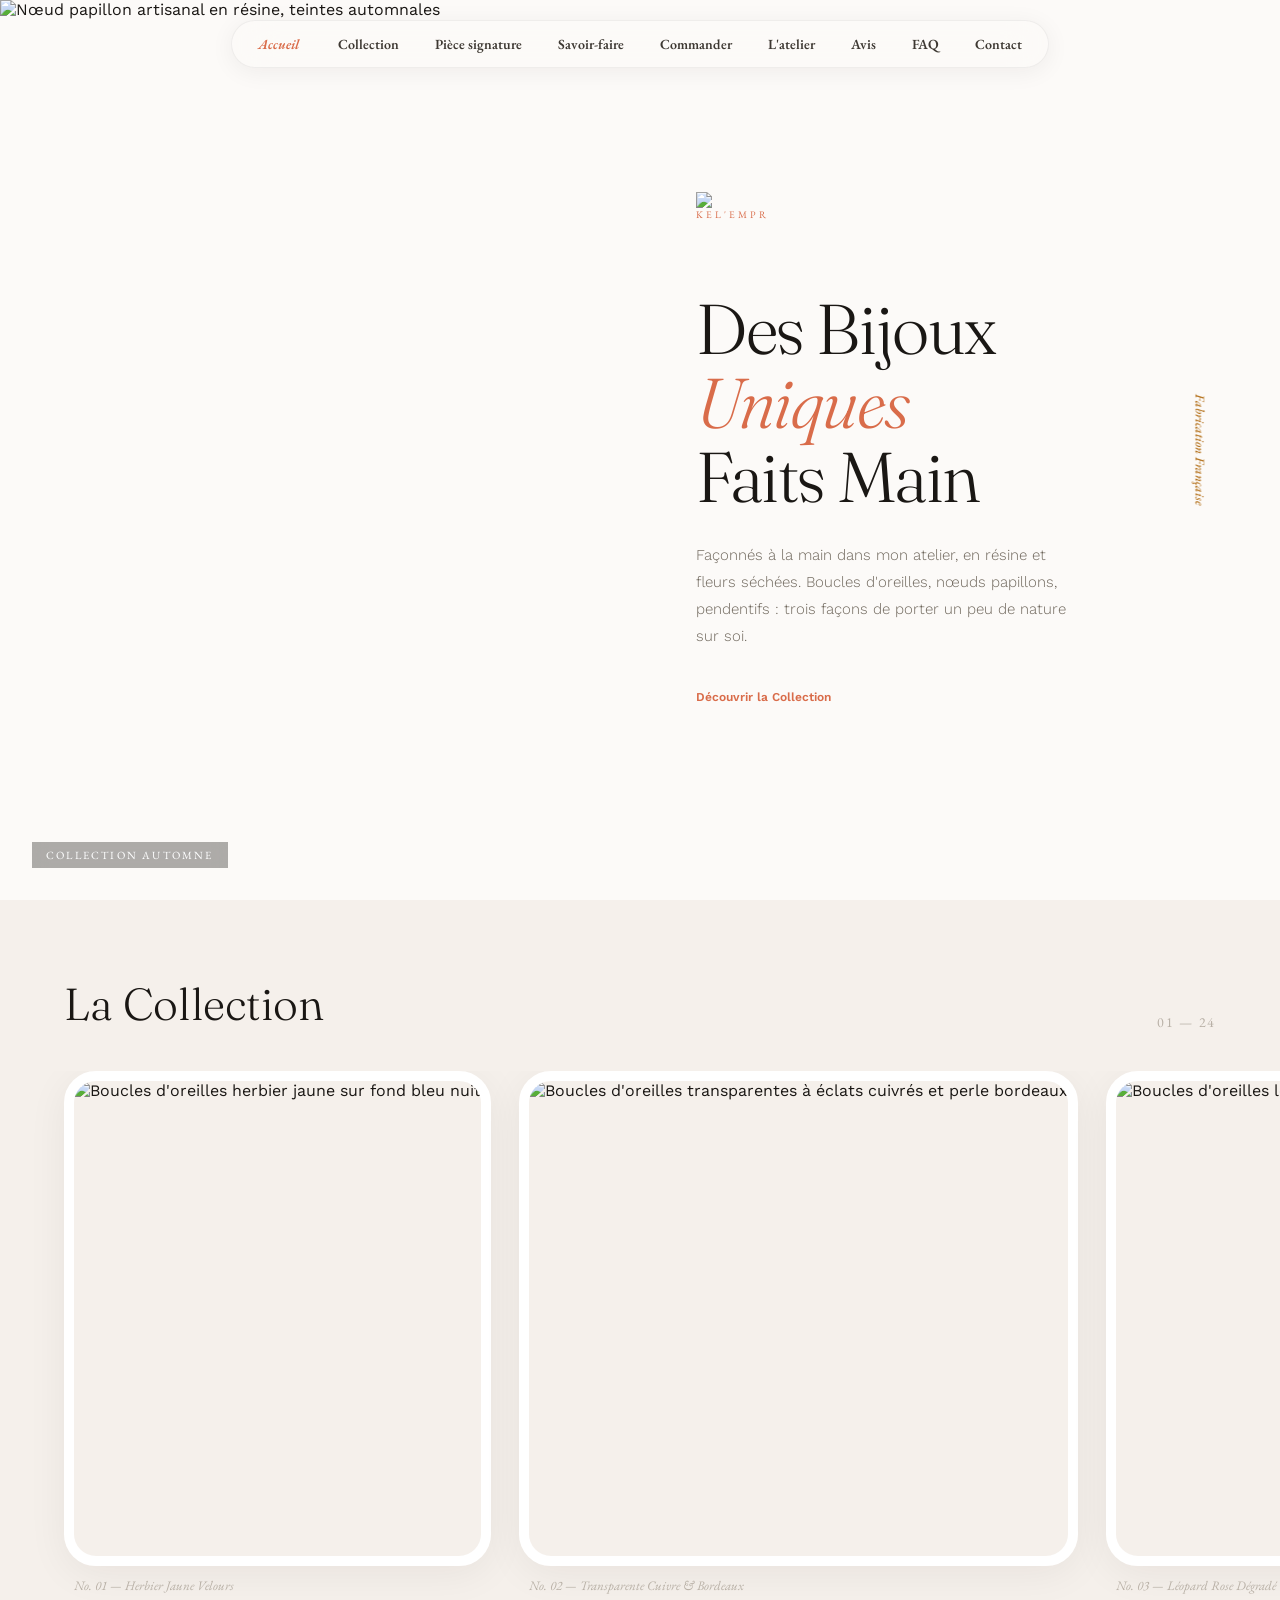
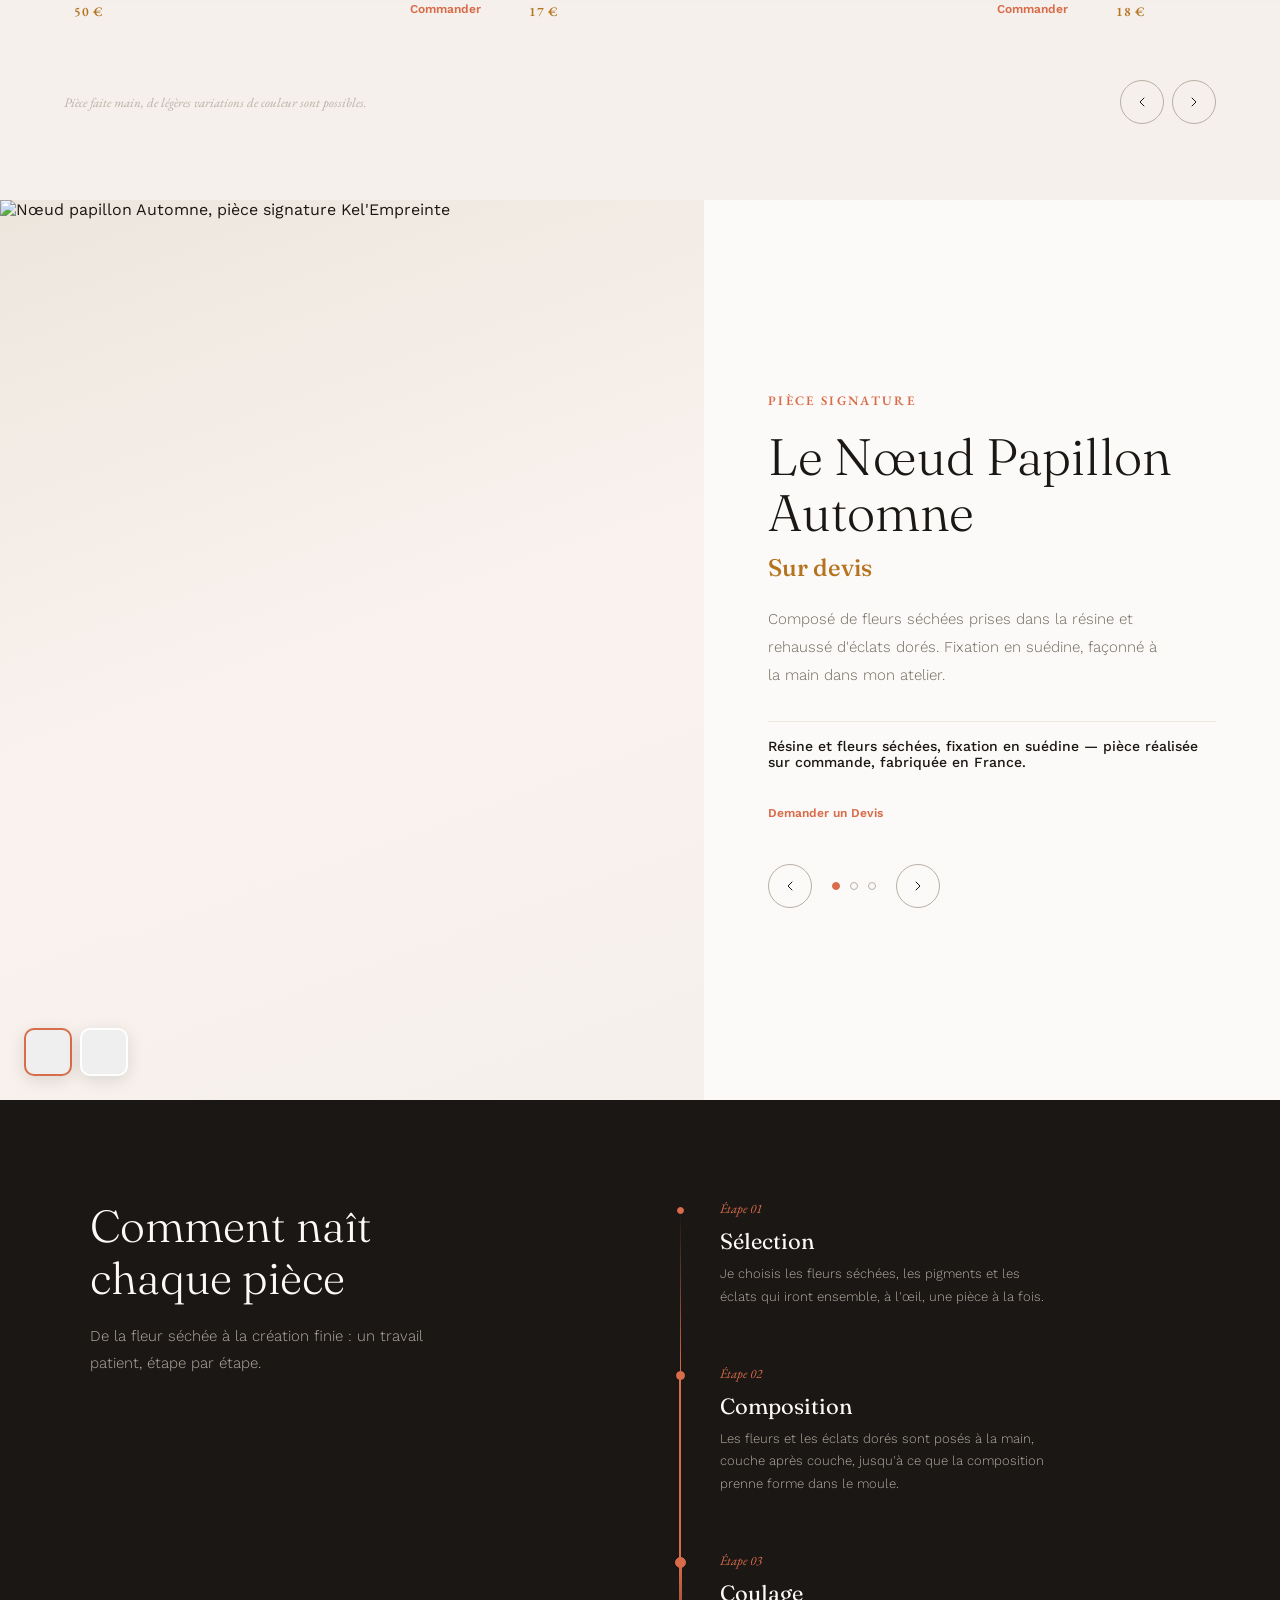
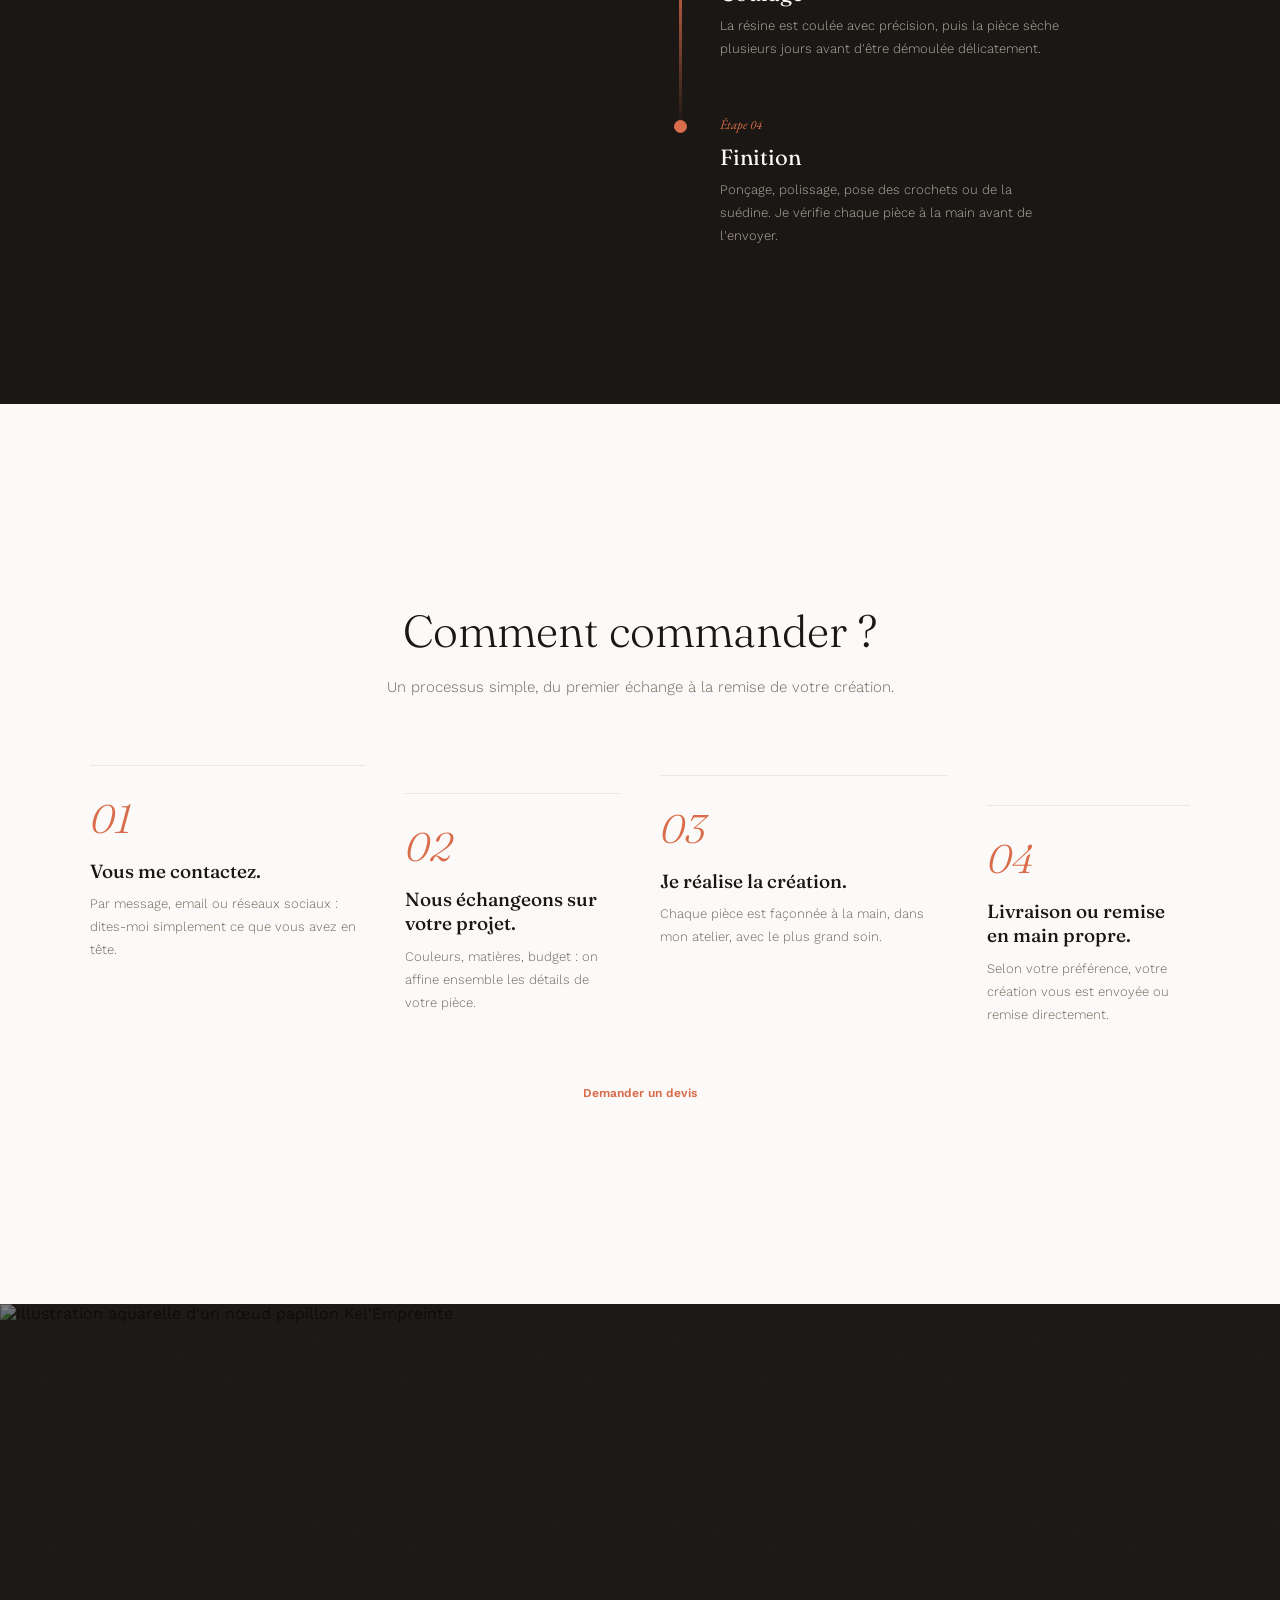
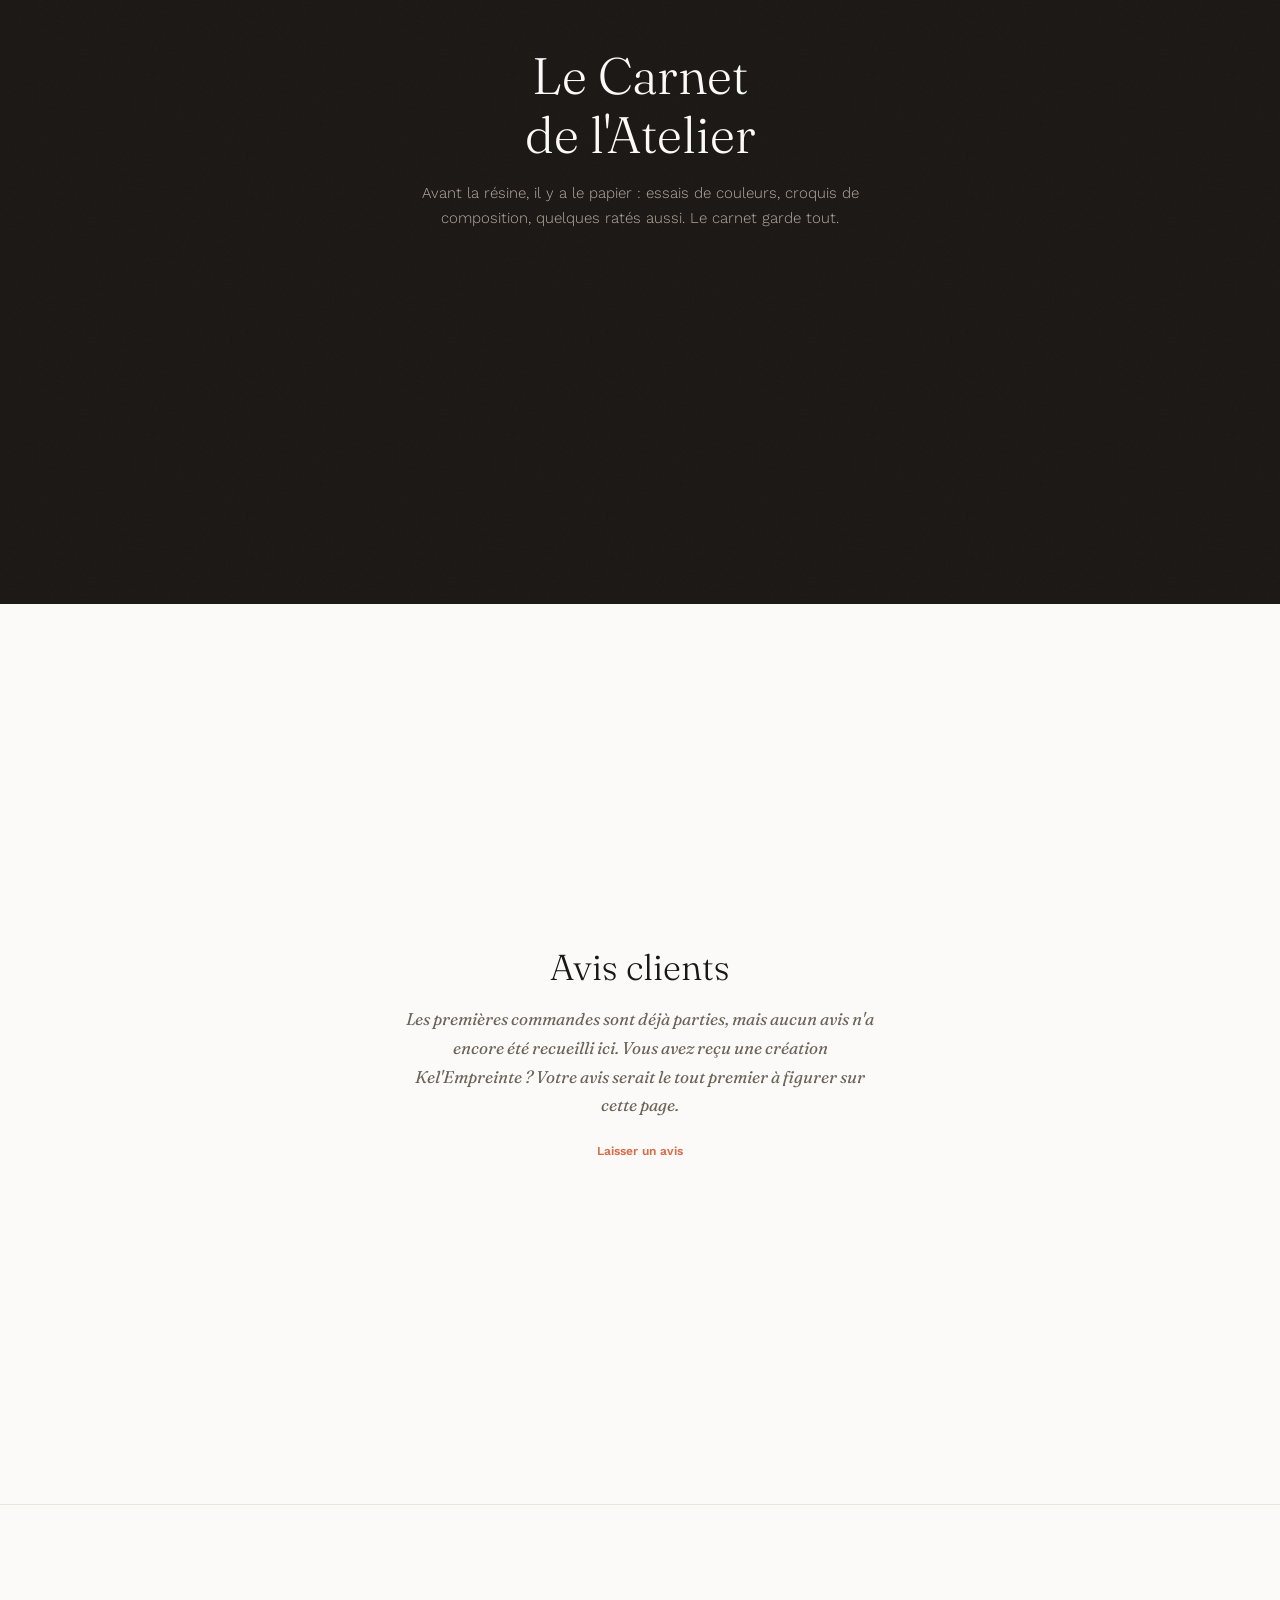
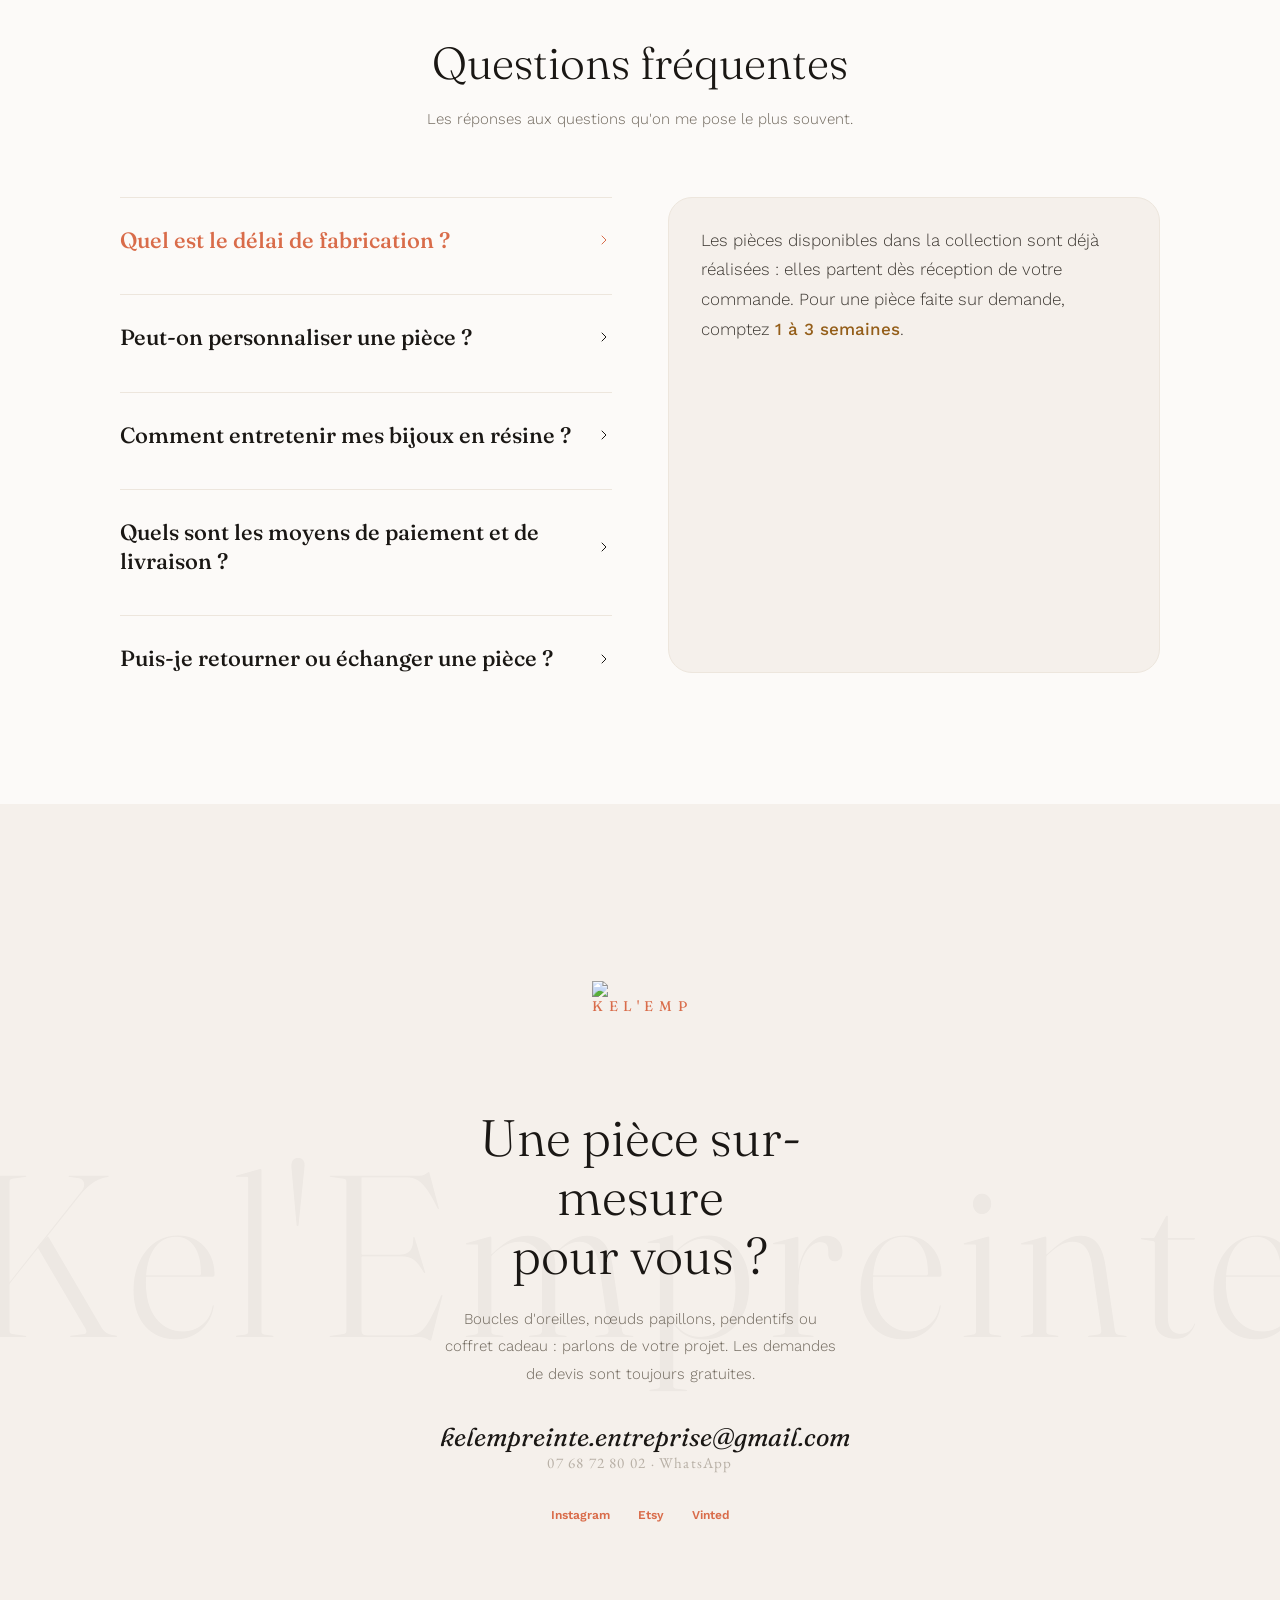
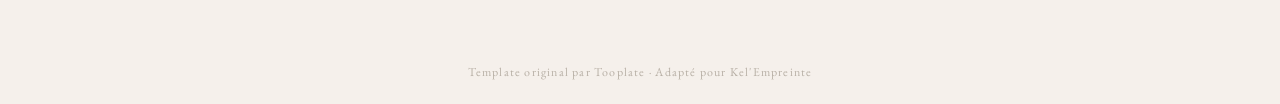
==== index.html @ 02535b7e "feat(catalog): show sold pieces without a price behind a similar-piece link A sold piece used to hav" ====
<!DOCTYPE html>
<html lang="fr">
<head>
<meta charset="UTF-8">
<meta name="viewport" content="width=device-width, initial-scale=1.0">
<meta name="color-scheme" content="light">
<title>Kel'Empreinte · Bijoux Artisanaux Faits Main</title>
<meta name="description" content="Kel'Empreinte · créations artisanales en résine et fleurs séchées : boucles d'oreilles, nœuds papillons, pendentifs. Fabrication française.">
<meta property="og:type" content="website">
<meta property="og:site_name" content="Kel'Empreinte">
<meta property="og:title" content="Kel'Empreinte · Bijoux Artisanaux Faits Main">
<meta property="og:description" content="Kel'Empreinte · créations artisanales en résine et fleurs séchées : boucles d'oreilles, nœuds papillons, pendentifs. Fabrication française.">
<meta property="og:url" content="https://kel-empreinte.pages.dev/">
<meta property="og:image" content="https://kel-empreinte.pages.dev/images/logo/og-image-kel-empreinte.png">
<meta property="og:image:width" content="1200">
<meta property="og:image:height" content="630">
<meta name="twitter:card" content="summary_large_image">
<meta name="twitter:title" content="Kel'Empreinte · Bijoux Artisanaux Faits Main">
<meta name="twitter:description" content="Kel'Empreinte · créations artisanales en résine et fleurs séchées : boucles d'oreilles, nœuds papillons, pendentifs. Fabrication française.">
<meta name="twitter:image" content="https://kel-empreinte.pages.dev/images/logo/og-image-kel-empreinte.png">
<link rel="icon" type="image/png" href="images/logo/logo-kel-empreinte.png">
<link rel="preconnect" href="https://fonts.googleapis.com">
<link href="https://fonts.googleapis.com/css2?family=Fraunces:ital,opsz,wght@0,9..144,300..500;1,9..144,300..500&family=Work+Sans:wght@300;400;500;600&family=EB+Garamond:ital,wght@0,400;0,500;0,600;1,400;1,500;1,600&display=swap" rel="stylesheet">
<link rel="stylesheet" href="tokens.css">
<link rel="stylesheet" href="tooplate-ivory-style.css">
</head>
<body>

<!-- ═══════ FABRICATION FRANÇAISE DECORATOR ═══════ -->
<div class="est-label" aria-hidden="true">Fabrication Française</div>

<!-- ═══════ FLOATING PILL NAV ═══════ -->
<nav class="pill-nav" aria-label="Navigation principale">
  <a href="#hero" class="active" data-text="Accueil"><span>Accueil</span></a>
  <a href="#lookbook" data-text="Collection"><span>Collection</span></a>
  <a href="#product" data-text="Pièce signature"><span>Pièce signature</span></a>
  <a href="#process" data-text="Savoir-faire"><span>Savoir-faire</span></a>
  <a href="#commander" data-text="Commander"><span>Commander</span></a>
  <a href="#video" data-text="L'atelier"><span>L'atelier</span></a>
  <a href="#avis" data-text="Avis"><span>Avis</span></a>
  <a href="#faq" data-text="FAQ"><span>FAQ</span></a>
  <a href="#signature" data-text="Contact"><span>Contact</span></a>
</nav>

<!-- ═══════ MOBILE ═══════ -->
<button class="hamburger" aria-label="Ouvrir la navigation"><span></span><span></span><span></span></button>
<nav class="mobile-nav" aria-label="Navigation mobile">
  <a href="#hero">Accueil</a>
  <a href="#lookbook">Collection</a>
  <a href="#product">Pièce signature</a>
  <a href="#process">Savoir-faire</a>
  <a href="#commander">Commander</a>
  <a href="#video">L'atelier</a>
  <a href="#avis">Avis</a>
  <a href="#faq">FAQ</a>
  <a href="#signature">Contact</a>
</nav>

<!-- ═══════ MOUSE-FOLLOWING BUY CIRCLE ═══════ -->
<div class="buy-circle" id="buyCircle"><span>Commander</span></div>

<!-- ═══════ LOOKBOOK LIGHTBOX ═══════ -->
<div class="lightbox" id="lightbox" aria-hidden="true">
  <button class="lightbox-close" aria-label="Fermer">&times;</button>
  <figure class="lightbox-figure">
    <img class="lightbox-img" alt="">
    <!-- Légende remplie par le script depuis les data-* de la carte ; masquée si la pièce n'a ni description ni dimensions -->
    <figcaption class="lightbox-caption" hidden>
      <span class="lightbox-caption-name"></span>
      <span class="lightbox-caption-dimensions"></span>
      <p class="lightbox-caption-desc"></p>
    </figcaption>
  </figure>
</div>

<!-- ═══════ THE CANVAS ═══════ -->
<main>

  <!-- SECTION 1: HERO -->
  <section class="canvas-section hero" id="hero">
    <div class="hero-image">
      <img src="images/noeud-automne-1.jpg" alt="Nœud papillon artisanal en résine, teintes automnales" loading="eager">
      <div class="hero-image-tag">Collection Automne</div>
    </div>
    <div class="hero-content">
      <div class="hero-eyebrow">
        <img class="kel-logo kel-logo--hero" src="images/logo/logo-kel-empreinte.png" alt="Kel'Empreinte" loading="eager">
      </div>
      <h1 class="hero-title">Des Bijoux<br><em>Uniques</em><br>Faits Main</h1>
      <p class="hero-desc">Façonnés à la main dans mon atelier, en résine et fleurs séchées. Boucles d'oreilles, nœuds papillons, pendentifs&nbsp;: trois façons de porter un peu de nature sur soi.</p>
      <div class="hero-cta">
        <a href="#lookbook" class="cta-link">Découvrir la Collection</a>
      </div>
    </div>
  </section>

  <!-- SECTION 2: THE LOOKBOOK -->
  <section class="canvas-section lookbook" id="lookbook">
    <div class="lookbook-header">
      <h2 class="lookbook-title">La Collection</h2>
      <!-- build:lookbook-count:start — généré par build.js depuis data/products.json, toute modification manuelle ici est écrasée au déploiement -->
      <span class="lookbook-count">01 — 24</span>
      <!-- build:lookbook-count:end -->
    </div>
    <div class="lookbook-track">
      <!-- build:lookbook-cards:start — généré par build.js depuis data/products.json, toute modification manuelle ici est écrasée au déploiement -->
      <div class="lookbook-card" data-availability="disponible" data-piece-name="Herbier Jaune Velours" data-desc="Un assemblage de fleurs séchées jaunes prises dans la résine, à la forme organique et aux éclats dorés. Façonnées à la main dans mon atelier.">
        <img src="images/boucles-herbier-jaune-velours.jpg" alt="Boucles d'oreilles herbier jaune sur fond bleu nuit" loading="lazy">
        <span class="lookbook-card-label">No. 01 — Herbier Jaune Velours</span>
        <span class="lookbook-card-price">50 €</span>
        <a href="https://wa.me/33768728002?text=Bonjour%2C%20cette%20pi%C3%A8ce%20m'int%C3%A9resse%20%3A%20Herbier%20Jaune%20Velours" class="lookbook-card-cta cta-link" target="_blank" rel="noopener noreferrer">Commander</a>
      </div>
      <div class="lookbook-card" data-availability="disponible" data-piece-name="Transparente Cuivre &amp; Bordeaux" data-desc="Une composition transparente à éclats cuivrés, prolongée d'une perle bordeaux. Résine façonnée à la main dans mon atelier.">
        <img src="images/boucles-transparente-cuivre-bordeaux.jpg" alt="Boucles d'oreilles transparentes à éclats cuivrés et perle bordeaux" loading="lazy">
        <span class="lookbook-card-label">No. 02 — Transparente Cuivre &amp; Bordeaux</span>
        <span class="lookbook-card-price">17 €</span>
        <a href="https://wa.me/33768728002?text=Bonjour%2C%20cette%20pi%C3%A8ce%20m'int%C3%A9resse%20%3A%20Transparente%20Cuivre%20%26%20Bordeaux" class="lookbook-card-cta cta-link" target="_blank" rel="noopener noreferrer">Commander</a>
      </div>
      <div class="lookbook-card" data-availability="disponible" data-piece-name="Léopard Rose Dégradé">
        <img src="images/boucles-leopard-rose-degrade.jpg" alt="Boucles d'oreilles léopard dégradé rose et corail en résine" loading="lazy">
        <span class="lookbook-card-label">No. 03 — Léopard Rose Dégradé</span>
        <span class="lookbook-card-price">18 €</span>
        <a href="https://wa.me/33768728002?text=Bonjour%2C%20cette%20pi%C3%A8ce%20m'int%C3%A9resse%20%3A%20L%C3%A9opard%20Rose%20D%C3%A9grad%C3%A9" class="lookbook-card-cta cta-link" target="_blank" rel="noopener noreferrer">Commander</a>
      </div>
      <div class="lookbook-card" data-availability="disponible" data-piece-name="Orange Alvéole Automne">
        <img src="images/boucles-orange-alveole-automne.jpg" alt="Boucles d'oreilles alvéole orange et rouge en résine" loading="lazy">
        <span class="lookbook-card-label">No. 04 — Orange Alvéole Automne</span>
        <span class="lookbook-card-price">18 €</span>
        <a href="https://wa.me/33768728002?text=Bonjour%2C%20cette%20pi%C3%A8ce%20m'int%C3%A9resse%20%3A%20Orange%20Alv%C3%A9ole%20Automne" class="lookbook-card-cta cta-link" target="_blank" rel="noopener noreferrer">Commander</a>
      </div>
      <div class="lookbook-card" data-availability="disponible" data-piece-name="Dorées Perle Émeraude">
        <img src="images/boucles-dorees-perle-emeraude.jpg" alt="Boucles d'oreilles dorées à perle émeraude" loading="lazy">
        <span class="lookbook-card-label">No. 05 — Dorées Perle Émeraude</span>
        <span class="lookbook-card-price">17 €</span>
        <a href="https://wa.me/33768728002?text=Bonjour%2C%20cette%20pi%C3%A8ce%20m'int%C3%A9resse%20%3A%20Dor%C3%A9es%20Perle%20%C3%89meraude" class="lookbook-card-cta cta-link" target="_blank" rel="noopener noreferrer">Commander</a>
      </div>
      <div class="lookbook-card" data-availability="disponible" data-piece-name="Triple Cercle Turquoise">
        <img src="images/boucles-triple-cercle-turquoise.jpg" alt="Boucles d'oreilles triple cercle turquoise et transparent" loading="lazy">
        <span class="lookbook-card-label">No. 06 — Triple Cercle Turquoise</span>
        <span class="lookbook-card-price">20 €</span>
        <a href="https://wa.me/33768728002?text=Bonjour%2C%20cette%20pi%C3%A8ce%20m'int%C3%A9resse%20%3A%20Triple%20Cercle%20Turquoise" class="lookbook-card-cta cta-link" target="_blank" rel="noopener noreferrer">Commander</a>
      </div>
      <div class="lookbook-card" data-availability="disponible" data-piece-name="Goutte Dorée Malachite">
        <img src="images/boucles-goutte-doree-malachite.jpg" alt="Boucles d'oreilles goutte transparente à éclats dorés" loading="lazy">
        <span class="lookbook-card-label">No. 07 — Goutte Dorée Malachite</span>
        <span class="lookbook-card-price">14 €</span>
        <a href="https://wa.me/33768728002?text=Bonjour%2C%20cette%20pi%C3%A8ce%20m'int%C3%A9resse%20%3A%20Goutte%20Dor%C3%A9e%20Malachite" class="lookbook-card-cta cta-link" target="_blank" rel="noopener noreferrer">Commander</a>
      </div>
      <div class="lookbook-card" data-availability="disponible" data-piece-name="Triple Disque Corail">
        <img src="images/boucles-triple-disque-corail.jpg" alt="Boucles d'oreilles triple disque corail et orange" loading="lazy">
        <span class="lookbook-card-label">No. 08 — Triple Disque Corail</span>
        <span class="lookbook-card-price">20 €</span>
        <a href="https://wa.me/33768728002?text=Bonjour%2C%20cette%20pi%C3%A8ce%20m'int%C3%A9resse%20%3A%20Triple%20Disque%20Corail" class="lookbook-card-cta cta-link" target="_blank" rel="noopener noreferrer">Commander</a>
      </div>
      <div class="lookbook-card" data-availability="disponible" data-piece-name="Herbier Perle Rouge">
        <img src="images/boucles-herbier-perle-rouge.jpg" alt="Boucles d'oreilles herbier doré à perle rouge" loading="lazy">
        <span class="lookbook-card-label">No. 09 — Herbier Perle Rouge</span>
        <span class="lookbook-card-price">17 €</span>
        <a href="https://wa.me/33768728002?text=Bonjour%2C%20cette%20pi%C3%A8ce%20m'int%C3%A9resse%20%3A%20Herbier%20Perle%20Rouge" class="lookbook-card-cta cta-link" target="_blank" rel="noopener noreferrer">Commander</a>
      </div>
      <div class="lookbook-card" data-availability="disponible" data-piece-name="Violette Feuille Dorée">
        <img src="images/boucles-violette-feuille-doree.jpg" alt="Boucles d'oreilles feuille violette à éclats dorés" loading="lazy">
        <span class="lookbook-card-label">No. 10 — Violette Feuille Dorée</span>
        <span class="lookbook-card-price">18 €</span>
        <a href="https://wa.me/33768728002?text=Bonjour%2C%20cette%20pi%C3%A8ce%20m'int%C3%A9resse%20%3A%20Violette%20Feuille%20Dor%C3%A9e" class="lookbook-card-cta cta-link" target="_blank" rel="noopener noreferrer">Commander</a>
      </div>
      <div class="lookbook-card" data-availability="disponible" data-piece-name="Orange Fuchsia Organique">
        <img src="images/boucles-orange-fuchsia-organique.jpg" alt="Boucles d'oreilles organiques orange et fuchsia" loading="lazy">
        <span class="lookbook-card-label">No. 11 — Orange Fuchsia Organique</span>
        <span class="lookbook-card-price">16 €</span>
        <a href="https://wa.me/33768728002?text=Bonjour%2C%20cette%20pi%C3%A8ce%20m'int%C3%A9resse%20%3A%20Orange%20Fuchsia%20Organique" class="lookbook-card-cta cta-link" target="_blank" rel="noopener noreferrer">Commander</a>
      </div>
      <div class="lookbook-card" data-availability="disponible" data-piece-name="Géométrique Paillettes">
        <img src="images/boucles-geometrique-paillettes.jpg" alt="Boucles d'oreilles géométriques pailletées noires et argentées" loading="lazy">
        <span class="lookbook-card-label">No. 12 — Géométrique Paillettes</span>
        <span class="lookbook-card-price">17 €</span>
        <a href="https://wa.me/33768728002?text=Bonjour%2C%20cette%20pi%C3%A8ce%20m'int%C3%A9resse%20%3A%20G%C3%A9om%C3%A9trique%20Paillettes" class="lookbook-card-cta cta-link" target="_blank" rel="noopener noreferrer">Commander</a>
      </div>
      <div class="lookbook-card" data-availability="disponible" data-piece-name="Violette Fleurie">
        <img src="images/boucles-violette-fleurs.jpg" alt="Boucles d'oreilles violettes avec breloque fleurie" loading="lazy">
        <span class="lookbook-card-label">No. 13 — Violette Fleurie</span>
        <span class="lookbook-card-price">24 €</span>
        <a href="https://wa.me/33768728002?text=Bonjour%2C%20cette%20pi%C3%A8ce%20m'int%C3%A9resse%20%3A%20Violette%20Fleurie" class="lookbook-card-cta cta-link" target="_blank" rel="noopener noreferrer">Commander</a>
      </div>
      <div class="lookbook-card" data-availability="disponible" data-piece-name="Feuille Rose">
        <img src="images/boucles-feuille-rose.jpg" alt="Boucles d'oreilles feuille rose en résine" loading="lazy">
        <span class="lookbook-card-label">No. 14 — Feuille Rose</span>
        <span class="lookbook-card-price">22 €</span>
        <a href="https://wa.me/33768728002?text=Bonjour%2C%20cette%20pi%C3%A8ce%20m'int%C3%A9resse%20%3A%20Feuille%20Rose" class="lookbook-card-cta cta-link" target="_blank" rel="noopener noreferrer">Commander</a>
      </div>
      <div class="lookbook-card" data-availability="disponible" data-piece-name="Nœud Automne" data-desc="Composé de fleurs séchées prises dans la résine et rehaussé d'éclats dorés. Fixation en suédine, façonné à la main dans mon atelier.">
        <img src="images/noeud-automne-1.jpg" alt="Nœud papillon Automne, pièce signature Kel'Empreinte" loading="lazy">
        <span class="lookbook-card-label">No. 15 — Nœud Automne</span>
        <span class="lookbook-card-price">Sur devis</span>
        <a href="https://wa.me/33768728002?text=Bonjour%2C%20cette%20pi%C3%A8ce%20m'int%C3%A9resse%20%3A%20N%C5%93ud%20Automne" class="lookbook-card-cta cta-link" target="_blank" rel="noopener noreferrer">Commander</a>
      </div>
      <div class="lookbook-card" data-availability="disponible" data-piece-name="Or Corail">
        <img src="images/boucles-or-corail.jpg" alt="Boucles d'oreilles or et corail" loading="lazy">
        <span class="lookbook-card-label">No. 16 — Or Corail</span>
        <span class="lookbook-card-price">24 €</span>
        <a href="https://wa.me/33768728002?text=Bonjour%2C%20cette%20pi%C3%A8ce%20m'int%C3%A9resse%20%3A%20Or%20Corail" class="lookbook-card-cta cta-link" target="_blank" rel="noopener noreferrer">Commander</a>
      </div>
      <div class="lookbook-card" data-availability="disponible" data-piece-name="Vert &amp; Rose">
        <img src="images/boucles-vert-rose.jpg" alt="Boucles d'oreilles vert et rose" loading="lazy">
        <span class="lookbook-card-label">No. 17 — Vert &amp; Rose</span>
        <span class="lookbook-card-price">22 €</span>
        <a href="https://wa.me/33768728002?text=Bonjour%2C%20cette%20pi%C3%A8ce%20m'int%C3%A9resse%20%3A%20Vert%20%26%20Rose" class="lookbook-card-cta cta-link" target="_blank" rel="noopener noreferrer">Commander</a>
      </div>
      <div class="lookbook-card" data-availability="disponible" data-piece-name="Blanc &amp; Vert">
        <img src="images/boucles-blanc-vert.jpg" alt="Boucles d'oreilles blanc et vert, éclats dorés" loading="lazy">
        <span class="lookbook-card-label">No. 18 — Blanc &amp; Vert</span>
        <span class="lookbook-card-price">22 €</span>
        <a href="https://wa.me/33768728002?text=Bonjour%2C%20cette%20pi%C3%A8ce%20m'int%C3%A9resse%20%3A%20Blanc%20%26%20Vert" class="lookbook-card-cta cta-link" target="_blank" rel="noopener noreferrer">Commander</a>
      </div>
      <div class="lookbook-card" data-availability="bientot">
        <div class="lookbook-card-visual lookbook-card-visual--soon lookbook-card-visual--pendant">
          <span class="lookbook-card-soon">Bientôt</span>
        </div>
        <span class="lookbook-card-label">No. 19 — Pendentif Résine</span>
      </div>
      <div class="lookbook-card" data-availability="bientot">
        <div class="lookbook-card-visual lookbook-card-visual--soon lookbook-card-visual--pendant">
          <span class="lookbook-card-soon">Bientôt</span>
        </div>
        <span class="lookbook-card-label">No. 20 — Pendentif Fleur Séchée</span>
      </div>
      <div class="lookbook-card" data-availability="bientot">
        <div class="lookbook-card-visual lookbook-card-visual--soon lookbook-card-visual--bracelet">
          <span class="lookbook-card-soon">Bientôt</span>
        </div>
        <span class="lookbook-card-label">No. 21 — Bracelet Fin</span>
      </div>
      <div class="lookbook-card" data-availability="bientot">
        <div class="lookbook-card-visual lookbook-card-visual--soon lookbook-card-visual--bracelet">
          <span class="lookbook-card-soon">Bientôt</span>
        </div>
        <span class="lookbook-card-label">No. 22 — Bracelet Résine</span>
      </div>
      <div class="lookbook-card" data-availability="bientot">
        <div class="lookbook-card-visual lookbook-card-visual--soon lookbook-card-visual--ring">
          <span class="lookbook-card-soon">Bientôt</span>
        </div>
        <span class="lookbook-card-label">No. 23 — Bague Fleur</span>
      </div>
      <div class="lookbook-card" data-availability="bientot">
        <div class="lookbook-card-visual lookbook-card-visual--soon lookbook-card-visual--ring">
          <span class="lookbook-card-soon">Bientôt</span>
        </div>
        <span class="lookbook-card-label">No. 24 — Bague Résine</span>
      </div>
      <!-- build:lookbook-cards:end -->
    </div>
    <div class="lookbook-footer">
      <p class="lookbook-note">Pièce faite main, de légères variations de couleur sont possibles.</p>
      <div class="lookbook-arrows">
        <button class="lookbook-arrow" id="lbPrev" aria-label="Précédent">
          <svg viewBox="0 0 24 24"><polyline points="15 18 9 12 15 6"/></svg>
        </button>
        <button class="lookbook-arrow" id="lbNext" aria-label="Suivant">
          <svg viewBox="0 0 24 24"><polyline points="9 6 15 12 9 18"/></svg>
        </button>
      </div>
    </div>
  </section>

  <!-- SECTION 3: PRODUCT DETAIL -->
  <section class="canvas-section product" id="product">
    <div class="product-image-zone" id="productImageZone">
      <img class="product-main-img" src="images/noeud-automne-1.jpg" alt="Nœud papillon Automne, pièce signature Kel'Empreinte" loading="lazy">
      <div class="product-thumbs" id="productThumbs"></div>
    </div>
    <div class="product-info">
      <div class="product-info-content">
        <div class="product-badge">Pièce Signature</div>
        <h2 class="product-name">Le Nœud Papillon<br>Automne</h2>
        <div class="product-price">Sur devis</div>
        <p class="product-desc">Composé de fleurs séchées prises dans la résine et rehaussé d'éclats dorés. Fixation en suédine, façonné à la main dans mon atelier.</p>
        <p class="product-dimensions" hidden></p>
        <p class="product-specs">Résine et fleurs séchées, fixation en suédine — pièce réalisée sur commande, fabriquée en France.</p>
        <div class="product-actions">
          <a href="https://wa.me/33768728002" id="productCta" class="cta-link" target="_blank" rel="noopener noreferrer">Demander un Devis</a>
        </div>
      </div>
      <div class="product-nav">
        <button class="product-nav-arrow" id="productPrev" aria-label="Pièce précédente">
          <svg viewBox="0 0 24 24"><polyline points="15 18 9 12 15 6"/></svg>
        </button>
        <div class="product-dots" role="tablist" aria-label="Choisir une pièce"></div>
        <button class="product-nav-arrow" id="productNext" aria-label="Pièce suivante">
          <svg viewBox="0 0 24 24"><polyline points="9 6 15 12 9 18"/></svg>
        </button>
      </div>
    </div>
  </section>

  <!-- SECTION 4: LE SAVOIR-FAIRE -->
  <section class="canvas-section process" id="process">
    <div class="process-inner">
      <div class="process-left">
        <h2 class="process-title">Comment naît<br>chaque pièce</h2>
        <p class="process-subtitle">De la fleur séchée à la création finie&nbsp;: un travail patient, étape par étape.</p>
      </div>
      <div class="timeline">
        <div class="timeline-item" data-timeline>
          <div class="timeline-step">Étape 01</div>
          <h3 class="timeline-heading">Sélection</h3>
          <p class="timeline-text">Je choisis les fleurs séchées, les pigments et les éclats qui iront ensemble, à l'œil, une pièce à la fois.</p>
        </div>
        <div class="timeline-item" data-timeline>
          <div class="timeline-step">Étape 02</div>
          <h3 class="timeline-heading">Composition</h3>
          <p class="timeline-text">Les fleurs et les éclats dorés sont posés à la main, couche après couche, jusqu'à ce que la composition prenne forme dans le moule.</p>
        </div>
        <div class="timeline-item" data-timeline>
          <div class="timeline-step">Étape 03</div>
          <h3 class="timeline-heading">Coulage</h3>
          <p class="timeline-text">La résine est coulée avec précision, puis la pièce sèche plusieurs jours avant d'être démoulée délicatement.</p>
        </div>
        <div class="timeline-item" data-timeline>
          <div class="timeline-step">Étape 04</div>
          <h3 class="timeline-heading">Finition</h3>
          <p class="timeline-text">Ponçage, polissage, pose des crochets ou de la suédine. Je vérifie chaque pièce à la main avant de l'envoyer.</p>
        </div>
      </div>
    </div>
  </section>

  <!-- SECTION 5: COMMENT COMMANDER -->
  <section class="canvas-section order" id="commander">
    <div class="order-inner">
      <div class="order-header">
        <h2 class="order-title">Comment commander&nbsp;?</h2>
        <p class="order-subtitle">Un processus simple, du premier échange à la remise de votre création.</p>
      </div>
      <div class="order-grid">
        <div class="order-step">
          <span class="order-step-num">01</span>
          <h3 class="order-step-heading">Vous me contactez.</h3>
          <p class="order-step-text">Par message, email ou réseaux sociaux&nbsp;: dites-moi simplement ce que vous avez en tête.</p>
        </div>
        <div class="order-step">
          <span class="order-step-num">02</span>
          <h3 class="order-step-heading">Nous échangeons sur votre projet.</h3>
          <p class="order-step-text">Couleurs, matières, budget&nbsp;: on affine ensemble les détails de votre pièce.</p>
        </div>
        <div class="order-step">
          <span class="order-step-num">03</span>
          <h3 class="order-step-heading">Je réalise la création.</h3>
          <p class="order-step-text">Chaque pièce est façonnée à la main, dans mon atelier, avec le plus grand soin.</p>
        </div>
        <div class="order-step">
          <span class="order-step-num">04</span>
          <h3 class="order-step-heading">Livraison ou remise en main propre.</h3>
          <p class="order-step-text">Selon votre préférence, votre création vous est envoyée ou remise directement.</p>
        </div>
      </div>
      <div class="order-cta">
        <a href="#signature" class="cta-link">Demander un devis</a>
      </div>
    </div>
  </section>

  <!-- SECTION 6: L'ATELIER -->
  <section class="canvas-section video-fragment" id="video">
    <div class="video-bg">
      <img src="images/atelier-illustration.jpg" alt="Illustration aquarelle d'un nœud papillon Kel'Empreinte" loading="lazy">
    </div>
    <div class="grain-overlay"></div>
    <div class="video-content">
      <h2 class="video-title">Le Carnet<br>de l'Atelier</h2>
      <p class="video-caption">Avant la résine, il y a le papier&nbsp;: essais de couleurs, croquis de composition, quelques ratés aussi. Le carnet garde tout.</p>
    </div>
  </section>

  <!-- SECTION 7: AVIS CLIENTS -->
  <section class="canvas-section reviews" id="avis">
    <div class="reviews-inner">
      <h2 class="reviews-title">Avis clients</h2>
      <p class="reviews-text">Les premières commandes sont déjà parties, mais aucun avis n'a encore été recueilli ici. Vous avez reçu une création Kel'Empreinte&nbsp;? Votre avis serait le tout premier à figurer sur cette page.</p>
      <a href="#signature" class="cta-link reviews-cta">Laisser un avis</a>
    </div>
  </section>

  <!-- SECTION 8: FAQ -->
  <section class="canvas-section faq" id="faq">
    <div class="faq-inner">
      <div class="faq-header">
        <h2 class="faq-title">Questions fréquentes</h2>
        <p class="faq-subtitle">Les réponses aux questions qu'on me pose le plus souvent.</p>
      </div>
      <div class="faq-grid">
        <!-- Chaque réponse est écrite dans sa question : c'est l'accordéon du mobile, et le rendu
             si le script ne tourne pas. Au-dessus de 768px, le script déplace les réponses dans
             .faq-stage et n'en affiche qu'une : la liste de questions ne bouge alors plus jamais. -->
        <div class="faq-list">
          <div class="faq-item">
            <h3 class="faq-question">
              <button class="faq-trigger" type="button" aria-expanded="false" aria-controls="faq-panel-1" id="faq-trigger-1">
                Quel est le délai de fabrication&nbsp;?
                <svg class="faq-chevron" viewBox="0 0 24 24"><polyline points="9 6 15 12 9 18"/></svg>
              </button>
            </h3>
            <div class="faq-panel" id="faq-panel-1" role="region" aria-labelledby="faq-trigger-1" aria-hidden="true">
              <div class="faq-panel-inner">
                <p class="faq-answer">Les pièces disponibles dans la collection sont déjà réalisées&nbsp;: elles partent dès réception de votre commande. Pour une pièce faite sur demande, comptez <strong class="faq-key">1&nbsp;à&nbsp;3 semaines</strong>.</p>
              </div>
            </div>
          </div>
          <div class="faq-item">
            <h3 class="faq-question">
              <button class="faq-trigger" type="button" aria-expanded="false" aria-controls="faq-panel-2" id="faq-trigger-2">
                Peut-on personnaliser une pièce&nbsp;?
                <svg class="faq-chevron" viewBox="0 0 24 24"><polyline points="9 6 15 12 9 18"/></svg>
              </button>
            </h3>
            <div class="faq-panel" id="faq-panel-2" role="region" aria-labelledby="faq-trigger-2" aria-hidden="true">
              <div class="faq-panel-inner">
                <p class="faq-answer">Oui&nbsp;: la couleur, la taille et la forme peuvent être adaptées. Une personnalisation <strong class="faq-key">modifie le prix</strong> de la pièce.</p>
              </div>
            </div>
          </div>
          <div class="faq-item">
            <h3 class="faq-question">
              <button class="faq-trigger" type="button" aria-expanded="false" aria-controls="faq-panel-3" id="faq-trigger-3">
                Comment entretenir mes bijoux en résine&nbsp;?
                <svg class="faq-chevron" viewBox="0 0 24 24"><polyline points="9 6 15 12 9 18"/></svg>
              </button>
            </h3>
            <div class="faq-panel" id="faq-panel-3" role="region" aria-labelledby="faq-trigger-3" aria-hidden="true">
              <div class="faq-panel-inner">
                <p class="faq-answer"><strong class="faq-key">Retirez votre bijou</strong> avant la douche, la baignade et la nuit. Évitez le parfum, l'humidité et le soleil direct, et rangez-le dans son pochon entre deux ports.</p>
              </div>
            </div>
          </div>
          <div class="faq-item">
            <h3 class="faq-question">
              <button class="faq-trigger" type="button" aria-expanded="false" aria-controls="faq-panel-4" id="faq-trigger-4">
                Quels sont les moyens de paiement et de livraison&nbsp;?
                <svg class="faq-chevron" viewBox="0 0 24 24"><polyline points="9 6 15 12 9 18"/></svg>
              </button>
            </h3>
            <div class="faq-panel" id="faq-panel-4" role="region" aria-labelledby="faq-trigger-4" aria-hidden="true">
              <div class="faq-panel-inner">
                <p class="faq-answer">Vous pouvez régler par carte bancaire (lien SumUp), par virement, par PayPal, ou en espèces si vous récupérez votre pièce en main propre, ce qui est possible à Vieux-Condé. Les envois partent par La Poste en Colissimo, frais <strong class="faq-key">offerts à partir de 30&nbsp;€</strong> d'achat.</p>
              </div>
            </div>
          </div>
          <div class="faq-item">
            <h3 class="faq-question">
              <button class="faq-trigger" type="button" aria-expanded="false" aria-controls="faq-panel-5" id="faq-trigger-5">
                Puis-je retourner ou échanger une pièce&nbsp;?
                <svg class="faq-chevron" viewBox="0 0 24 24"><polyline points="9 6 15 12 9 18"/></svg>
              </button>
            </h3>
            <div class="faq-panel" id="faq-panel-5" role="region" aria-labelledby="faq-trigger-5" aria-hidden="true">
              <div class="faq-panel-inner">
                <p class="faq-answer">Oui&nbsp;: vous avez <strong class="faq-key">14 jours</strong> pour me retourner une pièce, et vous choisissez entre le remboursement et l'échange. Les pièces personnalisées sont reprises également.</p>
              </div>
            </div>
          </div>
        </div>
        <div class="faq-stage"></div>
      </div>
    </div>
  </section>

  <!-- SECTION 9: CONTACT -->
  <section class="canvas-section signature" id="signature">
    <div class="signature-bg-logo" aria-hidden="true">Kel'Empreinte</div>
    <div class="signature-content">
      <div class="signature-mark">
        <img class="kel-logo kel-logo--signature" src="images/logo/logo-kel-empreinte.png" alt="Kel'Empreinte" loading="lazy">
      </div>
      <h2 class="signature-heading">Une pièce sur-mesure<br>pour vous&nbsp;?</h2>
      <p class="signature-text">Boucles d'oreilles, nœuds papillons, pendentifs ou coffret cadeau&nbsp;: parlons de votre projet. Les demandes de devis sont toujours gratuites.</p>
      <a href="mailto:kelempreinte.entreprise@gmail.com" class="signature-email">kelempreinte.entreprise@gmail.com</a>
      <div class="signature-phone"><a href="tel:+33768728002">07 68 72 80 02</a> <span aria-hidden="true">·</span> <a href="https://wa.me/33768728002" target="_blank" rel="noopener noreferrer">WhatsApp</a></div>
      <!-- Liens boutiques : c'est ici qu'on modifie les URL si un pseudo change (migration vers data/site.json prévue) -->
      <div class="signature-links">
        <a href="https://www.instagram.com/kelempreinte/" class="cta-link" target="_blank" rel="noopener noreferrer">Instagram</a>
        <a href="https://www.etsy.com/fr/shop/KelEmpreinte" class="cta-link" target="_blank" rel="noopener noreferrer">Etsy</a>
        <a href="https://www.vinted.fr/member/3126469430-kelempreinte" class="cta-link" target="_blank" rel="noopener noreferrer">Vinted</a>
      </div>
    </div>
    <div class="signature-footer">
      Template original par <a href="https://www.tooplate.com" target="_blank" rel="nofollow">Tooplate</a> &middot; Adapté pour Kel'Empreinte
    </div>
  </section>
</main>
<script src="catalog.js"></script>
<script src="tooplate-ivory-script.js"></script>
</body>
</html>
---- tokens.css ----
@charset "utf-8";
/* Tokens visuels du site Kel'Empreinte — la seule définition des couleurs, courbes et textures.

   Chargé par index.html (avant tooplate-ivory-style.css) et par l'espace de gestion (/gestion/),
   pour que l'écran de Prescilia reprenne exactement la palette du site sans en copier les valeurs :
   une couleur ajustée ici est ajustée partout. Les valeurs viennent du template Tooplate 2166
   Ivory Flow, adaptées à la marque (voir les commentaires en place). Les règles qui les utilisent
   restent dans la feuille de chaque page. */
:root {
  --oat: #FCFAF8;
  --oat-mid: #F5F0EB;
  --oat-deep: #EDE6DD;
  --terra: #D96C4A;
  --terra-light: rgba(217, 108, 74, 0.12);
  --terra-ghost: rgba(217, 108, 74, 0.06);
  --amber: #B5731F;
  /* Même teinte et même saturation que --amber (34°, 71%), luminosité 42% -> 34% : emphase
     factuelle lisible sur les fonds clairs du site (4,79:1 sur --oat-mid, 5,21:1 sur --oat),
     là où --amber plafonne à 3,41:1. Reste hors de tout élément interactif, comme --amber. */
  --amber-deep: #945E19;
  --amber-ghost: rgba(181, 115, 31, 0.06);
  --ink: #1A1714;
  --ink-soft: #3D3832;
  --ink-muted: #6C6459;
  --ink-faint: #B8B0A6;
  --white: #FFFFFF;
  --gold: #AD8A3C;
  --gold-light: #C9A431;
  --gold-ghost: rgba(173, 138, 60, 0.06);
  --ease-soft: cubic-bezier(0.23, 1, 0.32, 1);
  --ease-expo: cubic-bezier(0.22, 1, 0.36, 1);
  --noise-texture: url("data:image/svg+xml,%3Csvg viewBox='0 0 256 256' xmlns='http://www.w3.org/2000/svg'%3E%3Cfilter id='noise'%3E%3CfeTurbulence type='fractalNoise' baseFrequency='0.9' numOctaves='4' stitchTiles='stitch'/%3E%3C/filter%3E%3Crect width='100%25' height='100%25' filter='url(%23noise)' opacity='1'/%3E%3C/svg%3E");
}
---- tooplate-ivory-style.css ----
@charset "utf-8";
/* CSS Document 

Tooplate 2166 Ivory Flow
    
https://www.tooplate.com/view/2166-ivory-flow

*/

/* ═══════════════════════════════════════════════
   RESET & VARIABLES
   ═══════════════════════════════════════════════ */
*, *::before, *::after { margin: 0; padding: 0; box-sizing: border-box; }

/* Les variables (--oat, --terra, --ink…) sont définies dans tokens.css, chargé avant cette
   feuille par index.html et partagé avec l'espace de gestion (/gestion/). */

html {
  scroll-behavior: smooth;
  overflow-x: hidden;
}

body {
  font-family: 'Work Sans', sans-serif;
  background: var(--oat);
  color: var(--ink);
  -webkit-font-smoothing: antialiased;
  overflow: visible;
}

a { color: inherit; text-decoration: none; }
img { display: block; max-width: 100%; height: auto; }

/* ═══════════════════════════════════════════════
   FLOATING PILL NAV
   ═══════════════════════════════════════════════ */
.pill-nav {
  position: fixed;
  top: 20px;
  left: 50%;
  transform: translateX(-50%);
  z-index: 1000;
  display: flex;
  align-items: center;
  gap: 0;
  background: rgba(252, 250, 248, 0.65);
  backdrop-filter: blur(20px);
  -webkit-backdrop-filter: blur(20px);
  border: 1px solid rgba(26, 23, 20, 0.06);
  border-radius: 999px;
  padding: 6px 8px;
  box-shadow: 0 4px 24px rgba(26, 23, 20, 0.06);
}

.pill-nav a {
  font-family: 'EB Garamond', serif;
  font-size: 14px;
  font-weight: 600;
  color: var(--ink-soft);
  padding: 8px 18px;
  border-radius: 999px;
  transition: color 0.5s var(--ease-soft), background 0.5s var(--ease-soft);
  white-space: nowrap;
  display: grid;
}

.pill-nav a span,
.pill-nav a::before,
.pill-nav a::after {
  grid-area: 1 / 1;
}

.pill-nav a::before,
.pill-nav a::after {
  content: attr(data-text);
  visibility: hidden;
  pointer-events: none;
}

.pill-nav a::before {
  font-style: normal;
}

.pill-nav a::after {
  font-style: italic;
}

.pill-nav a span {
  transition: color 0.5s var(--ease-soft);
}

.pill-nav a:hover span,
.pill-nav a.active span {
  color: var(--terra);
  font-style: italic;
}

/* ═══════════════════════════════════════════════
   EST. 2026 VERTICAL DECORATOR (Right Edge)
   ═══════════════════════════════════════════════ */
.est-label {
  position: fixed;
  right: 24px;
  top: 50%;
  transform: translateY(-50%) rotate(90deg);
  transform-origin: center center;
  font-family: 'EB Garamond', serif;
  font-size: 13px;
  font-weight: 500;
  font-style: italic;
  color: var(--amber);
  transition: color 0.4s;
  z-index: 900;
  pointer-events: none;
  white-space: nowrap;
}

.est-label--on-dark {
  color: var(--ink-faint);
}

/* ═══════════════════════════════════════════════
   EXPANDING UNDERLINE CTA (No Standard Buttons)
   ═══════════════════════════════════════════════ */
.cta-link {
  display: inline-block;
  font-family: 'Work Sans', sans-serif;
  font-size: 12px;
  font-weight: 600;
  color: var(--terra);
  position: relative;
  padding-bottom: 4px;
  cursor: pointer;
  background: none;
  border: none;
}

.cta-link::after {
  content: '';
  position: absolute;
  bottom: 0;
  left: 0;
  width: 0;
  height: 1.5px;
  background: var(--terra);
  transition: width 0.7s var(--ease-soft);
}

.cta-link:hover::after {
  width: 100%;
}

.cta-link--dark { color: var(--ink); }
.cta-link--dark::after { background: var(--ink); }

.cta-link--light { color: var(--oat); }
.cta-link--light::after { background: var(--oat); }

/* ═══════════════════════════════════════════════
   SECTION LAYOUT (scroll classique)
   ═══════════════════════════════════════════════ */
.canvas-section {
  min-height: 100vh;
  overflow: hidden;
}

/* ═══════════════════════════════════════════════
   SECTION 1: HERO (Split Screen)
   ═══════════════════════════════════════════════ */
.hero {
  background: var(--oat);
  display: grid;
  grid-template-columns: 1fr 1fr;
  min-height: 100vh;
}

.hero-image {
  position: relative;
  overflow: hidden;
}

.hero-image img {
  width: 100%;
  height: 100%;
  object-fit: cover;
}

.hero-image-tag {
  position: absolute;
  bottom: 32px;
  left: 32px;
  font-family: 'EB Garamond', serif;
  font-size: 11px;
  letter-spacing: 0.2em;
  text-transform: uppercase;
  color: var(--white);
  background: rgba(26, 23, 20, 0.35);
  backdrop-filter: blur(8px);
  padding: 6px 14px;
}

.hero-content {
  display: flex;
  flex-direction: column;
  justify-content: center;
  padding: 80px 64px 80px 56px;
}

.hero-eyebrow {
  font-family: 'EB Garamond', serif;
  font-size: 10px;
  font-weight: 400;
  letter-spacing: 0.3em;
  text-transform: uppercase;
  color: var(--terra);
  margin-bottom: 28px;
  opacity: 0;
  animation: fadeUp 0.9s var(--ease-soft) 0.3s forwards;
}

.hero-title {
  font-family: 'Fraunces', serif;
  font-optical-sizing: auto;
  font-size: clamp(42px, 5.5vw, 88px);
  font-weight: 300;
  line-height: 1.05;
  letter-spacing: -0.02em;
  color: var(--ink);
  margin-bottom: 28px;
  opacity: 0;
  animation: fadeUp 1s var(--ease-soft) 0.5s forwards;
}

.hero-title em {
  font-style: italic;
  color: var(--terra);
}

.hero-desc {
  font-size: 15px;
  font-weight: 300;
  line-height: 1.8;
  color: var(--ink-muted);
  max-width: 380px;
  margin-bottom: 36px;
  opacity: 0;
  animation: fadeUp 0.9s var(--ease-soft) 0.7s forwards;
}

.hero-cta {
  opacity: 0;
  animation: fadeUp 0.9s var(--ease-soft) 0.9s forwards;
}

@keyframes fadeUp {
  from { opacity: 0; transform: translateY(20px); }
  to { opacity: 1; transform: translateY(0); }
}

/* ═══════════════════════════════════════════════
   KEL'EMPREINTE LOGO (image mark — sizing only)
   ═══════════════════════════════════════════════ */
.kel-logo {
  display: block;
}

.kel-logo--hero { width: 72px; height: 72px; }
.kel-logo--signature { width: 96px; height: 96px; margin: 0 auto; }

/* ═══════════════════════════════════════════════
   SECTION 2: THE LOOKBOOK (Horizontal Scroll-Snap)
   ═══════════════════════════════════════════════ */
.lookbook {
  background: var(--oat-mid);
  display: flex;
  flex-direction: column;
  justify-content: center;
  min-height: 100vh;
  padding: 60px 0;
}

.lookbook-header {
  display: flex;
  justify-content: space-between;
  align-items: flex-end;
  padding: 0 64px;
  margin-bottom: 40px;
}

.lookbook-title {
  font-family: 'Fraunces', serif;
  font-optical-sizing: auto;
  font-size: clamp(28px, 3.5vw, 48px);
  font-weight: 300;
  color: var(--ink);
}

.lookbook-count {
  font-family: 'EB Garamond', serif;
  font-size: 14px;
  color: var(--ink-faint);
  letter-spacing: 0.12em;
}

.lookbook-track {
  display: flex;
  gap: 28px;
  padding: 0 64px 66px;
  overflow-x: auto;
  scrollbar-width: none;
  -ms-overflow-style: none;
  cursor: grab;
  -webkit-user-select: none;
  user-select: none;
}

.lookbook-track::-webkit-scrollbar { display: none; }

.lookbook-track.is-dragging { cursor: grabbing; }
.lookbook-track.is-dragging img { pointer-events: none; }

.lookbook-card {
  flex: 0 0 auto;
  position: relative;
}

.lookbook-card img {
  display: block;
  border-radius: 32px;
  border: 10px solid var(--white);
  box-shadow: 0 8px 40px rgba(26, 23, 20, 0.06);
  height: 55vh;
  min-height: 350px;
  width: auto;
  object-fit: cover;
  cursor: zoom-in;
  transition: transform 1s var(--ease-soft), box-shadow 0.8s var(--ease-soft);
}

.lookbook-card:hover img {
  transform: translateY(-4px);
  box-shadow: 0 16px 56px rgba(26, 23, 20, 0.1);
}

/* Pièce vendue : photo légèrement désaturée pour dire « partie » sans l'éteindre — elle doit
   rester désirable, c'est elle qui déclenche la demande d'une pièce semblable. Le survol lui
   rend ses couleurs. */
.lookbook-card[data-availability="vendue"] img {
  filter: saturate(0.7);
  transition: transform 1s var(--ease-soft), box-shadow 0.8s var(--ease-soft), filter 0.8s var(--ease-soft);
}

.lookbook-card[data-availability="vendue"]:hover img {
  filter: none;
}

/* Badge « Personnalisable » (pièces cochées dans le CMS) : pastille posée sur la
   photo, même famille que le tag du hero ; c'est un lien WhatsApp, pas un décor */
.lookbook-card-badge {
  position: absolute;
  top: 22px;
  left: 22px;
  z-index: 1;
  font-family: 'EB Garamond', serif;
  font-size: 11px;
  letter-spacing: 0.2em;
  text-transform: uppercase;
  color: var(--white);
  background: rgba(26, 23, 20, 0.35);
  backdrop-filter: blur(8px);
  padding: 6px 14px;
  user-select: none;
  transition: background 0.3s var(--ease-soft), transform 1s var(--ease-soft);
}

/* Suit la photo, qui monte de 4px au survol de la carte */
.lookbook-card:hover .lookbook-card-badge {
  transform: translateY(-4px);
}

.lookbook-card-badge:hover {
  background: rgba(26, 23, 20, 0.55);
}

.lookbook-card-label {
  position: absolute;
  bottom: -28px;
  left: 10px;
  font-family: 'EB Garamond', serif;
  font-size: 13px;
  font-style: italic;
  color: var(--ink-faint);
}

.lookbook-card-price {
  position: absolute;
  bottom: -54px;
  left: 10px;
  font-family: 'EB Garamond', serif;
  font-size: 13px;
  font-weight: 600;
  letter-spacing: 0.06em;
  color: var(--amber);
}

/* Pièce vendue : la mention prend la place du prix, en retrait (même registre que « Bientôt ») */
.lookbook-card-price--sold {
  font-weight: 500;
  font-style: italic;
  color: var(--ink-muted);
}

/* « Commander » (pièce en vente) et « Une pièce semblable ? » (pièce vendue) occupent la même
   place ; la seconde classe existe pour que le script ne réécrive pas le lien de la première */
.lookbook-card-cta,
.lookbook-card-similar {
  position: absolute;
  bottom: -54px;
  right: 10px;
}

.lookbook-card-visual {
  height: 55vh;
  min-height: 350px;
  aspect-ratio: 3 / 4;
  border-radius: 32px;
  border: 10px solid var(--white);
  box-shadow: 0 8px 40px rgba(26, 23, 20, 0.06);
  transition: transform 1s var(--ease-soft), box-shadow 0.8s var(--ease-soft);
  display: flex;
  align-items: center;
  justify-content: center;
}

.lookbook-card:hover .lookbook-card-visual {
  transform: translateY(-4px);
  box-shadow: 0 16px 56px rgba(26, 23, 20, 0.1);
}

.lookbook-card-visual--soon {
  position: relative;
  overflow: hidden;
  background: linear-gradient(160deg, var(--oat-deep) 0%, var(--terra-ghost) 50%, var(--oat-mid) 100%);
}

.lookbook-card-visual--soon::before {
  content: '';
  position: absolute;
  inset: 0;
  z-index: 0;
  opacity: 0.3;
  mix-blend-mode: overlay;
  pointer-events: none;
  background-image: var(--noise-texture);
  background-repeat: repeat;
  background-size: 180px;
}

.lookbook-card-visual--soon.lookbook-card-visual--bracelet {
  background: linear-gradient(200deg, var(--oat-mid) 0%, var(--amber-ghost) 55%, var(--oat-deep) 100%);
}

.lookbook-card-visual--soon.lookbook-card-visual--ring {
  background: linear-gradient(235deg, var(--oat-deep) 0%, var(--gold-ghost) 45%, var(--oat-mid) 100%);
}

.lookbook-card-soon {
  position: relative;
  font-family: 'EB Garamond', serif;
  font-size: 13px;
  font-weight: 600;
  font-style: italic;
  color: var(--ink-muted);
  border: 2px dashed var(--ink-faint);
  padding: 8px 18px;
}

.lookbook-footer {
  display: flex;
  justify-content: space-between;
  align-items: center;
  margin-top: 48px;
  padding: 0 64px;
}

.lookbook-note {
  font-family: 'EB Garamond', serif;
  font-size: 13px;
  font-style: italic;
  color: var(--ink-faint);
}

.lookbook-arrows {
  display: flex;
  gap: 8px;
}

.lookbook-arrow {
  width: 44px;
  height: 44px;
  border-radius: 50%;
  border: 1px solid var(--ink-faint);
  background: transparent;
  cursor: pointer;
  display: flex;
  align-items: center;
  justify-content: center;
  transition: border-color 0.5s var(--ease-soft), background 0.5s var(--ease-soft);
}

.lookbook-arrow:hover {
  border-color: var(--ink);
  background: var(--ink);
}

.lookbook-arrow svg {
  width: 16px;
  height: 16px;
  stroke: var(--ink);
  fill: none;
  stroke-width: 1.5;
  stroke-linecap: round;
  stroke-linejoin: round;
  transition: stroke 0.5s var(--ease-soft);
}

.lookbook-arrow:hover svg { stroke: var(--oat); }

/* ═══════════════════════════════════════════════
   SECTION 3: PRODUCT DETAIL
   ═══════════════════════════════════════════════ */
.product {
  background: var(--oat);
  display: grid;
  grid-template-columns: 1.1fr 0.9fr;
  min-height: 100vh;
  align-items: center;
}

.product-image-zone {
  position: relative;
  height: 100vh;
  overflow: hidden;
  cursor: none;
  background: linear-gradient(160deg, var(--oat-deep) 0%, var(--terra-ghost) 50%, var(--oat-mid) 100%);
}

.product-image-zone img {
  width: 100%;
  height: 100%;
  object-fit: contain;
}

.product-thumbs {
  display: none;
  position: absolute;
  bottom: 24px;
  left: 24px;
  gap: 8px;
  z-index: 10;
}

.product-thumbs.is-visible {
  display: flex;
}

.product-thumb {
  width: 48px;
  height: 48px;
  border-radius: 10px;
  border: 2px solid var(--white);
  background-size: cover;
  background-position: center;
  cursor: pointer;
  box-shadow: 0 4px 16px rgba(26, 23, 20, 0.12);
  transition: border-color 0.3s var(--ease-soft);
}

.product-thumb.is-active {
  border-color: var(--terra);
}

/* Mouse-following Terracotta Buy Circle */
.buy-circle {
  position: fixed;
  width: 120px;
  height: 120px;
  border-radius: 50%;
  background: var(--terra);
  display: flex;
  align-items: center;
  justify-content: center;
  pointer-events: none;
  z-index: 100;
  opacity: 0;
  transform: scale(0.4);
  transition: opacity 0.5s var(--ease-soft), transform 0.5s var(--ease-soft);
  mix-blend-mode: normal;
}

.buy-circle.visible {
  opacity: 1;
  transform: scale(1);
}

.buy-circle span {
  font-family: 'Work Sans', sans-serif;
  font-size: 10px;
  font-weight: 600;
  letter-spacing: 0.15em;
  text-transform: uppercase;
  color: var(--white);
}

@media (hover: none), (pointer: coarse) {
  .buy-circle { display: none; }
}

.product-info {
  padding: 80px 64px;
  display: flex;
  flex-direction: column;
  justify-content: center;
}

.product-badge {
  font-family: 'EB Garamond', serif;
  font-size: 13px;
  font-weight: 600;
  letter-spacing: 0.18em;
  text-transform: uppercase;
  color: var(--terra);
  margin-bottom: 20px;
}

.product-name {
  font-family: 'Fraunces', serif;
  font-optical-sizing: auto;
  font-size: clamp(32px, 4vw, 56px);
  font-weight: 300;
  line-height: 1.1;
  color: var(--ink);
  margin-bottom: 12px;
}

.product-price {
  font-family: 'Fraunces', serif;
  font-optical-sizing: auto;
  font-size: 24px;
  font-weight: 500;
  color: var(--amber);
  margin-bottom: 24px;
}

.product-desc {
  font-size: 15px;
  font-weight: 300;
  line-height: 1.85;
  color: var(--ink-muted);
  max-width: 400px;
  margin-bottom: 32px;
}

/* Dimensions saisies dans le CMS ; l'élément reste `hidden` tant que la pièce n'en a pas */
.product-dimensions {
  font-size: 14px;
  font-weight: 400;
  letter-spacing: 0.04em;
  color: var(--ink-muted);
  margin-top: -16px;
  margin-bottom: 32px;
}

.product-specs {
  font-size: 14px;
  font-weight: 500;
  color: var(--ink);
  padding-top: 16px;
  margin-bottom: 36px;
  border-top: 1px solid var(--oat-deep);
}

.product-actions {
  display: flex;
  gap: 28px;
  align-items: center;
}

.product-info-content {
  transition: opacity 0.35s var(--ease-soft);
}

.product.is-fading .product-info-content,
.product.is-fading .product-image-zone img {
  opacity: 0;
  transition: opacity 0.35s var(--ease-soft);
}

.product-nav {
  display: flex;
  align-items: center;
  gap: 20px;
  margin-top: 40px;
}

.product-nav-arrow {
  width: 44px;
  height: 44px;
  border-radius: 50%;
  border: 1px solid var(--ink-faint);
  background: transparent;
  cursor: pointer;
  display: flex;
  align-items: center;
  justify-content: center;
  flex-shrink: 0;
  transition: border-color 0.5s var(--ease-soft), background 0.5s var(--ease-soft);
}

.product-nav-arrow:hover {
  border-color: var(--ink);
  background: var(--ink);
}

.product-nav-arrow svg {
  width: 16px;
  height: 16px;
  stroke: var(--ink);
  fill: none;
  stroke-width: 1.5;
  stroke-linecap: round;
  stroke-linejoin: round;
  transition: stroke 0.5s var(--ease-soft);
}

.product-nav-arrow:hover svg { stroke: var(--oat); }

.product-dots {
  display: flex;
  gap: 10px;
}

.product-dot {
  width: 8px;
  height: 8px;
  border-radius: 50%;
  border: 1px solid var(--ink-faint);
  background: transparent;
  cursor: pointer;
  padding: 0;
  transition: background 0.4s var(--ease-soft), border-color 0.4s var(--ease-soft);
}

.product-dot.is-active {
  background: var(--terra);
  border-color: var(--terra);
}

/* ═══════════════════════════════════════════════
   SECTION 4: THE PROCESS (Vertical Timeline)
   ═══════════════════════════════════════════════ */
.process {
  background: var(--ink);
  color: var(--oat);
  min-height: 100vh;
  display: flex;
  align-items: center;
  padding: 100px 64px;
}

.process-inner {
  display: grid;
  grid-template-columns: 1fr 1fr;
  gap: 80px;
  width: 100%;
  max-width: 1100px;
  margin: 0 auto;
}

.process-left {
  position: relative;
}

.process-title {
  font-family: 'Fraunces', serif;
  font-optical-sizing: auto;
  font-size: clamp(28px, 3.5vw, 48px);
  font-weight: 300;
  line-height: 1.15;
  margin-bottom: 20px;
}

.process-subtitle {
  font-size: 15px;
  font-weight: 300;
  color: var(--ink-faint);
  line-height: 1.8;
  max-width: 340px;
}

.timeline {
  position: relative;
  padding-left: 40px;
}

.timeline-item {
  position: relative;
  padding: 0 0 56px 0;
  opacity: 0.2;
  transform: translateY(12px);
  transition: opacity 0.9s var(--ease-soft), transform 0.9s var(--ease-soft);
}

.timeline-item.in-view {
  opacity: 1;
  transform: translateY(0);
}

.timeline-item::before {
  content: '';
  position: absolute;
  left: -43.5px;
  top: 7px;
  width: 7px;
  height: 7px;
  border-radius: 50%;
  border: 1.5px solid var(--terra);
  background: var(--ink);
  transition: background 0.5s var(--ease-soft);
}

.timeline-item:nth-child(2)::before { left: -44.5px; top: 6px; width: 9px; height: 9px; }
.timeline-item:nth-child(3)::before { left: -45.5px; top: 5px; width: 11px; height: 11px; }
.timeline-item:nth-child(4)::before { left: -46.5px; top: 4px; width: 13px; height: 13px; }

.timeline-item.in-view::before {
  background: var(--terra);
}

.timeline-item:not(:last-child)::after {
  content: '';
  position: absolute;
  top: 10.5px;
  height: 100%;
  left: -41px;
  width: 2px;
  background: var(--terra);
}

.timeline-item:nth-child(1)::after {
  left: -40.5px;
  width: 1px;
  background: linear-gradient(180deg, transparent, var(--terra));
}

.timeline-item:nth-child(3)::after {
  left: -41.5px;
  width: 3px;
  background: linear-gradient(180deg, var(--terra), transparent);
}

.timeline-step {
  font-family: 'EB Garamond', serif;
  font-size: 13px;
  font-style: italic;
  color: var(--terra);
  margin-bottom: 10px;
}

.timeline-heading {
  font-family: 'Fraunces', serif;
  font-optical-sizing: auto;
  font-size: 22px;
  font-weight: 400;
  margin-bottom: 8px;
  color: var(--oat);
}

.timeline-text {
  font-size: 13px;
  font-weight: 300;
  line-height: 1.75;
  color: var(--ink-faint);
  max-width: 340px;
}

/* ═══════════════════════════════════════════════
   SECTION 5: COMMENT COMMANDER (Numbered Grid)
   ═══════════════════════════════════════════════ */
.order {
  background: var(--oat);
  min-height: 100vh;
  display: flex;
  align-items: center;
  padding: 100px 64px;
}

.order-inner {
  width: 100%;
  max-width: 1100px;
  margin: 0 auto;
}

.order-header {
  text-align: center;
  max-width: 560px;
  margin: 0 auto 64px;
}

.order-title {
  font-family: 'Fraunces', serif;
  font-optical-sizing: auto;
  font-size: clamp(28px, 3.5vw, 48px);
  font-weight: 300;
  color: var(--ink);
  margin-bottom: 16px;
}

.order-subtitle {
  font-size: 15px;
  font-weight: 300;
  color: var(--ink-muted);
  line-height: 1.8;
}

.order-grid {
  display: grid;
  grid-template-columns: repeat(4, 1fr);
  gap: 40px;
}

.order-step {
  padding-top: 28px;
  border-top: 1px solid var(--oat-deep);
}

.order-step-num {
  display: block;
  font-family: 'Fraunces', serif;
  font-optical-sizing: auto;
  font-size: 40px;
  font-weight: 300;
  font-style: italic;
  color: var(--terra);
  margin-bottom: 16px;
}

.order-step-heading {
  font-family: 'Fraunces', serif;
  font-optical-sizing: auto;
  font-size: 19px;
  font-weight: 500;
  color: var(--ink);
  line-height: 1.3;
  margin-bottom: 10px;
}

.order-step-text {
  font-size: 13px;
  font-weight: 300;
  line-height: 1.75;
  color: var(--ink-muted);
}

.order-cta {
  margin-top: 56px;
  text-align: center;
}

/* Desktop only: break the 4-equal-column symmetry with uneven widths and a
   per-step vertical offset. Scoped above the 1024px reset (repeat(2,1fr))
   so it never fights the existing responsive breakpoints. */
@media (min-width: 1025px) {
  .order-grid {
    grid-template-columns: 1.15fr 0.9fr 1.2fr 0.85fr;
    align-items: start;
  }

  .order-step:nth-child(1) { margin-top: 0; }
  .order-step:nth-child(2) { margin-top: 28px; }
  .order-step:nth-child(3) { margin-top: 10px; }
  .order-step:nth-child(4) { margin-top: 40px; }
}

/* ═══════════════════════════════════════════════
   SECTION 6: VIDEO FRAGMENT (Grain Overlay)
   ═══════════════════════════════════════════════ */
.video-fragment {
  background: var(--ink);
  position: relative;
  display: flex;
  align-items: center;
  justify-content: center;
  overflow: hidden;
}

.video-bg {
  position: absolute;
  inset: 0;
}

.video-bg img {
  width: 100%;
  height: 100%;
  object-fit: cover;
  filter: brightness(0.45) saturate(0.8);
}

/* CSS Grain / Noise Overlay */
.grain-overlay {
  position: absolute;
  inset: 0;
  z-index: 2;
  pointer-events: none;
  opacity: 0.4;
  background-image: var(--noise-texture);
  background-repeat: repeat;
  background-size: 180px;
  mix-blend-mode: overlay;
}

.video-content {
  position: relative;
  z-index: 3;
  text-align: center;
  max-width: 600px;
  padding: 40px;
}

.video-play {
  width: 80px;
  height: 80px;
  border: 1px solid rgba(252, 250, 248, 0.3);
  border-radius: 50%;
  display: flex;
  align-items: center;
  justify-content: center;
  margin: 0 auto 32px;
  cursor: pointer;
  transition: border-color 0.6s var(--ease-soft), transform 0.6s var(--ease-soft);
}

.video-play:hover {
  border-color: var(--oat);
  transform: scale(1.1);
}

.video-play svg {
  width: 20px;
  height: 20px;
  fill: var(--oat);
  margin-left: 3px;
}

.video-title {
  font-family: 'Fraunces', serif;
  font-optical-sizing: auto;
  font-size: clamp(28px, 4vw, 52px);
  font-weight: 300;
  color: var(--oat);
  line-height: 1.15;
  margin-bottom: 16px;
}

.video-caption {
  font-size: 15px;
  font-weight: 300;
  color: var(--ink-faint);
  line-height: 1.7;
  margin-bottom: 28px;
}

/* ═══════════════════════════════════════════════
   SECTION 7: AVIS CLIENTS (Quiet Transition)
   ═══════════════════════════════════════════════ */
.reviews {
  background: var(--oat);
  display: flex;
  align-items: center;
  justify-content: center;
  text-align: center;
  padding: 60px 64px;
}

.reviews-inner {
  max-width: 480px;
}

.reviews-title {
  font-family: 'Fraunces', serif;
  font-optical-sizing: auto;
  font-size: clamp(24px, 3vw, 36px);
  font-weight: 300;
  color: var(--ink);
  margin-bottom: 16px;
}

.reviews-text {
  font-family: 'Fraunces', serif;
  font-optical-sizing: auto;
  font-style: italic;
  font-size: 17px;
  font-weight: 400;
  color: var(--ink-muted);
  line-height: 1.7;
}

.reviews-cta {
  margin-top: 24px;
}

/* ═══════════════════════════════════════════════
   SECTION 8: FAQ
   ═══════════════════════════════════════════════ */
.faq {
  background: var(--oat);
  display: flex;
  /* Pas de centrage flex : la section fait un écran (min-height: 100vh) et un bloc centré
     remonterait de moitié à chaque ouverture de réponse. Le centrage au repos est reporté
     sur --faq-offset (calculé bloc fermé par le script) ; un panneau ouvert ne pousse
     donc que ce qui est en dessous. Sans script : bloc aligné en haut. */
  align-items: flex-start;
  padding: 100px 64px;
  border-top: 1px solid var(--oat-deep);
}

.faq-inner {
  width: 100%;
  max-width: 900px;
  margin: var(--faq-offset, 0px) auto 0;
}

.faq-header {
  text-align: center;
  max-width: 560px;
  margin: 0 auto 64px;
}

.faq-title {
  font-family: 'Fraunces', serif;
  font-optical-sizing: auto;
  font-size: clamp(28px, 3.5vw, 48px);
  font-weight: 300;
  color: var(--ink);
  margin-bottom: 16px;
}

.faq-subtitle {
  font-size: 15px;
  font-weight: 300;
  color: var(--ink-muted);
  line-height: 1.8;
}

/* Mise en page de base : accordéon en une colonne. C'est le rendu du mobile, et celui de
   n'importe quelle largeur si le script ne tourne pas. Le format à panneau (liste à gauche,
   réponse à droite) est réservé au bloc min-width: 769px plus bas, et conditionné à la classe
   .is-split que le script pose une fois les réponses déplacées dans .faq-stage. */
.faq-list {
  display: flex;
  flex-direction: column;
  gap: 40px;
}

.faq-item {
  padding-top: 28px;
  border-top: 1px solid var(--oat-deep);
}

.faq-trigger {
  display: flex;
  align-items: center;
  justify-content: space-between;
  gap: 16px;
  width: 100%;
  background: none;
  border: none;
  padding: 0;
  cursor: pointer;
  text-align: left;
  font-family: 'Fraunces', serif;
  font-optical-sizing: auto;
  font-size: 19px;
  font-weight: 500;
  color: var(--ink);
  line-height: 1.3;
}

.faq-trigger:focus-visible {
  outline: 2px solid var(--terra);
  outline-offset: 4px;
  border-radius: 2px;
}

.faq-chevron {
  flex: none;
  width: 16px;
  height: 16px;
  stroke: var(--ink);
  fill: none;
  stroke-width: 1.5;
  stroke-linecap: round;
  stroke-linejoin: round;
  transform: rotate(90deg);
  transition: transform 0.5s var(--ease-soft);
}

.faq-item.is-open .faq-chevron {
  transform: rotate(-90deg);
}

.faq-panel {
  display: grid;
  grid-template-rows: 0fr;
  transition: grid-template-rows 0.5s var(--ease-soft);
}

.faq-item.is-open .faq-panel {
  grid-template-rows: 1fr;
}

.faq-panel-inner {
  overflow: hidden;
}

/* Information clé de chaque réponse — une seule par réponse, sinon plus rien ne ressort.
   Le terracotta est exclu : il est réservé à l'interactif, une clé en terracotta se lirait
   comme un lien. On reste donc sur la couleur d'emphase factuelle du site, l'ambre, dans sa
   déclinaison assombrie : --amber ne donne que 3,41:1 sur la surface du panneau, --amber-deep
   4,79:1. Graisse 500 et pas d'italique : l'œil s'arrête au lieu de glisser. */
.faq-key {
  font-weight: 500;
  color: var(--amber-deep);
}

.faq-answer {
  font-size: 14px;
  font-weight: 300;
  line-height: 1.75;
  color: var(--ink-soft);
  padding-top: 10px;
}

/* Format à panneau, au-delà du point de bascule mobile : les questions restent à gauche, la
   réponse s'affiche à droite. Aucune réponse ne s'ouvre dans le flux, donc aucune question ne
   bouge. Conditionné à .is-split : sans script, les réponses sont restées dans leur question
   et c'est l'accordéon ci-dessus qui s'applique, à toutes les largeurs. */
@media (min-width: 769px) {
  /* Lisibilité sur grand écran. Attaché à la largeur et non à .is-split : sans script, le
     texte doit rester lisible sur un grand écran. */
  .faq-trigger { font-size: 22px; }
  .faq-answer { font-size: 17px; }

  .is-split .faq-inner { max-width: 1040px; }

  /* align-items: stretch — la zone de réponse fait la hauteur de la liste. Une réponse courte
     occupe alors une surface stable au lieu de flotter : c'est la surface qui tient la colonne,
     pas le texte. */
  .is-split .faq-grid {
    display: grid;
    grid-template-columns: 1fr 1fr;
    align-items: stretch;
    gap: 56px;
  }

  /* La scène prend la hauteur de la liste (align-items: stretch sur la grille). L'empilement
     de toutes les réponses dans la même cellule garantit qu'elle ne varie pas d'une question
     à l'autre, et reprendrait la main si une réponse devenait plus haute que la liste. Les
     réponses masquées le sont en visibility (elles comptent dans le calcul de hauteur,
     contrairement à display: none) et sortent de l'arbre d'accessibilité : une seule réponse
     lisible à la fois. */
  .is-split .faq-stage {
    display: grid;
    align-content: start;
    background: var(--oat-mid);
    border: 1px solid var(--oat-deep);
    border-radius: 24px;
    padding: 28px 32px;
  }

  /* Le retrait de 10px de la réponse disparaît : c'est le rembourrage de la surface qui le porte. */
  .is-split .faq-stage .faq-answer { padding-top: 0; }

  .is-split .faq-stage .faq-panel {
    grid-area: 1 / 1;
    display: block;
    visibility: hidden;
  }

  .is-split .faq-stage .faq-panel.is-shown { visibility: visible; }

  /* Le chevron ne déplie plus rien : il pointe vers la réponse, à droite. */
  .is-split .faq-chevron { transform: none; }

  .is-split .faq-trigger:hover { color: var(--terra); }

  .is-split .faq-item.is-open .faq-trigger { color: var(--terra); }

  .is-split .faq-item.is-open .faq-chevron {
    transform: none;
    stroke: var(--terra);
  }
}

/* ═══════════════════════════════════════════════
   SECTION 9: THE SIGNATURE
   ═══════════════════════════════════════════════ */
.signature {
  background: var(--oat-mid);
  min-height: 100vh;
  display: flex;
  align-items: center;
  justify-content: center;
  position: relative;
  overflow: hidden;
}

/* Massive semi-transparent logo background */
.signature-bg-logo {
  position: absolute;
  top: 50%;
  left: 50%;
  transform: translate(-50%, -50%);
  font-family: 'Fraunces', serif;
  font-optical-sizing: auto;
  font-size: clamp(120px, 18vw, 280px);
  font-weight: 300;
  color: rgba(26, 23, 20, 0.035);
  white-space: nowrap;
  pointer-events: none;
  user-select: none;
  letter-spacing: 0.05em;
}

.signature-content {
  position: relative;
  z-index: 2;
  text-align: center;
  max-width: 480px;
  padding: 40px;
}

.signature-mark {
  font-family: 'Fraunces', serif;
  font-optical-sizing: auto;
  font-size: 14px;
  font-weight: 400;
  letter-spacing: 0.4em;
  text-transform: uppercase;
  color: var(--terra);
  margin-bottom: 32px;
}

.signature-heading {
  font-family: 'Fraunces', serif;
  font-optical-sizing: auto;
  font-size: clamp(32px, 4vw, 56px);
  font-weight: 300;
  line-height: 1.15;
  color: var(--ink);
  margin-bottom: 20px;
}

.signature-text {
  font-size: 15px;
  font-weight: 300;
  line-height: 1.85;
  color: var(--ink-muted);
  margin-bottom: 32px;
}

.signature-email {
  font-family: 'Fraunces', serif;
  font-optical-sizing: auto;
  font-size: clamp(18px, 2vw, 26px);
  font-weight: 400;
  font-style: italic;
  color: var(--ink);
  margin-bottom: 12px;
  transition: color 0.5s var(--ease-soft);
}

.signature-email:hover { color: var(--terra); }

.signature-phone {
  font-family: 'EB Garamond', serif;
  font-size: 15px;
  letter-spacing: 0.08em;
  color: var(--ink-faint);
  margin-bottom: 36px;
}

.signature-phone a { transition: color 0.5s var(--ease-soft); }
.signature-phone a:hover { color: var(--terra); }

.signature-links {
  display: flex;
  gap: 28px;
  justify-content: center;
}

.signature-footer {
  position: absolute;
  bottom: 24px;
  left: 0;
  right: 0;
  text-align: center;
  font-family: 'EB Garamond', serif;
  font-size: 12px;
  color: var(--ink-faint);
  letter-spacing: 0.1em;
}

.signature-footer a {
  transition: color 0.4s;
}

.signature-footer a:hover { color: var(--terra); }

/* ═══════════════════════════════════════════════
   HAMBURGER (MOBILE)
   ═══════════════════════════════════════════════ */
.hamburger {
  display: none;
  position: fixed;
  top: 20px;
  right: 20px;
  z-index: 2000;
  width: 44px;
  height: 44px;
  background: rgba(252, 250, 248, 0.92);
  backdrop-filter: blur(12px);
  -webkit-backdrop-filter: blur(12px);
  border: 1px solid rgba(26, 23, 20, 0.06);
  border-radius: 50%;
  box-shadow: 0 2px 12px rgba(26, 23, 20, 0.08);
  cursor: pointer;
  flex-direction: column;
  align-items: center;
  justify-content: center;
  gap: 5px;
}

.hamburger span {
  display: block;
  width: 16px;
  height: 1.5px;
  background: var(--ink);
  transition: transform 0.5s var(--ease-soft), opacity 0.3s;
}

.hamburger.open span:nth-child(1) { transform: rotate(45deg) translate(3px, 4px); }
.hamburger.open span:nth-child(2) { opacity: 0; }
.hamburger.open span:nth-child(3) { transform: rotate(-45deg) translate(3px, -4px); }

.mobile-nav {
  display: none;
  position: fixed;
  inset: 0;
  background: rgba(252, 250, 248, 0.97);
  backdrop-filter: blur(20px);
  z-index: 1500;
  flex-direction: column;
  align-items: center;
  justify-content: center;
  gap: 28px;
  padding: 80px 40px;
  overflow-y: auto;
}

.mobile-nav.open { display: flex; }

/* Sortir <body> du flux réduit le document à la fenêtre : plus rien à faire
   défiler, y compris sur iOS Safari qui ignore overflow: hidden au toucher.
   Le décalage `top` est posé en JS pour conserver la position visuelle. */
body.is-scroll-locked {
  position: fixed;
  left: 0;
  right: 0;
  width: 100%;
}

.mobile-nav a {
  font-family: 'Fraunces', serif;
  font-optical-sizing: auto;
  font-size: 28px;
  font-weight: 300;
  color: var(--ink);
  transition: color 0.4s;
}

.mobile-nav a:hover { color: var(--terra); }

/* ═══════════════════════════════════════════════
   LOOKBOOK LIGHTBOX
   ═══════════════════════════════════════════════ */
.lightbox {
  position: fixed;
  inset: 0;
  z-index: 3000;
  display: flex;
  align-items: center;
  justify-content: center;
  padding: 40px;
  background: rgba(26, 23, 20, 0.92);
  opacity: 0;
  pointer-events: none;
  transition: opacity 0.4s var(--ease-soft);
}

.lightbox.is-open {
  opacity: 1;
  pointer-events: auto;
}

.lightbox-figure {
  display: flex;
  flex-direction: column;
  align-items: center;
  gap: 18px;
  margin: 0;
  max-width: 90vw;
}

.lightbox-img {
  max-width: 90vw;
  max-height: 85vh;
  border-radius: 16px;
  box-shadow: 0 24px 80px rgba(0, 0, 0, 0.4);
}

/* Avec une légende, la photo cède un peu de hauteur ; sans légende, rien ne change */
.lightbox.has-caption .lightbox-img {
  max-height: 62vh;
}

.lightbox-caption {
  display: flex;
  flex-direction: column;
  align-items: center;
  gap: 6px;
  max-width: 520px;
  text-align: center;
  font-family: 'EB Garamond', serif;
  color: var(--oat);
}

.lightbox-caption-name {
  font-size: 15px;
  font-style: italic;
}

.lightbox-caption-dimensions {
  font-size: 13px;
  letter-spacing: 0.06em;
  color: var(--amber);
}

.lightbox-caption-dimensions:empty {
  display: none;
}

.lightbox-caption-desc {
  margin: 0;
  font-size: 14px;
  line-height: 1.6;
  font-weight: 300;
  opacity: 0.85;
}

.lightbox-caption-desc:empty {
  display: none;
}

.lightbox-close {
  position: absolute;
  top: 24px;
  right: 24px;
  width: 44px;
  height: 44px;
  border-radius: 50%;
  border: none;
  background: rgba(252, 250, 248, 0.12);
  color: var(--oat);
  font-size: 24px;
  line-height: 1;
  cursor: pointer;
  transition: background 0.3s var(--ease-soft);
}

.lightbox-close:hover {
  background: rgba(252, 250, 248, 0.24);
}

/* ═══════════════════════════════════════════════
   PREFERS REDUCED MOTION
   ═══════════════════════════════════════════════ */
@media (prefers-reduced-motion: reduce) {
  *, *::before, *::after {
    animation-duration: 0.01ms !important;
    transition-duration: 0.01ms !important;
  }
  .timeline-item { opacity: 1; transform: none; }
}

/* ═══════════════════════════════════════════════
   RESPONSIVE
   ═══════════════════════════════════════════════ */
@media (max-width: 1024px) {
  .hero { grid-template-columns: 1fr; }
  .hero-image { height: 50vh; }
  .hero-content { padding: 48px 40px; }

  .product { grid-template-columns: 1fr; }
  .product-image-zone { height: 50vh; }
  .product-info { padding: 48px 40px; }

  .process { padding: 80px 40px; }
  .process-inner {
    grid-template-columns: 1fr;
    gap: 48px;
  }

  .order { padding: 80px 40px; }
  .order-grid { grid-template-columns: repeat(2, 1fr); gap: 40px 32px; }

  .lookbook-header { padding: 0 40px; }
  .lookbook-track { padding: 0 40px 66px; }
}

@media (max-width: 768px) {
  .pill-nav { display: none; }
  .hamburger { display: flex; }
  .est-label { display: none; }

  .hero-image { height: 45vh; min-height: 280px; }
  .hero-content { padding: 36px 24px 48px; }

  .lookbook { padding: 48px 0; }
  .lookbook-header { padding: 0 24px; margin-bottom: 28px; }
  .lookbook-track { padding: 0 24px 100px; gap: 16px; }
  .lookbook-card img { height: 45vh; min-height: 260px; border-radius: 24px; border-width: 6px; }
  .lookbook-card-visual { height: 45vh; min-height: 260px; border-radius: 24px; border-width: 6px; }
  .lookbook-card-badge { top: 18px; left: 18px; }
  .lookbook-card-price { bottom: -52px; }
  .lookbook-card-cta, .lookbook-card-similar { bottom: -80px; right: auto; left: 10px; }
  .lookbook-footer { padding: 0 24px; flex-direction: column; align-items: flex-start; gap: 16px; }

  .product-image-zone { height: 50vh; cursor: auto; }
  .buy-circle { display: none; }
  .product-info { padding: 36px 24px 48px; }

  .process { padding: 60px 24px; }
  .timeline { padding-left: 28px; }
  .timeline-item::before { left: -31.5px; }
  .timeline-item:nth-child(2)::before { left: -32.5px; }
  .timeline-item:nth-child(3)::before { left: -33.5px; }
  .timeline-item:nth-child(4)::before { left: -34.5px; }
  .timeline-item:not(:last-child)::after { left: -29px; }
  .timeline-item:nth-child(1)::after { left: -28.5px; }
  .timeline-item:nth-child(3)::after { left: -29.5px; }

  .order { padding: 60px 24px; }
  .order-header { margin-bottom: 40px; }
  .order-grid { grid-template-columns: 1fr; gap: 36px; }

  .video-content { padding: 24px; }

  .reviews { padding: 48px 24px; }

  .faq { padding: 60px 24px; }
  .faq-list { gap: 36px; }

  .signature-content { padding: 24px; }
  .signature-bg-logo { font-size: 80px; }

  .kel-logo--hero { width: 58px; height: 58px; }
  .kel-logo--signature { width: 80px; height: 80px; }

  .mobile-nav {
    padding: 80px 32px;
    overflow-y: auto;
    -webkit-overflow-scrolling: touch;
  }
}
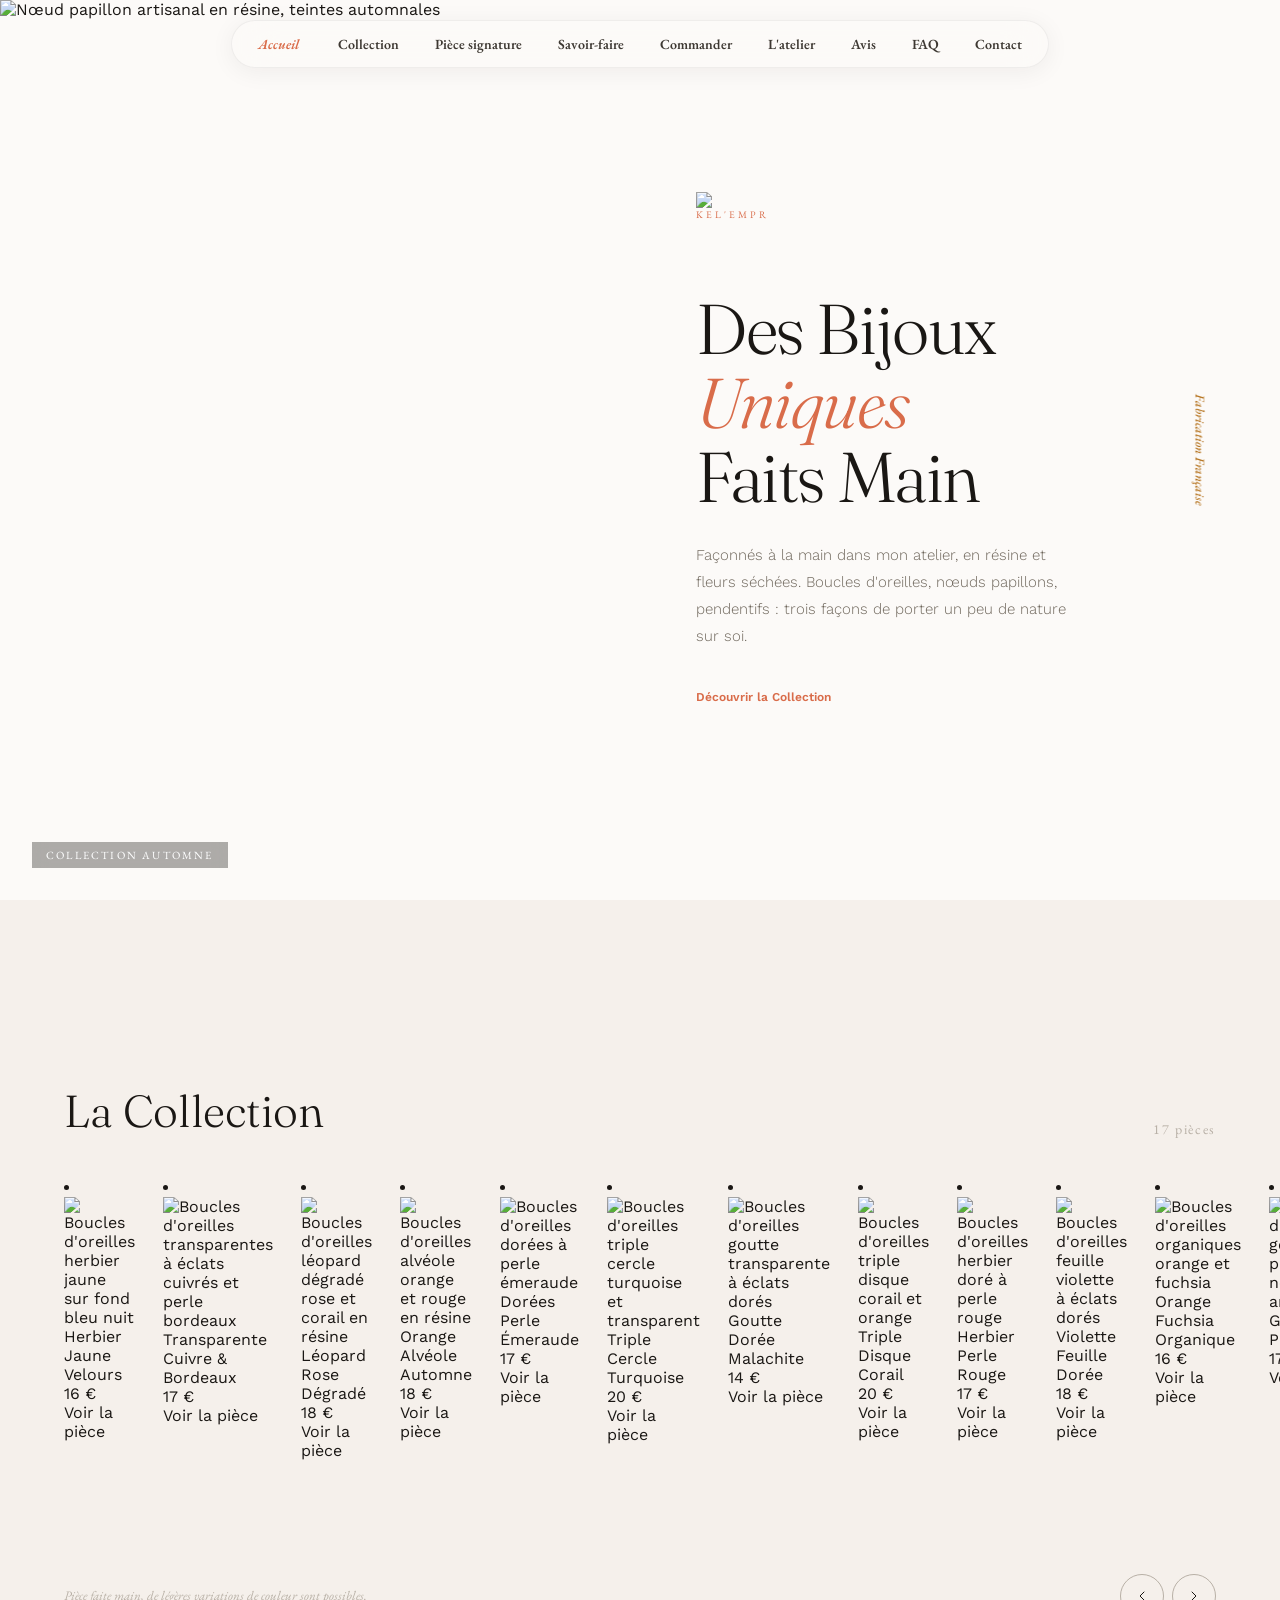
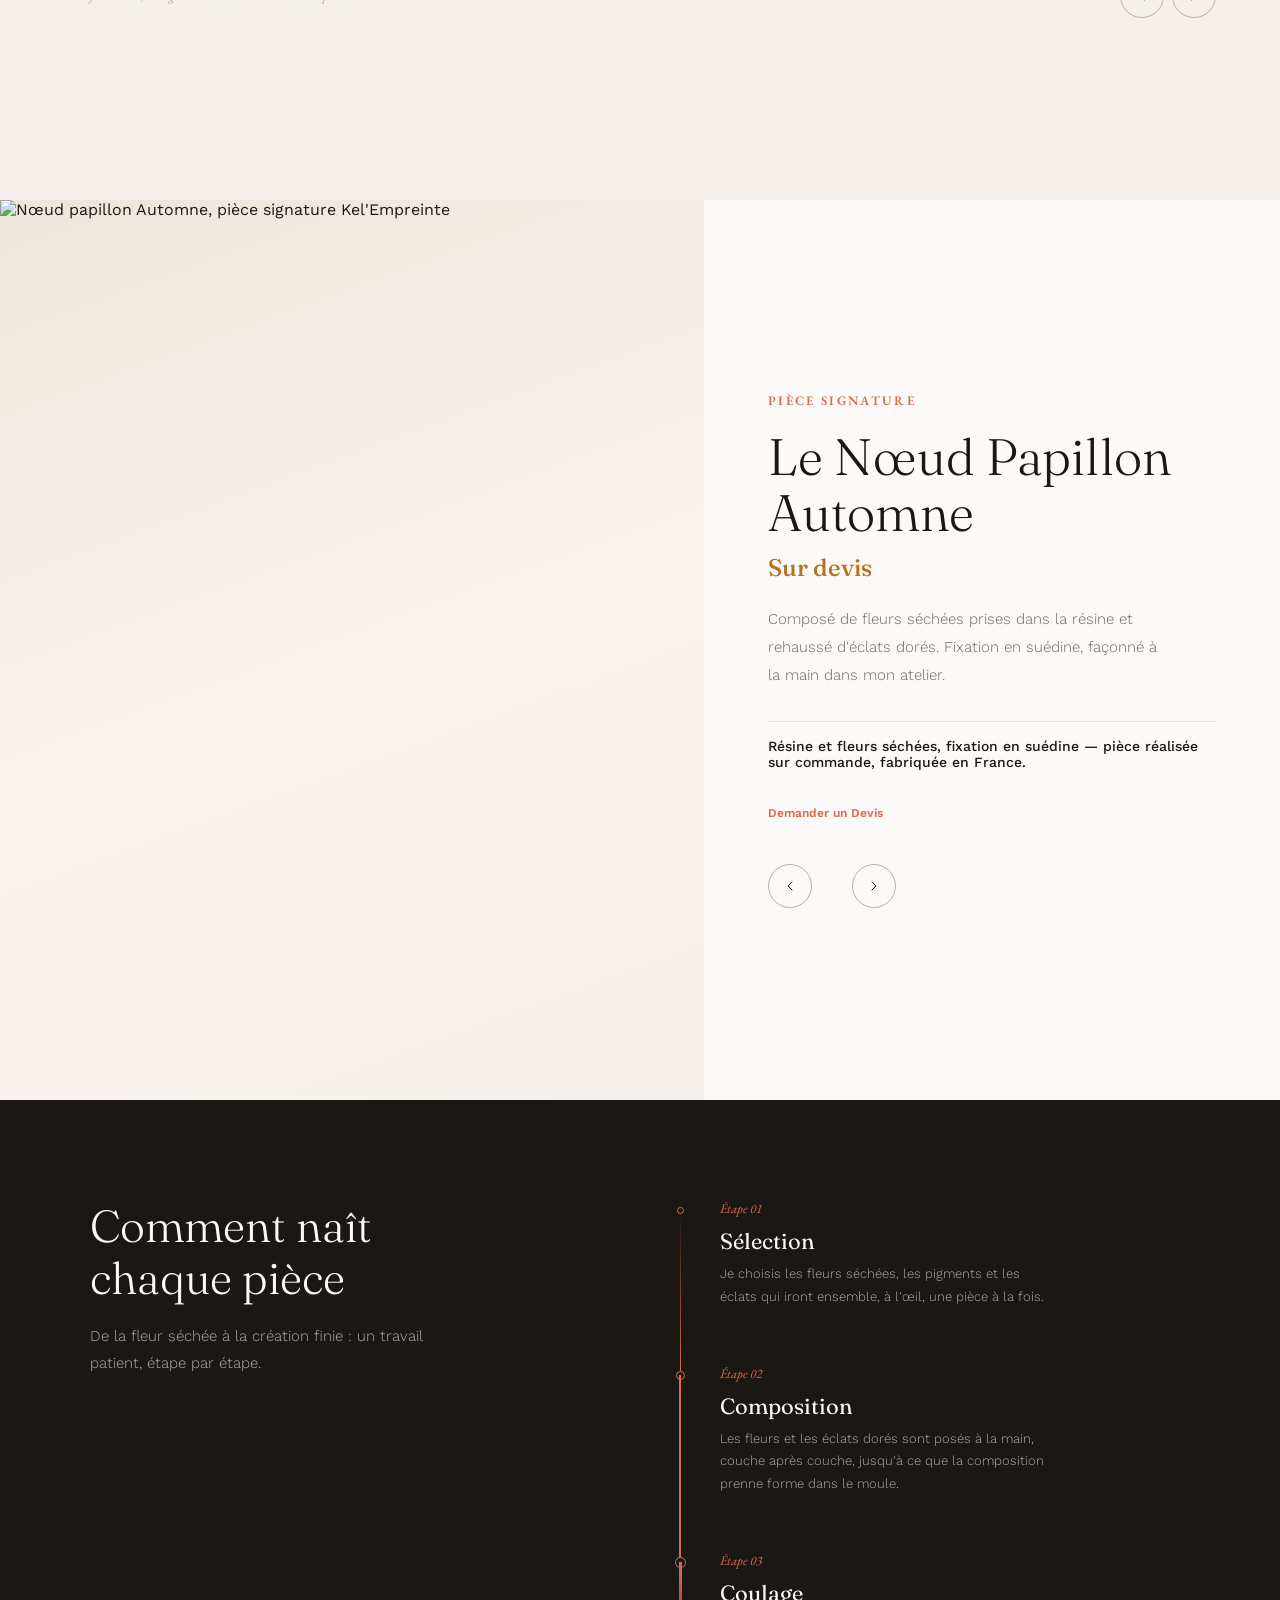
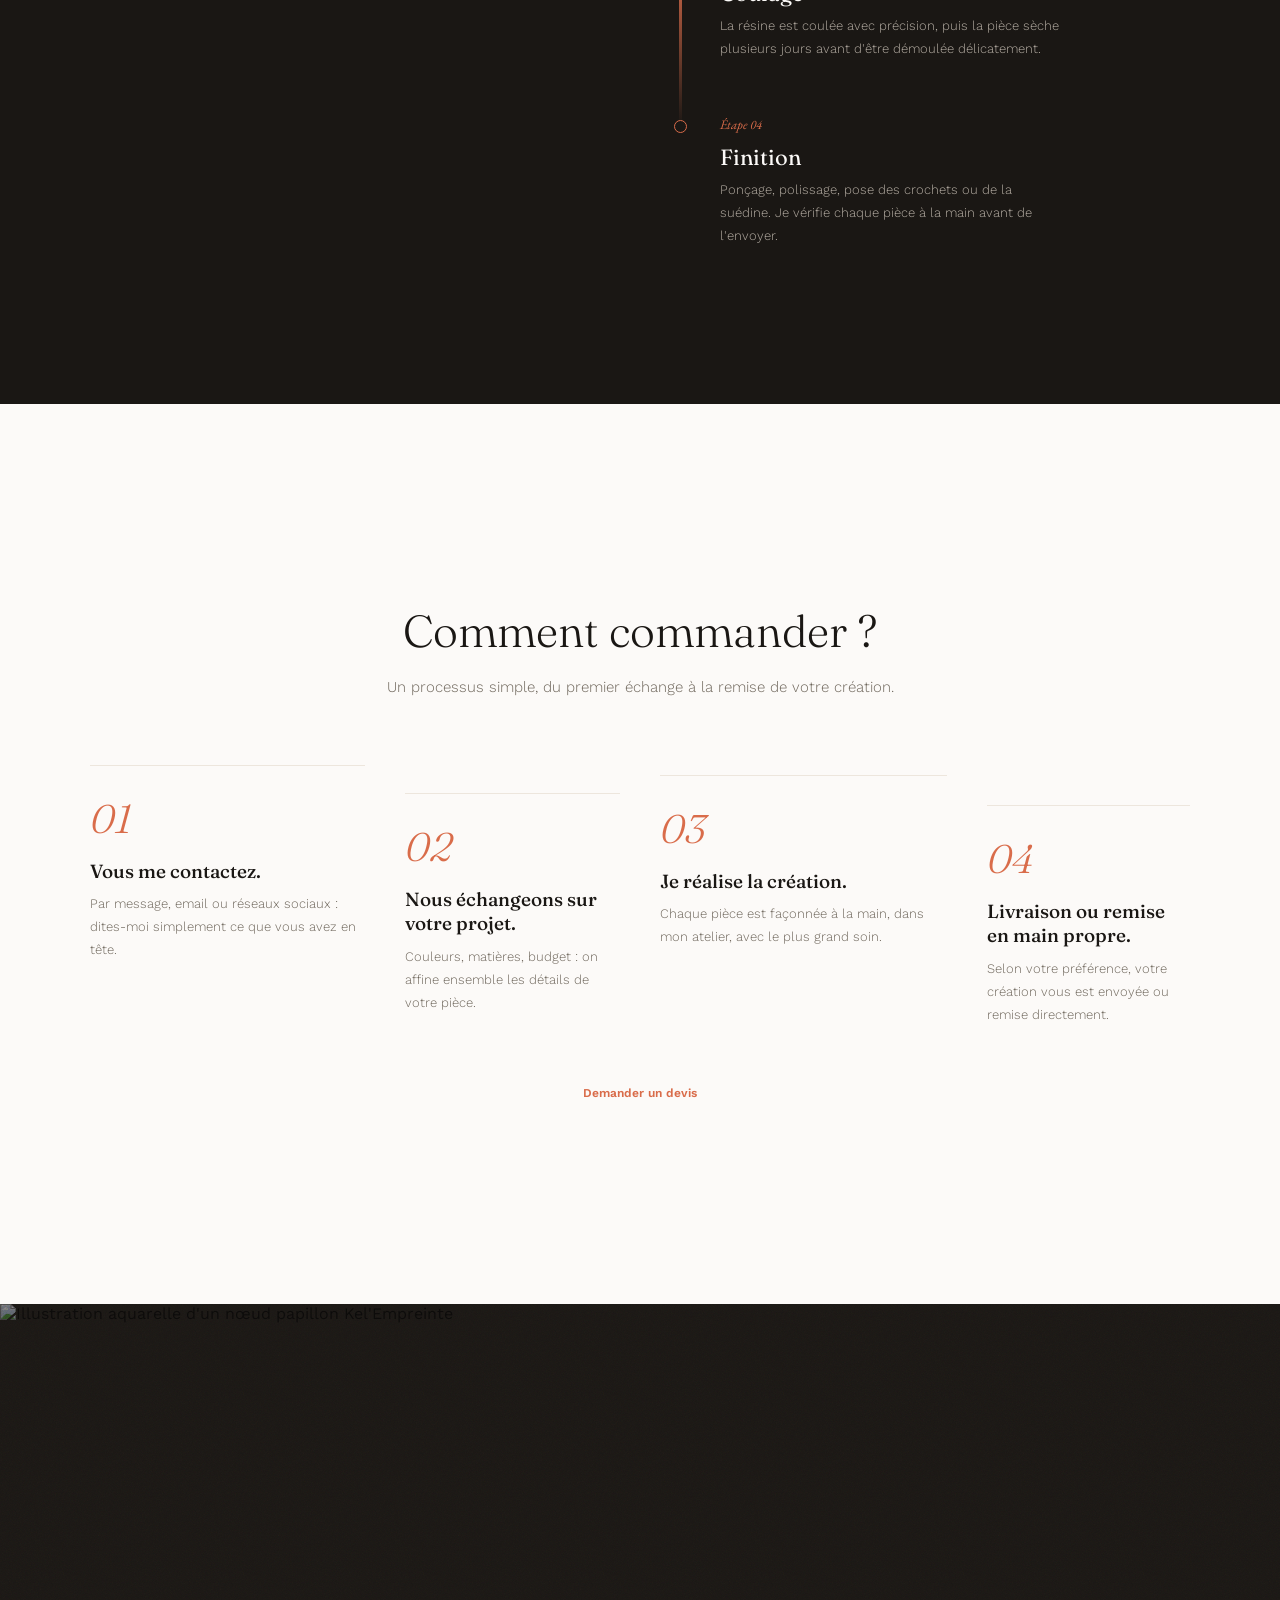
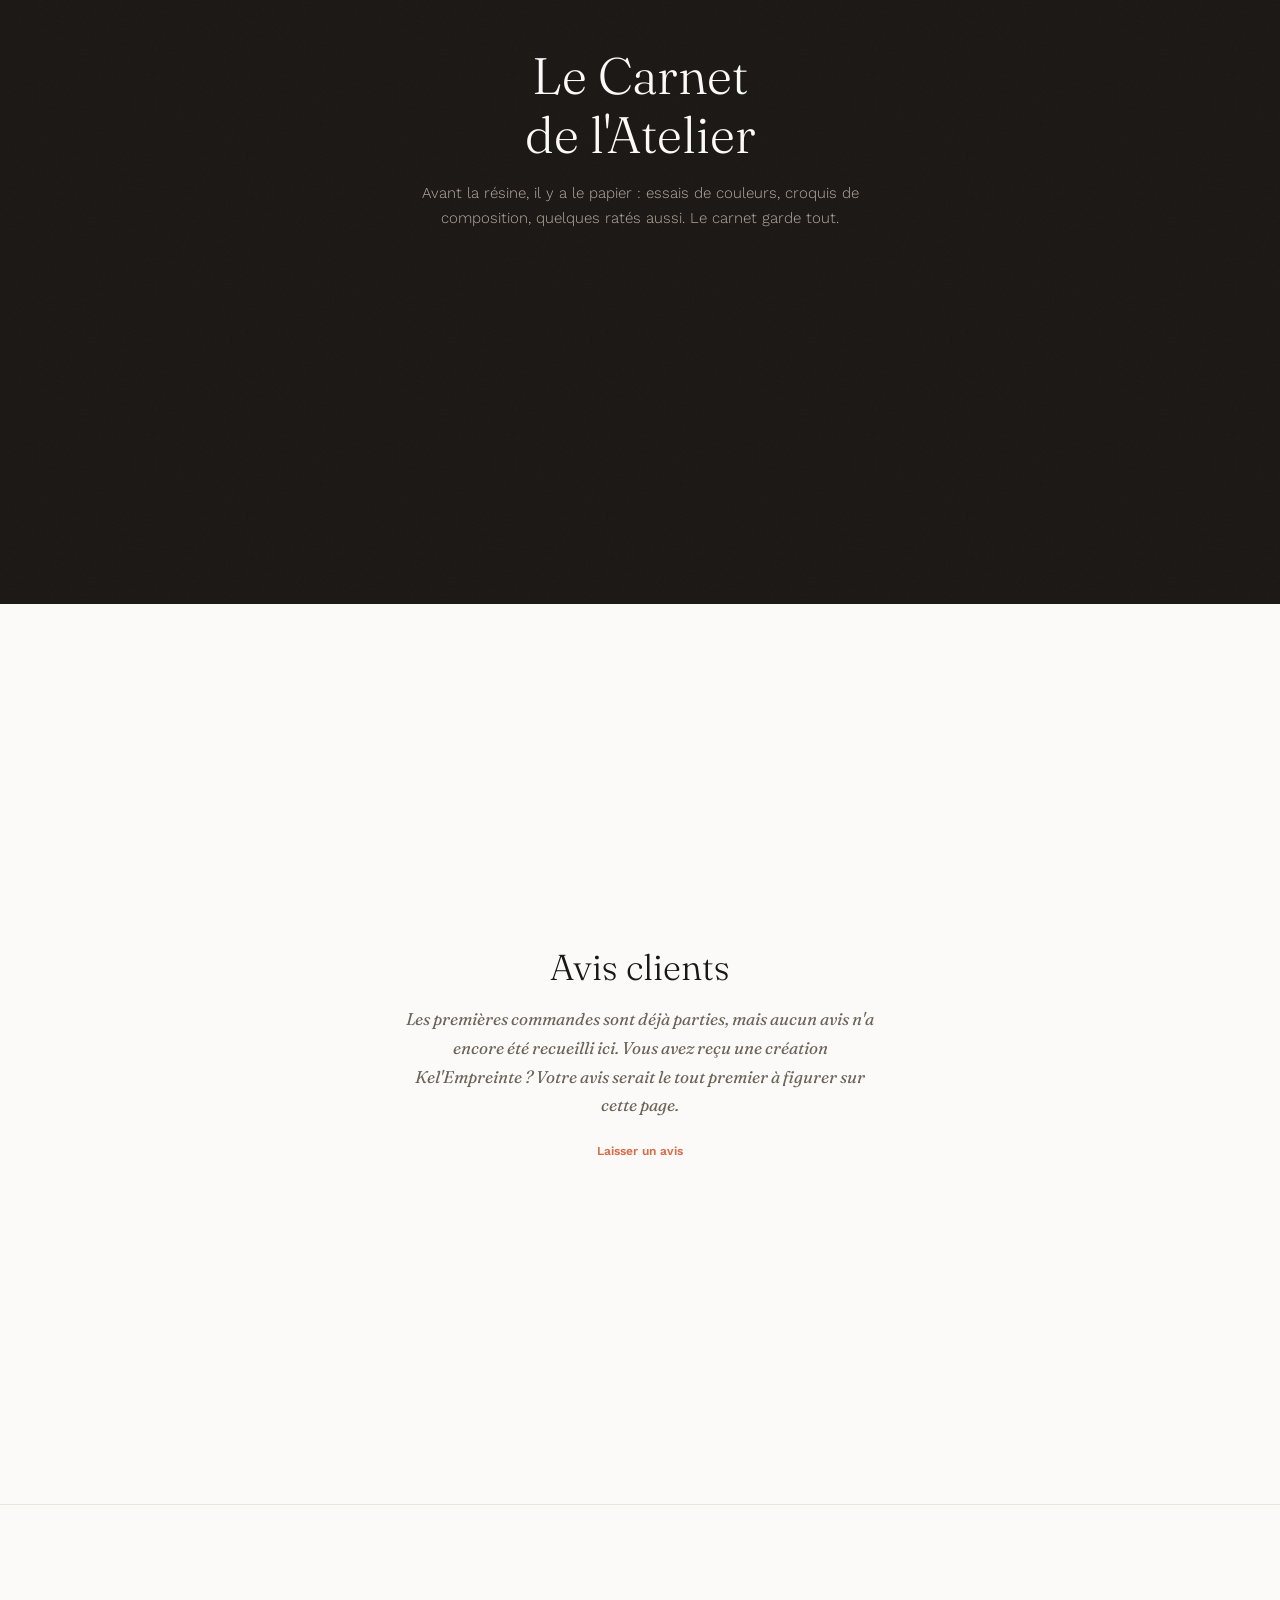
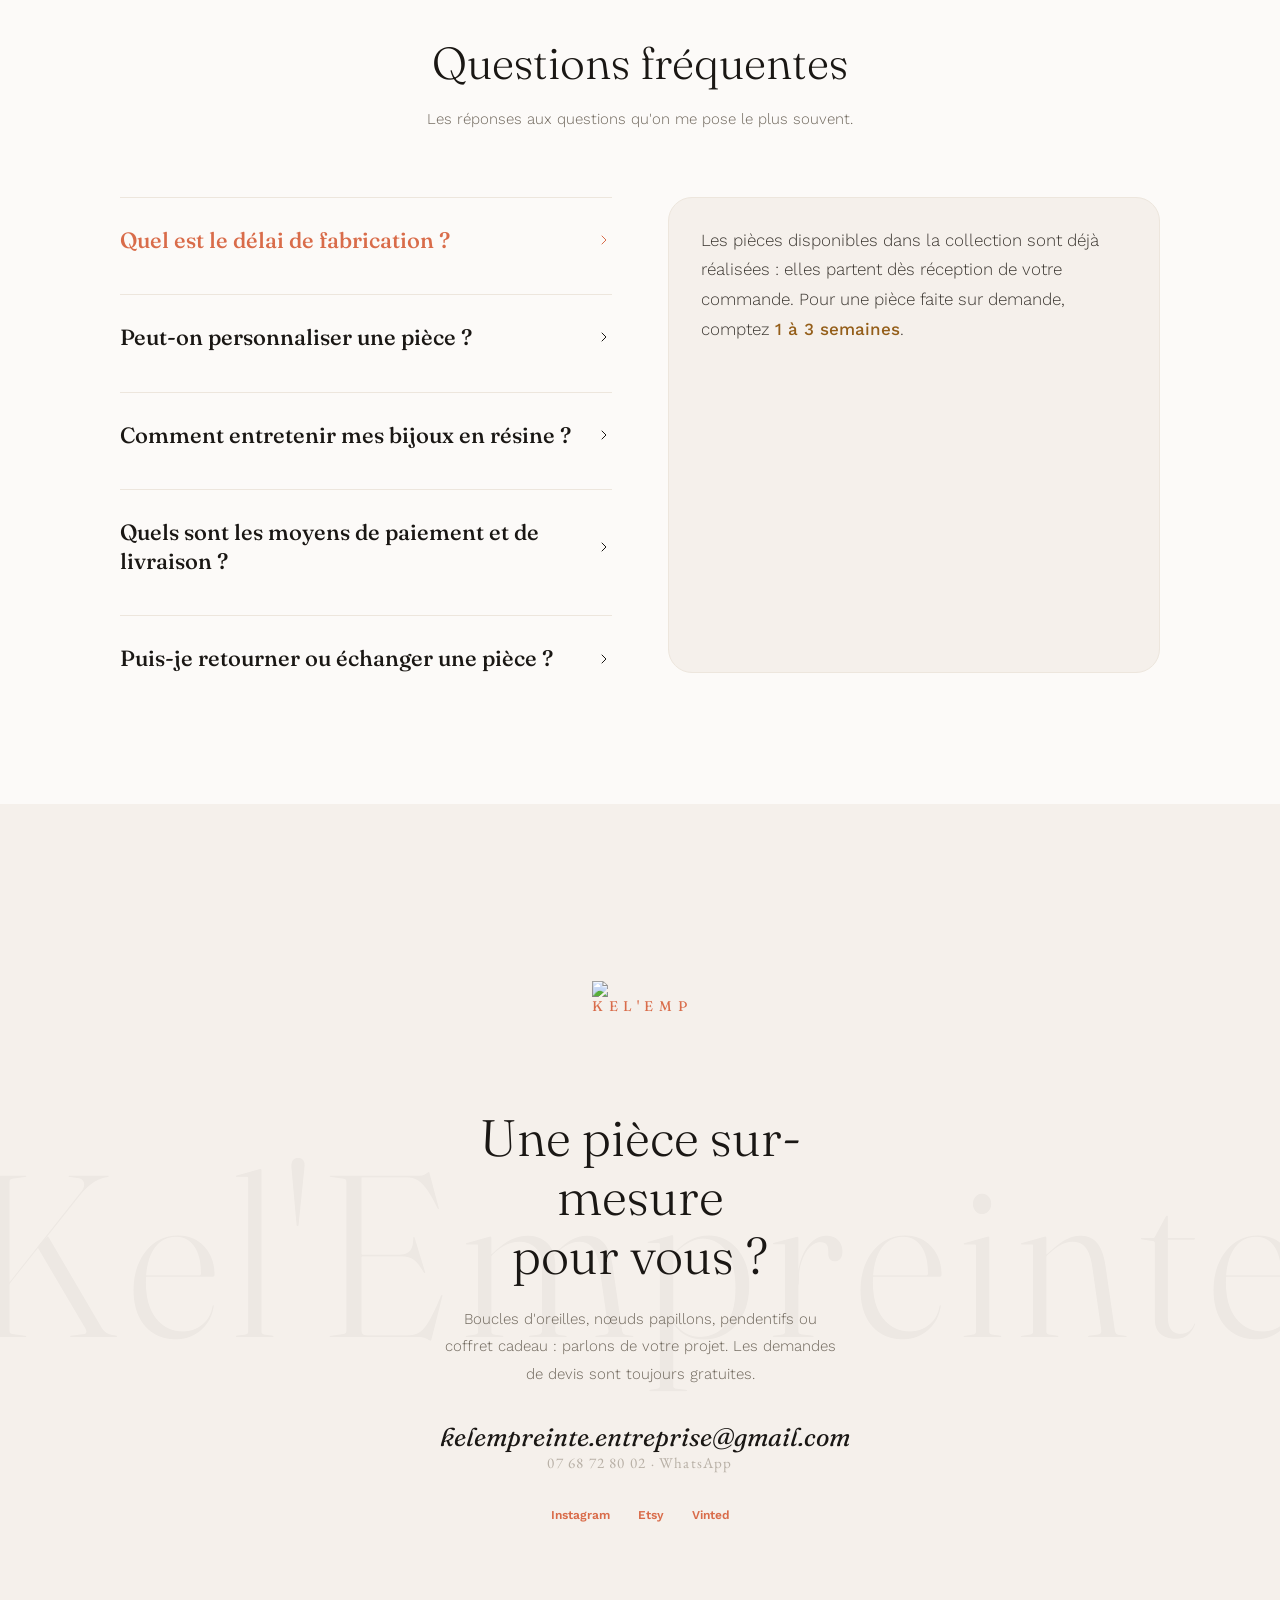
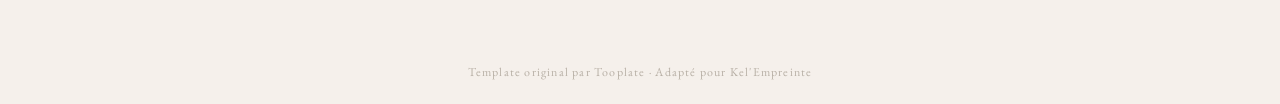
==== commit ca084887: "refactor(catalog)!: adopt the v2 product model and migrate the catalogue The site becomes an online " ====
--- a/index.html
+++ b/index.html
@@ -99,155 +99,181 @@
     <div class="lookbook-header">
       <h2 class="lookbook-title">La Collection</h2>
       <!-- build:lookbook-count:start — généré par build.js depuis data/products.json, toute modification manuelle ici est écrasée au déploiement -->
-      <span class="lookbook-count">01 — 24</span>
+      <span class="lookbook-count">17 pièces</span>
       <!-- build:lookbook-count:end -->
     </div>
     <div class="lookbook-track">
       <!-- build:lookbook-cards:start — généré par build.js depuis data/products.json, toute modification manuelle ici est écrasée au déploiement -->
-      <div class="lookbook-card" data-availability="disponible" data-piece-name="Herbier Jaune Velours" data-desc="Un assemblage de fleurs séchées jaunes prises dans la résine, à la forme organique et aux éclats dorés. Façonnées à la main dans mon atelier.">
-        <img src="images/boucles-herbier-jaune-velours.jpg" alt="Boucles d'oreilles herbier jaune sur fond bleu nuit" loading="lazy">
-        <span class="lookbook-card-label">No. 01 — Herbier Jaune Velours</span>
-        <span class="lookbook-card-price">50 €</span>
-        <a href="https://wa.me/33768728002?text=Bonjour%2C%20cette%20pi%C3%A8ce%20m'int%C3%A9resse%20%3A%20Herbier%20Jaune%20Velours" class="lookbook-card-cta cta-link" target="_blank" rel="noopener noreferrer">Commander</a>
-      </div>
-      <div class="lookbook-card" data-availability="disponible" data-piece-name="Transparente Cuivre &amp; Bordeaux" data-desc="Une composition transparente à éclats cuivrés, prolongée d'une perle bordeaux. Résine façonnée à la main dans mon atelier.">
-        <img src="images/boucles-transparente-cuivre-bordeaux.jpg" alt="Boucles d'oreilles transparentes à éclats cuivrés et perle bordeaux" loading="lazy">
-        <span class="lookbook-card-label">No. 02 — Transparente Cuivre &amp; Bordeaux</span>
-        <span class="lookbook-card-price">17 €</span>
-        <a href="https://wa.me/33768728002?text=Bonjour%2C%20cette%20pi%C3%A8ce%20m'int%C3%A9resse%20%3A%20Transparente%20Cuivre%20%26%20Bordeaux" class="lookbook-card-cta cta-link" target="_blank" rel="noopener noreferrer">Commander</a>
-      </div>
-      <div class="lookbook-card" data-availability="disponible" data-piece-name="Léopard Rose Dégradé">
-        <img src="images/boucles-leopard-rose-degrade.jpg" alt="Boucles d'oreilles léopard dégradé rose et corail en résine" loading="lazy">
-        <span class="lookbook-card-label">No. 03 — Léopard Rose Dégradé</span>
-        <span class="lookbook-card-price">18 €</span>
-        <a href="https://wa.me/33768728002?text=Bonjour%2C%20cette%20pi%C3%A8ce%20m'int%C3%A9resse%20%3A%20L%C3%A9opard%20Rose%20D%C3%A9grad%C3%A9" class="lookbook-card-cta cta-link" target="_blank" rel="noopener noreferrer">Commander</a>
-      </div>
-      <div class="lookbook-card" data-availability="disponible" data-piece-name="Orange Alvéole Automne">
-        <img src="images/boucles-orange-alveole-automne.jpg" alt="Boucles d'oreilles alvéole orange et rouge en résine" loading="lazy">
-        <span class="lookbook-card-label">No. 04 — Orange Alvéole Automne</span>
-        <span class="lookbook-card-price">18 €</span>
-        <a href="https://wa.me/33768728002?text=Bonjour%2C%20cette%20pi%C3%A8ce%20m'int%C3%A9resse%20%3A%20Orange%20Alv%C3%A9ole%20Automne" class="lookbook-card-cta cta-link" target="_blank" rel="noopener noreferrer">Commander</a>
-      </div>
-      <div class="lookbook-card" data-availability="disponible" data-piece-name="Dorées Perle Émeraude">
-        <img src="images/boucles-dorees-perle-emeraude.jpg" alt="Boucles d'oreilles dorées à perle émeraude" loading="lazy">
-        <span class="lookbook-card-label">No. 05 — Dorées Perle Émeraude</span>
-        <span class="lookbook-card-price">17 €</span>
-        <a href="https://wa.me/33768728002?text=Bonjour%2C%20cette%20pi%C3%A8ce%20m'int%C3%A9resse%20%3A%20Dor%C3%A9es%20Perle%20%C3%89meraude" class="lookbook-card-cta cta-link" target="_blank" rel="noopener noreferrer">Commander</a>
-      </div>
-      <div class="lookbook-card" data-availability="disponible" data-piece-name="Triple Cercle Turquoise">
-        <img src="images/boucles-triple-cercle-turquoise.jpg" alt="Boucles d'oreilles triple cercle turquoise et transparent" loading="lazy">
-        <span class="lookbook-card-label">No. 06 — Triple Cercle Turquoise</span>
-        <span class="lookbook-card-price">20 €</span>
-        <a href="https://wa.me/33768728002?text=Bonjour%2C%20cette%20pi%C3%A8ce%20m'int%C3%A9resse%20%3A%20Triple%20Cercle%20Turquoise" class="lookbook-card-cta cta-link" target="_blank" rel="noopener noreferrer">Commander</a>
-      </div>
-      <div class="lookbook-card" data-availability="disponible" data-piece-name="Goutte Dorée Malachite">
-        <img src="images/boucles-goutte-doree-malachite.jpg" alt="Boucles d'oreilles goutte transparente à éclats dorés" loading="lazy">
-        <span class="lookbook-card-label">No. 07 — Goutte Dorée Malachite</span>
-        <span class="lookbook-card-price">14 €</span>
-        <a href="https://wa.me/33768728002?text=Bonjour%2C%20cette%20pi%C3%A8ce%20m'int%C3%A9resse%20%3A%20Goutte%20Dor%C3%A9e%20Malachite" class="lookbook-card-cta cta-link" target="_blank" rel="noopener noreferrer">Commander</a>
-      </div>
-      <div class="lookbook-card" data-availability="disponible" data-piece-name="Triple Disque Corail">
-        <img src="images/boucles-triple-disque-corail.jpg" alt="Boucles d'oreilles triple disque corail et orange" loading="lazy">
-        <span class="lookbook-card-label">No. 08 — Triple Disque Corail</span>
-        <span class="lookbook-card-price">20 €</span>
-        <a href="https://wa.me/33768728002?text=Bonjour%2C%20cette%20pi%C3%A8ce%20m'int%C3%A9resse%20%3A%20Triple%20Disque%20Corail" class="lookbook-card-cta cta-link" target="_blank" rel="noopener noreferrer">Commander</a>
-      </div>
-      <div class="lookbook-card" data-availability="disponible" data-piece-name="Herbier Perle Rouge">
-        <img src="images/boucles-herbier-perle-rouge.jpg" alt="Boucles d'oreilles herbier doré à perle rouge" loading="lazy">
-        <span class="lookbook-card-label">No. 09 — Herbier Perle Rouge</span>
-        <span class="lookbook-card-price">17 €</span>
-        <a href="https://wa.me/33768728002?text=Bonjour%2C%20cette%20pi%C3%A8ce%20m'int%C3%A9resse%20%3A%20Herbier%20Perle%20Rouge" class="lookbook-card-cta cta-link" target="_blank" rel="noopener noreferrer">Commander</a>
-      </div>
-      <div class="lookbook-card" data-availability="disponible" data-piece-name="Violette Feuille Dorée">
-        <img src="images/boucles-violette-feuille-doree.jpg" alt="Boucles d'oreilles feuille violette à éclats dorés" loading="lazy">
-        <span class="lookbook-card-label">No. 10 — Violette Feuille Dorée</span>
-        <span class="lookbook-card-price">18 €</span>
-        <a href="https://wa.me/33768728002?text=Bonjour%2C%20cette%20pi%C3%A8ce%20m'int%C3%A9resse%20%3A%20Violette%20Feuille%20Dor%C3%A9e" class="lookbook-card-cta cta-link" target="_blank" rel="noopener noreferrer">Commander</a>
-      </div>
-      <div class="lookbook-card" data-availability="disponible" data-piece-name="Orange Fuchsia Organique">
-        <img src="images/boucles-orange-fuchsia-organique.jpg" alt="Boucles d'oreilles organiques orange et fuchsia" loading="lazy">
-        <span class="lookbook-card-label">No. 11 — Orange Fuchsia Organique</span>
-        <span class="lookbook-card-price">16 €</span>
-        <a href="https://wa.me/33768728002?text=Bonjour%2C%20cette%20pi%C3%A8ce%20m'int%C3%A9resse%20%3A%20Orange%20Fuchsia%20Organique" class="lookbook-card-cta cta-link" target="_blank" rel="noopener noreferrer">Commander</a>
-      </div>
-      <div class="lookbook-card" data-availability="disponible" data-piece-name="Géométrique Paillettes">
-        <img src="images/boucles-geometrique-paillettes.jpg" alt="Boucles d'oreilles géométriques pailletées noires et argentées" loading="lazy">
-        <span class="lookbook-card-label">No. 12 — Géométrique Paillettes</span>
-        <span class="lookbook-card-price">17 €</span>
-        <a href="https://wa.me/33768728002?text=Bonjour%2C%20cette%20pi%C3%A8ce%20m'int%C3%A9resse%20%3A%20G%C3%A9om%C3%A9trique%20Paillettes" class="lookbook-card-cta cta-link" target="_blank" rel="noopener noreferrer">Commander</a>
-      </div>
-      <div class="lookbook-card" data-availability="disponible" data-piece-name="Violette Fleurie">
-        <img src="images/boucles-violette-fleurs.jpg" alt="Boucles d'oreilles violettes avec breloque fleurie" loading="lazy">
-        <span class="lookbook-card-label">No. 13 — Violette Fleurie</span>
-        <span class="lookbook-card-price">24 €</span>
-        <a href="https://wa.me/33768728002?text=Bonjour%2C%20cette%20pi%C3%A8ce%20m'int%C3%A9resse%20%3A%20Violette%20Fleurie" class="lookbook-card-cta cta-link" target="_blank" rel="noopener noreferrer">Commander</a>
-      </div>
-      <div class="lookbook-card" data-availability="disponible" data-piece-name="Feuille Rose">
-        <img src="images/boucles-feuille-rose.jpg" alt="Boucles d'oreilles feuille rose en résine" loading="lazy">
-        <span class="lookbook-card-label">No. 14 — Feuille Rose</span>
-        <span class="lookbook-card-price">22 €</span>
-        <a href="https://wa.me/33768728002?text=Bonjour%2C%20cette%20pi%C3%A8ce%20m'int%C3%A9resse%20%3A%20Feuille%20Rose" class="lookbook-card-cta cta-link" target="_blank" rel="noopener noreferrer">Commander</a>
-      </div>
-      <div class="lookbook-card" data-availability="disponible" data-piece-name="Nœud Automne" data-desc="Composé de fleurs séchées prises dans la résine et rehaussé d'éclats dorés. Fixation en suédine, façonné à la main dans mon atelier.">
-        <img src="images/noeud-automne-1.jpg" alt="Nœud papillon Automne, pièce signature Kel'Empreinte" loading="lazy">
-        <span class="lookbook-card-label">No. 15 — Nœud Automne</span>
-        <span class="lookbook-card-price">Sur devis</span>
-        <a href="https://wa.me/33768728002?text=Bonjour%2C%20cette%20pi%C3%A8ce%20m'int%C3%A9resse%20%3A%20N%C5%93ud%20Automne" class="lookbook-card-cta cta-link" target="_blank" rel="noopener noreferrer">Commander</a>
-      </div>
-      <div class="lookbook-card" data-availability="disponible" data-piece-name="Or Corail">
-        <img src="images/boucles-or-corail.jpg" alt="Boucles d'oreilles or et corail" loading="lazy">
-        <span class="lookbook-card-label">No. 16 — Or Corail</span>
-        <span class="lookbook-card-price">24 €</span>
-        <a href="https://wa.me/33768728002?text=Bonjour%2C%20cette%20pi%C3%A8ce%20m'int%C3%A9resse%20%3A%20Or%20Corail" class="lookbook-card-cta cta-link" target="_blank" rel="noopener noreferrer">Commander</a>
-      </div>
-      <div class="lookbook-card" data-availability="disponible" data-piece-name="Vert &amp; Rose">
-        <img src="images/boucles-vert-rose.jpg" alt="Boucles d'oreilles vert et rose" loading="lazy">
-        <span class="lookbook-card-label">No. 17 — Vert &amp; Rose</span>
-        <span class="lookbook-card-price">22 €</span>
-        <a href="https://wa.me/33768728002?text=Bonjour%2C%20cette%20pi%C3%A8ce%20m'int%C3%A9resse%20%3A%20Vert%20%26%20Rose" class="lookbook-card-cta cta-link" target="_blank" rel="noopener noreferrer">Commander</a>
-      </div>
-      <div class="lookbook-card" data-availability="disponible" data-piece-name="Blanc &amp; Vert">
-        <img src="images/boucles-blanc-vert.jpg" alt="Boucles d'oreilles blanc et vert, éclats dorés" loading="lazy">
-        <span class="lookbook-card-label">No. 18 — Blanc &amp; Vert</span>
-        <span class="lookbook-card-price">22 €</span>
-        <a href="https://wa.me/33768728002?text=Bonjour%2C%20cette%20pi%C3%A8ce%20m'int%C3%A9resse%20%3A%20Blanc%20%26%20Vert" class="lookbook-card-cta cta-link" target="_blank" rel="noopener noreferrer">Commander</a>
-      </div>
-      <div class="lookbook-card" data-availability="bientot">
-        <div class="lookbook-card-visual lookbook-card-visual--soon lookbook-card-visual--pendant">
-          <span class="lookbook-card-soon">Bientôt</span>
-        </div>
-        <span class="lookbook-card-label">No. 19 — Pendentif Résine</span>
-      </div>
-      <div class="lookbook-card" data-availability="bientot">
-        <div class="lookbook-card-visual lookbook-card-visual--soon lookbook-card-visual--pendant">
-          <span class="lookbook-card-soon">Bientôt</span>
-        </div>
-        <span class="lookbook-card-label">No. 20 — Pendentif Fleur Séchée</span>
-      </div>
-      <div class="lookbook-card" data-availability="bientot">
-        <div class="lookbook-card-visual lookbook-card-visual--soon lookbook-card-visual--bracelet">
-          <span class="lookbook-card-soon">Bientôt</span>
-        </div>
-        <span class="lookbook-card-label">No. 21 — Bracelet Fin</span>
-      </div>
-      <div class="lookbook-card" data-availability="bientot">
-        <div class="lookbook-card-visual lookbook-card-visual--soon lookbook-card-visual--bracelet">
-          <span class="lookbook-card-soon">Bientôt</span>
-        </div>
-        <span class="lookbook-card-label">No. 22 — Bracelet Résine</span>
-      </div>
-      <div class="lookbook-card" data-availability="bientot">
-        <div class="lookbook-card-visual lookbook-card-visual--soon lookbook-card-visual--ring">
-          <span class="lookbook-card-soon">Bientôt</span>
-        </div>
-        <span class="lookbook-card-label">No. 23 — Bague Fleur</span>
-      </div>
-      <div class="lookbook-card" data-availability="bientot">
-        <div class="lookbook-card-visual lookbook-card-visual--soon lookbook-card-visual--ring">
-          <span class="lookbook-card-soon">Bientôt</span>
-        </div>
-        <span class="lookbook-card-label">No. 24 — Bague Résine</span>
-      </div>
+      <li class="shop-card" data-id="herbier-jaune-velours" data-availability="disponible" data-category="boucles-oreilles" data-audience="mixte" data-collections="">
+        <a class="shop-card-photo" href="/boutique/herbier-jaune-velours/" aria-label="Herbier Jaune Velours">
+          <img src="/images/boucles-herbier-jaune-velours.jpg" alt="Boucles d'oreilles herbier jaune sur fond bleu nuit" loading="lazy">
+        </a>
+        <div class="shop-card-body">
+          <a class="shop-card-name" href="/boutique/herbier-jaune-velours/">Herbier Jaune Velours</a>
+          <p class="shop-card-price"><span class="shop-card-price-now">16 €</span></p>
+          <a class="shop-card-action" href="/boutique/herbier-jaune-velours/">Voir la pièce</a>
+        </div>
+      </li>
+      <li class="shop-card" data-id="transparente-cuivre-bordeaux" data-availability="disponible" data-category="boucles-oreilles" data-audience="mixte" data-collections="">
+        <a class="shop-card-photo" href="/boutique/transparente-cuivre-bordeaux/" aria-label="Transparente Cuivre &amp; Bordeaux">
+          <img src="/images/boucles-transparente-cuivre-bordeaux.jpg" alt="Boucles d'oreilles transparentes à éclats cuivrés et perle bordeaux" loading="lazy">
+        </a>
+        <div class="shop-card-body">
+          <a class="shop-card-name" href="/boutique/transparente-cuivre-bordeaux/">Transparente Cuivre &amp; Bordeaux</a>
+          <p class="shop-card-price"><span class="shop-card-price-now">17 €</span></p>
+          <a class="shop-card-action" href="/boutique/transparente-cuivre-bordeaux/">Voir la pièce</a>
+        </div>
+      </li>
+      <li class="shop-card" data-id="leopard-rose-degrade" data-availability="disponible" data-category="boucles-oreilles" data-audience="mixte" data-collections="">
+        <a class="shop-card-photo" href="/boutique/leopard-rose-degrade/" aria-label="Léopard Rose Dégradé">
+          <img src="/images/boucles-leopard-rose-degrade.jpg" alt="Boucles d'oreilles léopard dégradé rose et corail en résine" loading="lazy">
+        </a>
+        <div class="shop-card-body">
+          <a class="shop-card-name" href="/boutique/leopard-rose-degrade/">Léopard Rose Dégradé</a>
+          <p class="shop-card-price"><span class="shop-card-price-now">18 €</span></p>
+          <a class="shop-card-action" href="/boutique/leopard-rose-degrade/">Voir la pièce</a>
+        </div>
+      </li>
+      <li class="shop-card" data-id="orange-alveole-automne" data-availability="disponible" data-category="boucles-oreilles" data-audience="mixte" data-collections="">
+        <a class="shop-card-photo" href="/boutique/orange-alveole-automne/" aria-label="Orange Alvéole Automne">
+          <img src="/images/boucles-orange-alveole-automne.jpg" alt="Boucles d'oreilles alvéole orange et rouge en résine" loading="lazy">
+        </a>
+        <div class="shop-card-body">
+          <a class="shop-card-name" href="/boutique/orange-alveole-automne/">Orange Alvéole Automne</a>
+          <p class="shop-card-price"><span class="shop-card-price-now">18 €</span></p>
+          <a class="shop-card-action" href="/boutique/orange-alveole-automne/">Voir la pièce</a>
+        </div>
+      </li>
+      <li class="shop-card" data-id="dorees-perle-emeraude" data-availability="disponible" data-category="boucles-oreilles" data-audience="mixte" data-collections="">
+        <a class="shop-card-photo" href="/boutique/dorees-perle-emeraude/" aria-label="Dorées Perle Émeraude">
+          <img src="/images/boucles-dorees-perle-emeraude.jpg" alt="Boucles d'oreilles dorées à perle émeraude" loading="lazy">
+        </a>
+        <div class="shop-card-body">
+          <a class="shop-card-name" href="/boutique/dorees-perle-emeraude/">Dorées Perle Émeraude</a>
+          <p class="shop-card-price"><span class="shop-card-price-now">17 €</span></p>
+          <a class="shop-card-action" href="/boutique/dorees-perle-emeraude/">Voir la pièce</a>
+        </div>
+      </li>
+      <li class="shop-card" data-id="triple-cercle-turquoise" data-availability="disponible" data-category="boucles-oreilles" data-audience="mixte" data-collections="">
+        <a class="shop-card-photo" href="/boutique/triple-cercle-turquoise/" aria-label="Triple Cercle Turquoise">
+          <img src="/images/boucles-triple-cercle-turquoise.jpg" alt="Boucles d'oreilles triple cercle turquoise et transparent" loading="lazy">
+        </a>
+        <div class="shop-card-body">
+          <a class="shop-card-name" href="/boutique/triple-cercle-turquoise/">Triple Cercle Turquoise</a>
+          <p class="shop-card-price"><span class="shop-card-price-now">20 €</span></p>
+          <a class="shop-card-action" href="/boutique/triple-cercle-turquoise/">Voir la pièce</a>
+        </div>
+      </li>
+      <li class="shop-card" data-id="goutte-doree-malachite" data-availability="disponible" data-category="boucles-oreilles" data-audience="mixte" data-collections="">
+        <a class="shop-card-photo" href="/boutique/goutte-doree-malachite/" aria-label="Goutte Dorée Malachite">
+          <img src="/images/boucles-goutte-doree-malachite.jpg" alt="Boucles d'oreilles goutte transparente à éclats dorés" loading="lazy">
+        </a>
+        <div class="shop-card-body">
+          <a class="shop-card-name" href="/boutique/goutte-doree-malachite/">Goutte Dorée Malachite</a>
+          <p class="shop-card-price"><span class="shop-card-price-now">14 €</span></p>
+          <a class="shop-card-action" href="/boutique/goutte-doree-malachite/">Voir la pièce</a>
+        </div>
+      </li>
+      <li class="shop-card" data-id="triple-disque-corail" data-availability="disponible" data-category="boucles-oreilles" data-audience="mixte" data-collections="">
+        <a class="shop-card-photo" href="/boutique/triple-disque-corail/" aria-label="Triple Disque Corail">
+          <img src="/images/boucles-triple-disque-corail.jpg" alt="Boucles d'oreilles triple disque corail et orange" loading="lazy">
+        </a>
+        <div class="shop-card-body">
+          <a class="shop-card-name" href="/boutique/triple-disque-corail/">Triple Disque Corail</a>
+          <p class="shop-card-price"><span class="shop-card-price-now">20 €</span></p>
+          <a class="shop-card-action" href="/boutique/triple-disque-corail/">Voir la pièce</a>
+        </div>
+      </li>
+      <li class="shop-card" data-id="herbier-perle-rouge" data-availability="disponible" data-category="boucles-oreilles" data-audience="mixte" data-collections="">
+        <a class="shop-card-photo" href="/boutique/herbier-perle-rouge/" aria-label="Herbier Perle Rouge">
+          <img src="/images/boucles-herbier-perle-rouge.jpg" alt="Boucles d'oreilles herbier doré à perle rouge" loading="lazy">
+        </a>
+        <div class="shop-card-body">
+          <a class="shop-card-name" href="/boutique/herbier-perle-rouge/">Herbier Perle Rouge</a>
+          <p class="shop-card-price"><span class="shop-card-price-now">17 €</span></p>
+          <a class="shop-card-action" href="/boutique/herbier-perle-rouge/">Voir la pièce</a>
+        </div>
+      </li>
+      <li class="shop-card" data-id="violette-feuille-doree" data-availability="disponible" data-category="boucles-oreilles" data-audience="mixte" data-collections="">
+        <a class="shop-card-photo" href="/boutique/violette-feuille-doree/" aria-label="Violette Feuille Dorée">
+          <img src="/images/boucles-violette-feuille-doree.jpg" alt="Boucles d'oreilles feuille violette à éclats dorés" loading="lazy">
+        </a>
+        <div class="shop-card-body">
+          <a class="shop-card-name" href="/boutique/violette-feuille-doree/">Violette Feuille Dorée</a>
+          <p class="shop-card-price"><span class="shop-card-price-now">18 €</span></p>
+          <a class="shop-card-action" href="/boutique/violette-feuille-doree/">Voir la pièce</a>
+        </div>
+      </li>
+      <li class="shop-card" data-id="orange-fuchsia-organique" data-availability="disponible" data-category="boucles-oreilles" data-audience="mixte" data-collections="">
+        <a class="shop-card-photo" href="/boutique/orange-fuchsia-organique/" aria-label="Orange Fuchsia Organique">
+          <img src="/images/boucles-orange-fuchsia-organique.jpg" alt="Boucles d'oreilles organiques orange et fuchsia" loading="lazy">
+        </a>
+        <div class="shop-card-body">
+          <a class="shop-card-name" href="/boutique/orange-fuchsia-organique/">Orange Fuchsia Organique</a>
+          <p class="shop-card-price"><span class="shop-card-price-now">16 €</span></p>
+          <a class="shop-card-action" href="/boutique/orange-fuchsia-organique/">Voir la pièce</a>
+        </div>
+      </li>
+      <li class="shop-card" data-id="geometrique-paillettes" data-availability="disponible" data-category="boucles-oreilles" data-audience="mixte" data-collections="">
+        <a class="shop-card-photo" href="/boutique/geometrique-paillettes/" aria-label="Géométrique Paillettes">
+          <img src="/images/boucles-geometrique-paillettes.jpg" alt="Boucles d'oreilles géométriques pailletées noires et argentées" loading="lazy">
+        </a>
+        <div class="shop-card-body">
+          <a class="shop-card-name" href="/boutique/geometrique-paillettes/">Géométrique Paillettes</a>
+          <p class="shop-card-price"><span class="shop-card-price-now">17 €</span></p>
+          <a class="shop-card-action" href="/boutique/geometrique-paillettes/">Voir la pièce</a>
+        </div>
+      </li>
+      <li class="shop-card" data-id="violette-fleurie" data-availability="disponible" data-category="boucles-oreilles" data-audience="mixte" data-collections="">
+        <a class="shop-card-photo" href="/boutique/violette-fleurie/" aria-label="Violette Fleurie">
+          <img src="/images/boucles-violette-fleurs.jpg" alt="Boucles d'oreilles violettes avec breloque fleurie" loading="lazy">
+        </a>
+        <div class="shop-card-body">
+          <a class="shop-card-name" href="/boutique/violette-fleurie/">Violette Fleurie</a>
+          <p class="shop-card-price"><span class="shop-card-price-now">24 €</span></p>
+          <a class="shop-card-action" href="/boutique/violette-fleurie/">Voir la pièce</a>
+        </div>
+      </li>
+      <li class="shop-card" data-id="feuille-rose" data-availability="disponible" data-category="boucles-oreilles" data-audience="mixte" data-collections="">
+        <a class="shop-card-photo" href="/boutique/feuille-rose/" aria-label="Feuille Rose">
+          <img src="/images/boucles-feuille-rose.jpg" alt="Boucles d'oreilles feuille rose en résine" loading="lazy">
+        </a>
+        <div class="shop-card-body">
+          <a class="shop-card-name" href="/boutique/feuille-rose/">Feuille Rose</a>
+          <p class="shop-card-price"><span class="shop-card-price-now">22 €</span></p>
+          <a class="shop-card-action" href="/boutique/feuille-rose/">Voir la pièce</a>
+        </div>
+      </li>
+      <li class="shop-card" data-id="or-corail" data-availability="disponible" data-category="boucles-oreilles" data-audience="mixte" data-collections="">
+        <a class="shop-card-photo" href="/boutique/or-corail/" aria-label="Or Corail">
+          <img src="/images/boucles-or-corail.jpg" alt="Boucles d'oreilles or et corail" loading="lazy">
+        </a>
+        <div class="shop-card-body">
+          <a class="shop-card-name" href="/boutique/or-corail/">Or Corail</a>
+          <p class="shop-card-price"><span class="shop-card-price-now">24 €</span></p>
+          <a class="shop-card-action" href="/boutique/or-corail/">Voir la pièce</a>
+        </div>
+      </li>
+      <li class="shop-card" data-id="vert-rose" data-availability="disponible" data-category="boucles-oreilles" data-audience="mixte" data-collections="">
+        <a class="shop-card-photo" href="/boutique/vert-rose/" aria-label="Vert &amp; Rose">
+          <img src="/images/boucles-vert-rose.jpg" alt="Boucles d'oreilles vert et rose" loading="lazy">
+        </a>
+        <div class="shop-card-body">
+          <a class="shop-card-name" href="/boutique/vert-rose/">Vert &amp; Rose</a>
+          <p class="shop-card-price"><span class="shop-card-price-now">22 €</span></p>
+          <a class="shop-card-action" href="/boutique/vert-rose/">Voir la pièce</a>
+        </div>
+      </li>
+      <li class="shop-card" data-id="blanc-vert" data-availability="disponible" data-category="boucles-oreilles" data-audience="mixte" data-collections="">
+        <a class="shop-card-photo" href="/boutique/blanc-vert/" aria-label="Blanc &amp; Vert">
+          <img src="/images/boucles-blanc-vert.jpg" alt="Boucles d'oreilles blanc et vert, éclats dorés" loading="lazy">
+        </a>
+        <div class="shop-card-body">
+          <a class="shop-card-name" href="/boutique/blanc-vert/">Blanc &amp; Vert</a>
+          <p class="shop-card-price"><span class="shop-card-price-now">22 €</span></p>
+          <a class="shop-card-action" href="/boutique/blanc-vert/">Voir la pièce</a>
+        </div>
+      </li>
       <!-- build:lookbook-cards:end -->
     </div>
     <div class="lookbook-footer">
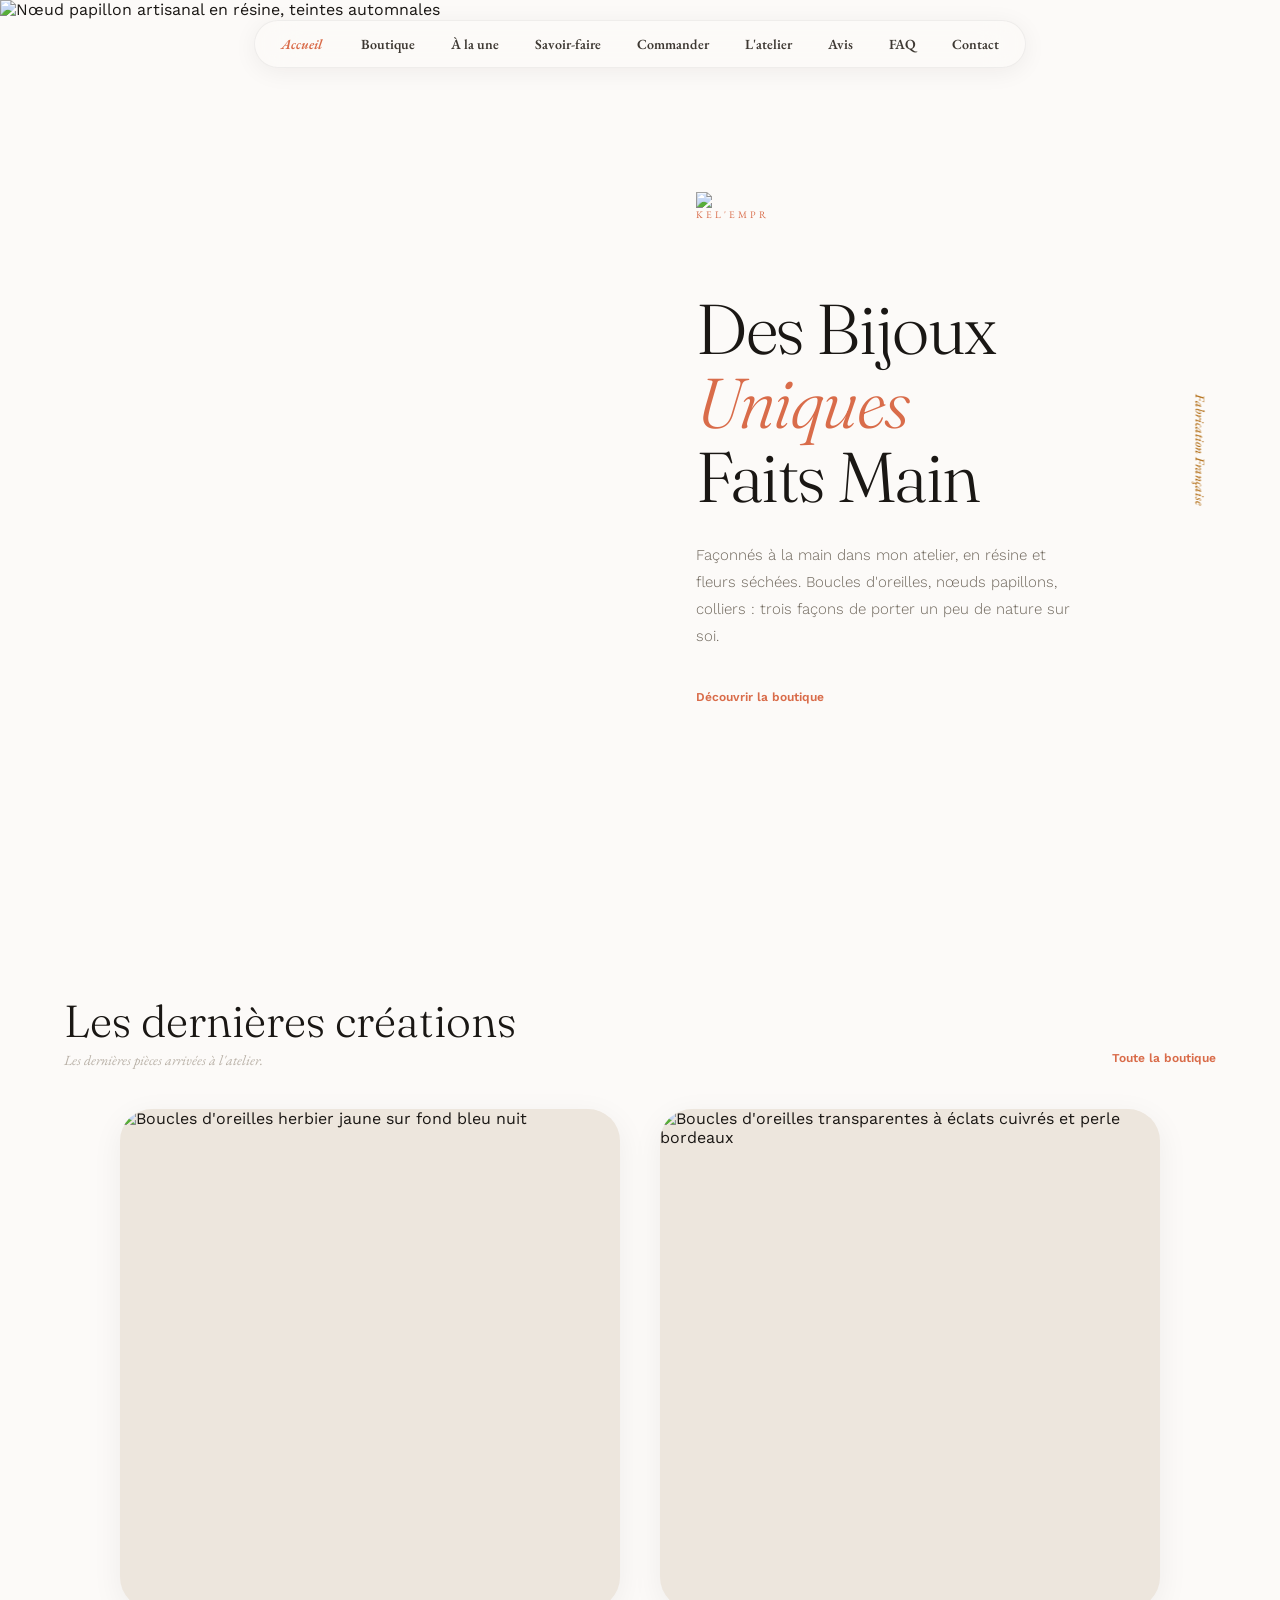
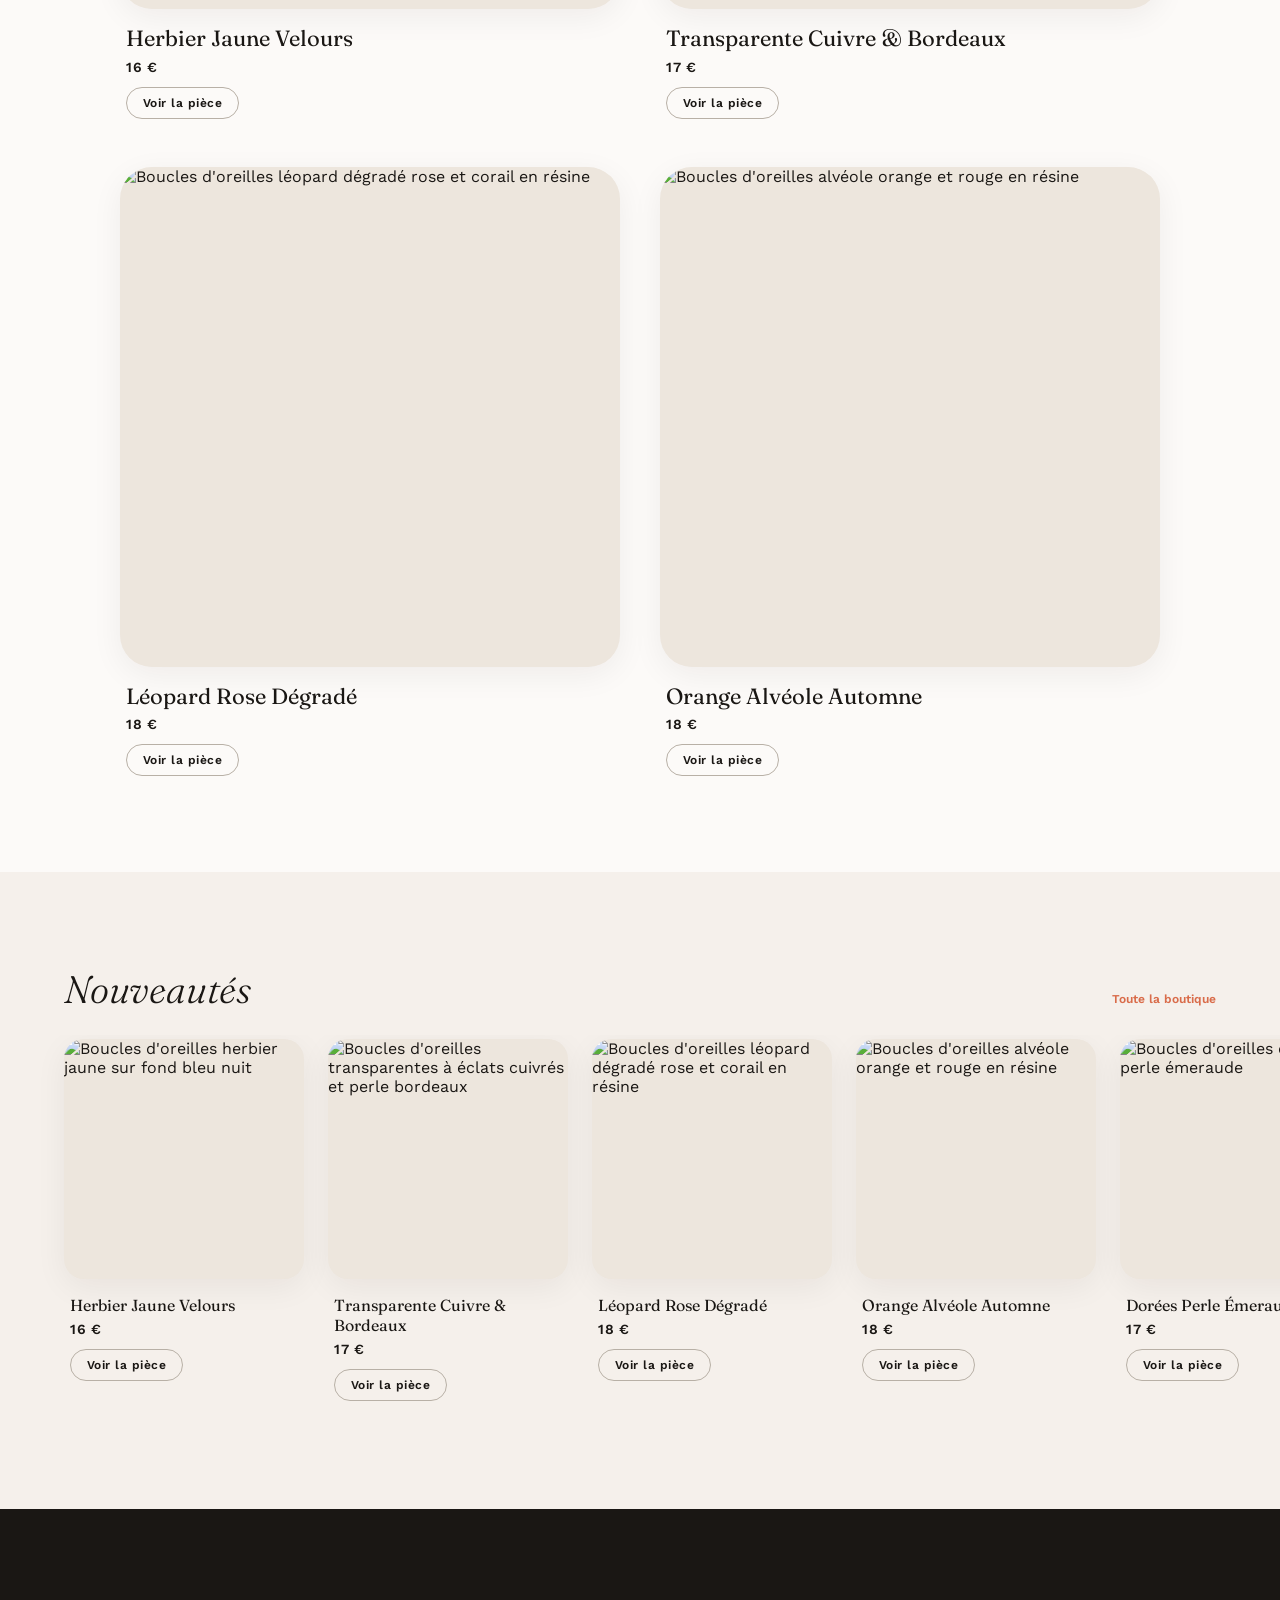
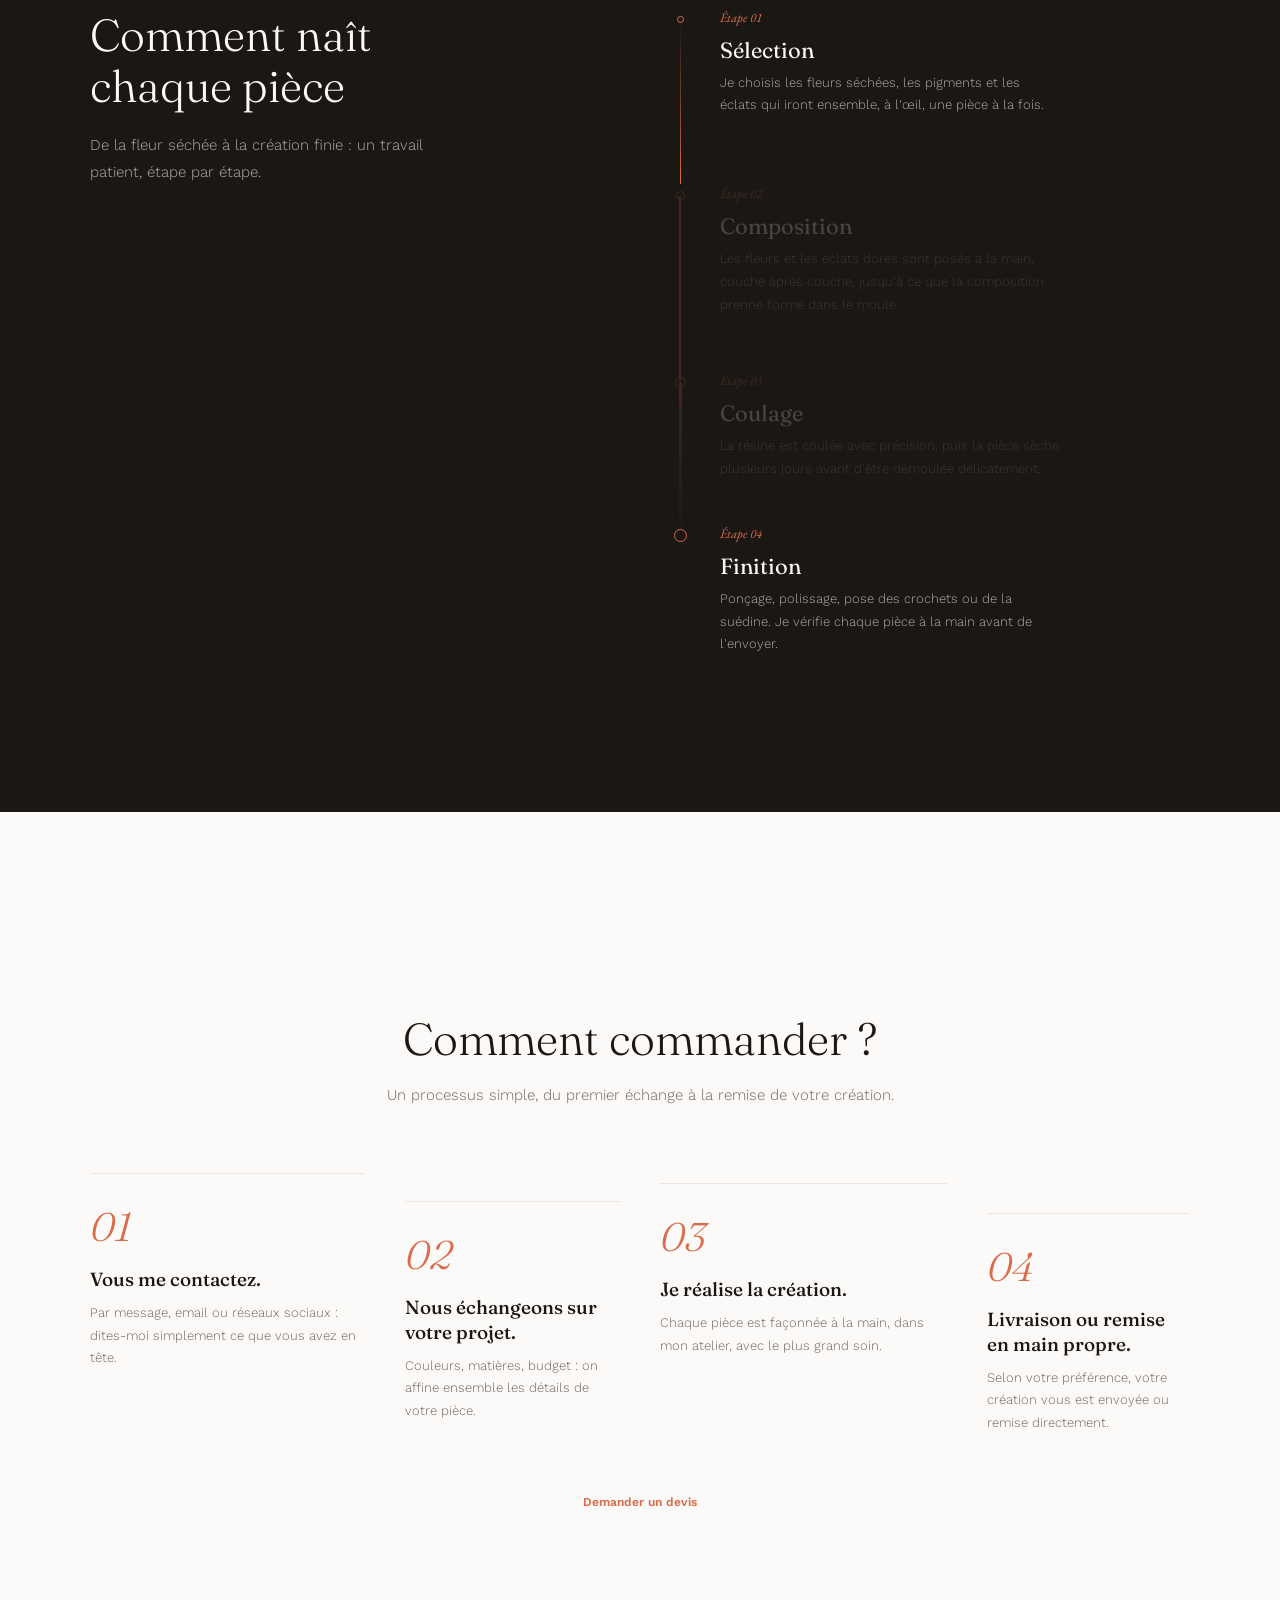
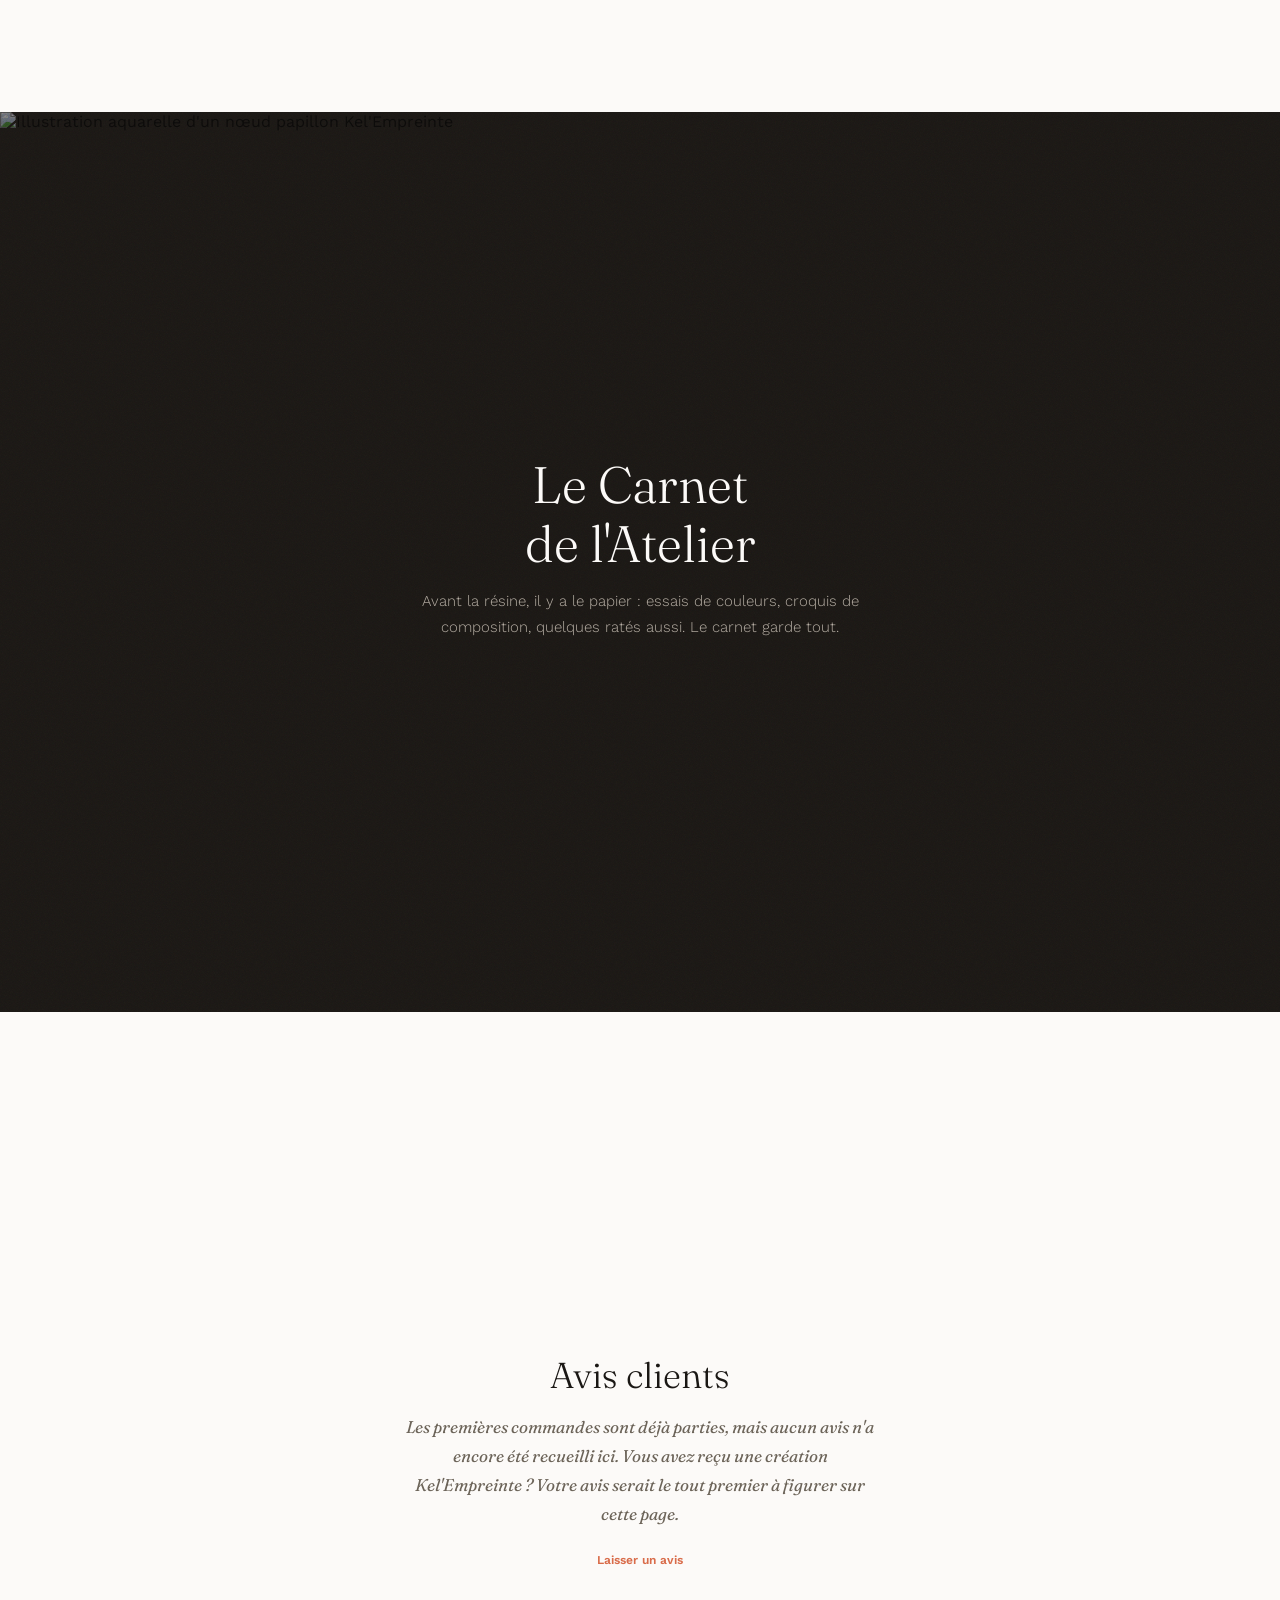
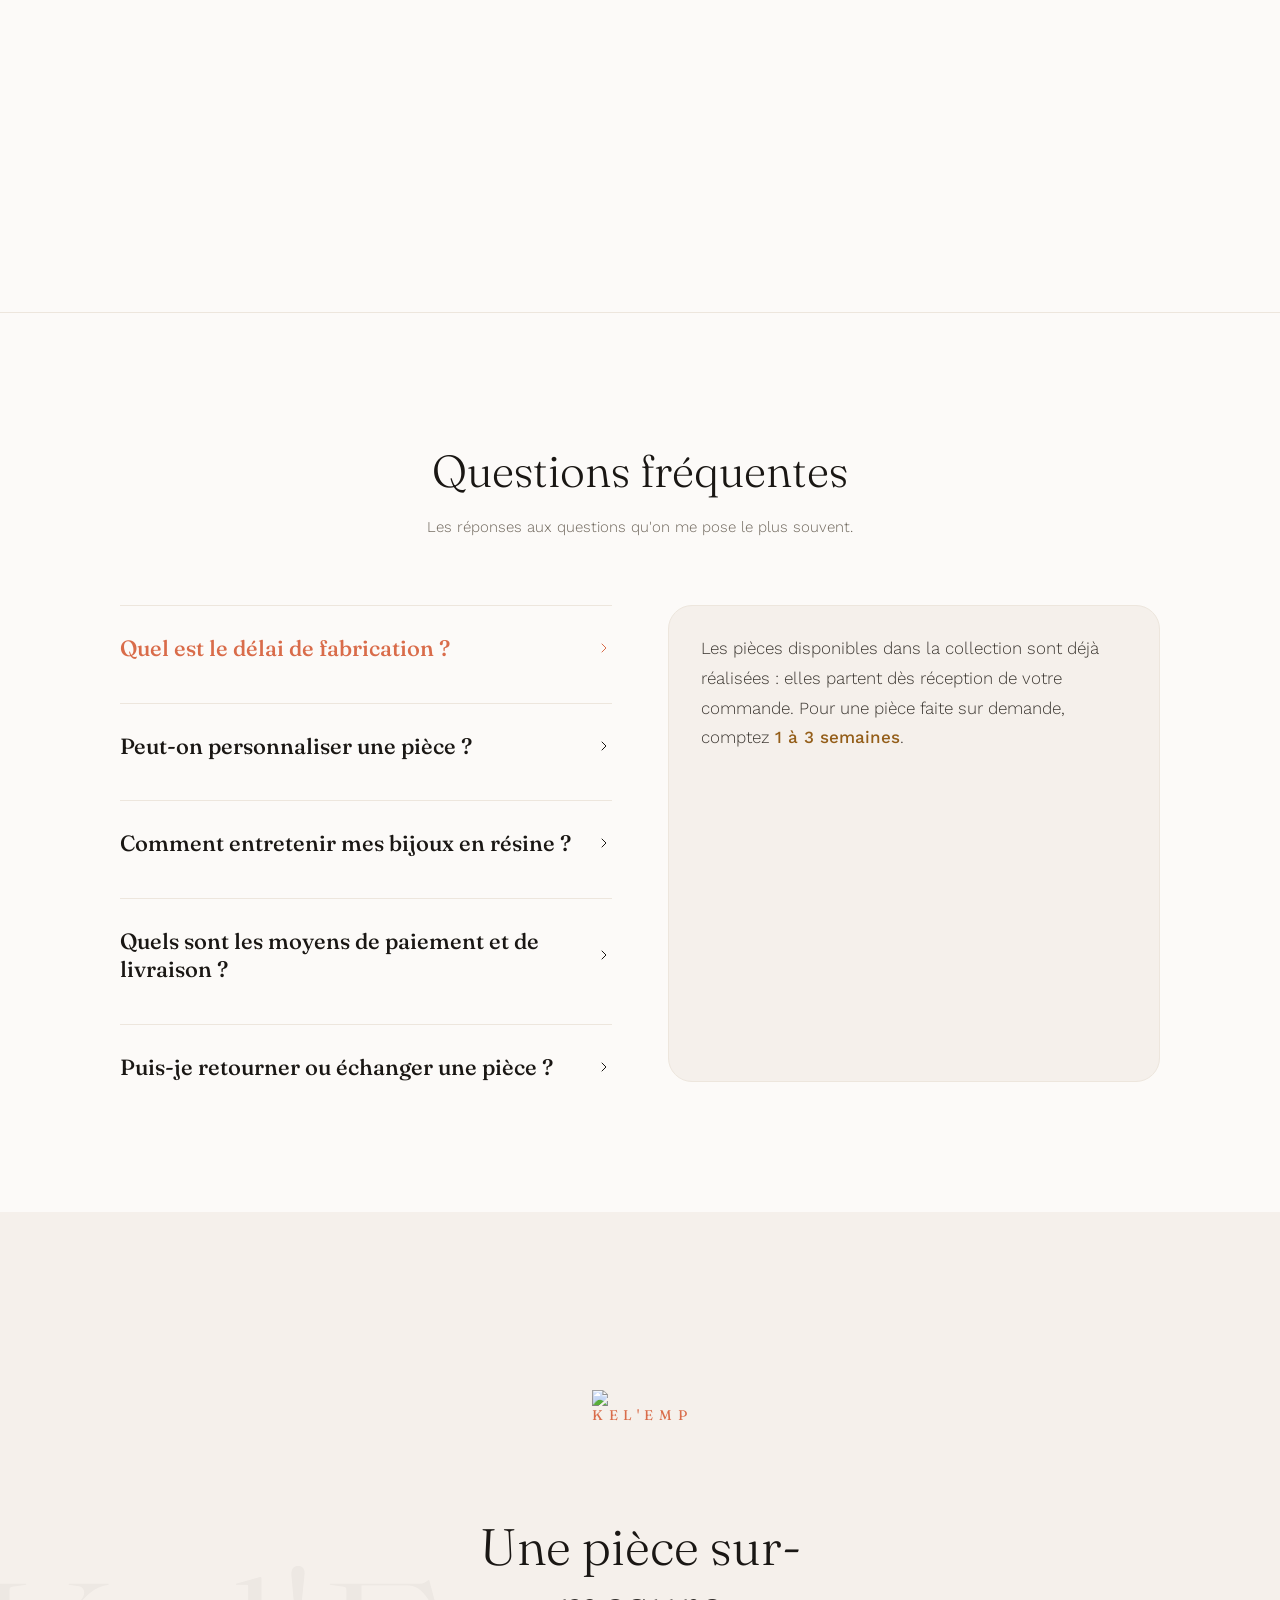
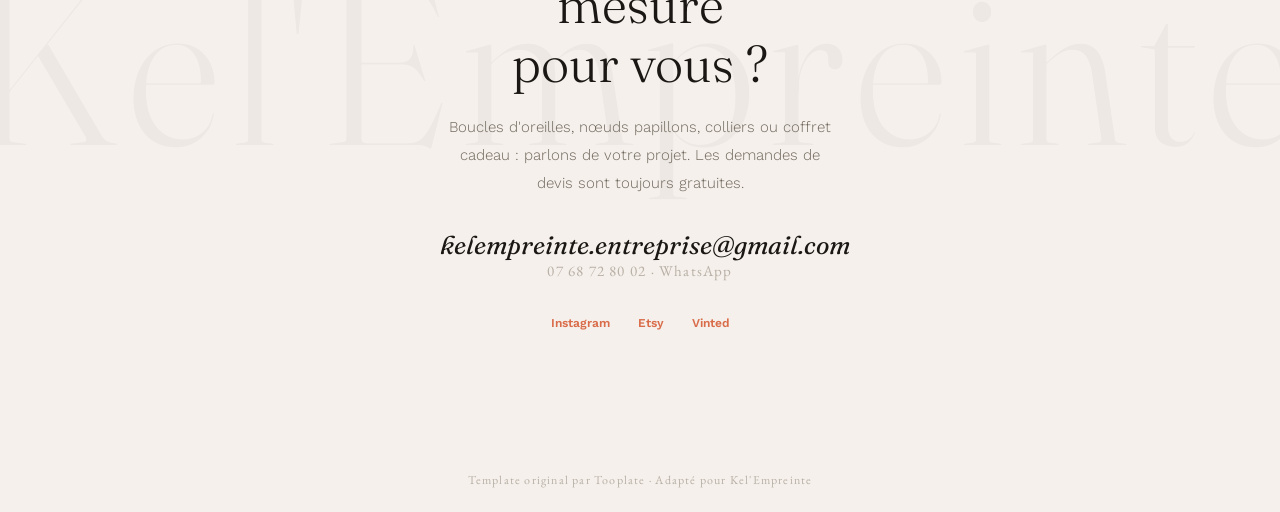
==== commit e75a7d0d: "feat(home): replace the lookbook with featured pieces and collection bands The home page becomes the" ====
--- a/index.html
+++ b/index.html
@@ -5,24 +5,25 @@
 <meta name="viewport" content="width=device-width, initial-scale=1.0">
 <meta name="color-scheme" content="light">
 <title>Kel'Empreinte · Bijoux Artisanaux Faits Main</title>
-<meta name="description" content="Kel'Empreinte · créations artisanales en résine et fleurs séchées : boucles d'oreilles, nœuds papillons, pendentifs. Fabrication française.">
+<meta name="description" content="Kel'Empreinte · créations artisanales en résine et fleurs séchées : boucles d'oreilles, nœuds papillons, colliers. Fabrication française.">
 <meta property="og:type" content="website">
 <meta property="og:site_name" content="Kel'Empreinte">
 <meta property="og:title" content="Kel'Empreinte · Bijoux Artisanaux Faits Main">
-<meta property="og:description" content="Kel'Empreinte · créations artisanales en résine et fleurs séchées : boucles d'oreilles, nœuds papillons, pendentifs. Fabrication française.">
+<meta property="og:description" content="Kel'Empreinte · créations artisanales en résine et fleurs séchées : boucles d'oreilles, nœuds papillons, colliers. Fabrication française.">
 <meta property="og:url" content="https://kel-empreinte.pages.dev/">
 <meta property="og:image" content="https://kel-empreinte.pages.dev/images/logo/og-image-kel-empreinte.png">
 <meta property="og:image:width" content="1200">
 <meta property="og:image:height" content="630">
 <meta name="twitter:card" content="summary_large_image">
 <meta name="twitter:title" content="Kel'Empreinte · Bijoux Artisanaux Faits Main">
-<meta name="twitter:description" content="Kel'Empreinte · créations artisanales en résine et fleurs séchées : boucles d'oreilles, nœuds papillons, pendentifs. Fabrication française.">
+<meta name="twitter:description" content="Kel'Empreinte · créations artisanales en résine et fleurs séchées : boucles d'oreilles, nœuds papillons, colliers. Fabrication française.">
 <meta name="twitter:image" content="https://kel-empreinte.pages.dev/images/logo/og-image-kel-empreinte.png">
 <link rel="icon" type="image/png" href="images/logo/logo-kel-empreinte.png">
 <link rel="preconnect" href="https://fonts.googleapis.com">
 <link href="https://fonts.googleapis.com/css2?family=Fraunces:ital,opsz,wght@0,9..144,300..500;1,9..144,300..500&family=Work+Sans:wght@300;400;500;600&family=EB+Garamond:ital,wght@0,400;0,500;0,600;1,400;1,500;1,600&display=swap" rel="stylesheet">
 <link rel="stylesheet" href="tokens.css">
 <link rel="stylesheet" href="tooplate-ivory-style.css">
+<link rel="stylesheet" href="shop.css">
 </head>
 <body>
 
@@ -32,8 +33,8 @@
 <!-- ═══════ FLOATING PILL NAV ═══════ -->
 <nav class="pill-nav" aria-label="Navigation principale">
   <a href="#hero" class="active" data-text="Accueil"><span>Accueil</span></a>
-  <a href="#lookbook" data-text="Collection"><span>Collection</span></a>
-  <a href="#product" data-text="Pièce signature"><span>Pièce signature</span></a>
+  <a href="/boutique/" data-text="Boutique"><span>Boutique</span></a>
+  <a href="#pieces" data-text="À la une"><span>À la une</span></a>
   <a href="#process" data-text="Savoir-faire"><span>Savoir-faire</span></a>
   <a href="#commander" data-text="Commander"><span>Commander</span></a>
   <a href="#video" data-text="L'atelier"><span>L'atelier</span></a>
@@ -46,8 +47,8 @@
 <button class="hamburger" aria-label="Ouvrir la navigation"><span></span><span></span><span></span></button>
 <nav class="mobile-nav" aria-label="Navigation mobile">
   <a href="#hero">Accueil</a>
-  <a href="#lookbook">Collection</a>
-  <a href="#product">Pièce signature</a>
+  <a href="/boutique/">Boutique</a>
+  <a href="#pieces">À la une</a>
   <a href="#process">Savoir-faire</a>
   <a href="#commander">Commander</a>
   <a href="#video">L'atelier</a>
@@ -56,23 +57,6 @@
   <a href="#signature">Contact</a>
 </nav>
 
-<!-- ═══════ MOUSE-FOLLOWING BUY CIRCLE ═══════ -->
-<div class="buy-circle" id="buyCircle"><span>Commander</span></div>
-
-<!-- ═══════ LOOKBOOK LIGHTBOX ═══════ -->
-<div class="lightbox" id="lightbox" aria-hidden="true">
-  <button class="lightbox-close" aria-label="Fermer">&times;</button>
-  <figure class="lightbox-figure">
-    <img class="lightbox-img" alt="">
-    <!-- Légende remplie par le script depuis les data-* de la carte ; masquée si la pièce n'a ni description ni dimensions -->
-    <figcaption class="lightbox-caption" hidden>
-      <span class="lightbox-caption-name"></span>
-      <span class="lightbox-caption-dimensions"></span>
-      <p class="lightbox-caption-desc"></p>
-    </figcaption>
-  </figure>
-</div>
-
 <!-- ═══════ THE CANVAS ═══════ -->
 <main>
 
@@ -80,30 +64,32 @@
   <section class="canvas-section hero" id="hero">
     <div class="hero-image">
       <img src="images/noeud-automne-1.jpg" alt="Nœud papillon artisanal en résine, teintes automnales" loading="eager">
-      <div class="hero-image-tag">Collection Automne</div>
     </div>
     <div class="hero-content">
       <div class="hero-eyebrow">
         <img class="kel-logo kel-logo--hero" src="images/logo/logo-kel-empreinte.png" alt="Kel'Empreinte" loading="eager">
       </div>
       <h1 class="hero-title">Des Bijoux<br><em>Uniques</em><br>Faits Main</h1>
-      <p class="hero-desc">Façonnés à la main dans mon atelier, en résine et fleurs séchées. Boucles d'oreilles, nœuds papillons, pendentifs&nbsp;: trois façons de porter un peu de nature sur soi.</p>
+      <p class="hero-desc">Façonnés à la main dans mon atelier, en résine et fleurs séchées. Boucles d'oreilles, nœuds papillons, colliers&nbsp;: trois façons de porter un peu de nature sur soi.</p>
       <div class="hero-cta">
-        <a href="#lookbook" class="cta-link">Découvrir la Collection</a>
-      </div>
-    </div>
-  </section>
-
-  <!-- SECTION 2: THE LOOKBOOK -->
-  <section class="canvas-section lookbook" id="lookbook">
-    <div class="lookbook-header">
-      <h2 class="lookbook-title">La Collection</h2>
-      <!-- build:lookbook-count:start — généré par build.js depuis data/products.json, toute modification manuelle ici est écrasée au déploiement -->
-      <span class="lookbook-count">17 pièces</span>
-      <!-- build:lookbook-count:end -->
-    </div>
-    <div class="lookbook-track">
-      <!-- build:lookbook-cards:start — généré par build.js depuis data/products.json, toute modification manuelle ici est écrasée au déploiement -->
+        <a href="/boutique/" class="cta-link">Découvrir la boutique</a>
+      </div>
+    </div>
+  </section>
+
+  <!-- SECTION 2 : PIÈCES MISES EN AVANT — celles qu'elle coche dans l'espace de gestion, en vente
+       seulement (une pièce réservée ou vendue en sort d'elle-même) ; si aucune, les dernières ajoutées.
+       Cartes générées par build.js, mêmes composants que la boutique (shop.css). -->
+  <section class="canvas-section canvas-section--auto home-featured" id="pieces">
+    <!-- build:home-featured:start — généré par build.js depuis data/products.json, toute modification manuelle ici est écrasée au déploiement -->
+    <div class="home-section-head">
+      <div>
+        <h2 class="home-section-title">Les dernières créations</h2>
+        <p class="home-section-note">Les dernières pièces arrivées à l'atelier.</p>
+      </div>
+      <a href="/boutique/" class="cta-link">Toute la boutique</a>
+    </div>
+    <ul class="shop-grid">
       <li class="shop-card" data-id="herbier-jaune-velours" data-availability="disponible" data-category="boucles-oreilles" data-audience="mixte" data-collections="">
         <a class="shop-card-photo" href="/boutique/herbier-jaune-velours/" aria-label="Herbier Jaune Velours">
           <img src="/images/boucles-herbier-jaune-velours.jpg" alt="Boucles d'oreilles herbier jaune sur fond bleu nuit" loading="lazy">
@@ -144,179 +130,104 @@
           <a class="shop-card-action" href="/boutique/orange-alveole-automne/">Voir la pièce</a>
         </div>
       </li>
-      <li class="shop-card" data-id="dorees-perle-emeraude" data-availability="disponible" data-category="boucles-oreilles" data-audience="mixte" data-collections="">
-        <a class="shop-card-photo" href="/boutique/dorees-perle-emeraude/" aria-label="Dorées Perle Émeraude">
-          <img src="/images/boucles-dorees-perle-emeraude.jpg" alt="Boucles d'oreilles dorées à perle émeraude" loading="lazy">
-        </a>
-        <div class="shop-card-body">
-          <a class="shop-card-name" href="/boutique/dorees-perle-emeraude/">Dorées Perle Émeraude</a>
-          <p class="shop-card-price"><span class="shop-card-price-now">17 €</span></p>
-          <a class="shop-card-action" href="/boutique/dorees-perle-emeraude/">Voir la pièce</a>
-        </div>
-      </li>
-      <li class="shop-card" data-id="triple-cercle-turquoise" data-availability="disponible" data-category="boucles-oreilles" data-audience="mixte" data-collections="">
-        <a class="shop-card-photo" href="/boutique/triple-cercle-turquoise/" aria-label="Triple Cercle Turquoise">
-          <img src="/images/boucles-triple-cercle-turquoise.jpg" alt="Boucles d'oreilles triple cercle turquoise et transparent" loading="lazy">
-        </a>
-        <div class="shop-card-body">
-          <a class="shop-card-name" href="/boutique/triple-cercle-turquoise/">Triple Cercle Turquoise</a>
-          <p class="shop-card-price"><span class="shop-card-price-now">20 €</span></p>
-          <a class="shop-card-action" href="/boutique/triple-cercle-turquoise/">Voir la pièce</a>
-        </div>
-      </li>
-      <li class="shop-card" data-id="goutte-doree-malachite" data-availability="disponible" data-category="boucles-oreilles" data-audience="mixte" data-collections="">
-        <a class="shop-card-photo" href="/boutique/goutte-doree-malachite/" aria-label="Goutte Dorée Malachite">
-          <img src="/images/boucles-goutte-doree-malachite.jpg" alt="Boucles d'oreilles goutte transparente à éclats dorés" loading="lazy">
-        </a>
-        <div class="shop-card-body">
-          <a class="shop-card-name" href="/boutique/goutte-doree-malachite/">Goutte Dorée Malachite</a>
-          <p class="shop-card-price"><span class="shop-card-price-now">14 €</span></p>
-          <a class="shop-card-action" href="/boutique/goutte-doree-malachite/">Voir la pièce</a>
-        </div>
-      </li>
-      <li class="shop-card" data-id="triple-disque-corail" data-availability="disponible" data-category="boucles-oreilles" data-audience="mixte" data-collections="">
-        <a class="shop-card-photo" href="/boutique/triple-disque-corail/" aria-label="Triple Disque Corail">
-          <img src="/images/boucles-triple-disque-corail.jpg" alt="Boucles d'oreilles triple disque corail et orange" loading="lazy">
-        </a>
-        <div class="shop-card-body">
-          <a class="shop-card-name" href="/boutique/triple-disque-corail/">Triple Disque Corail</a>
-          <p class="shop-card-price"><span class="shop-card-price-now">20 €</span></p>
-          <a class="shop-card-action" href="/boutique/triple-disque-corail/">Voir la pièce</a>
-        </div>
-      </li>
-      <li class="shop-card" data-id="herbier-perle-rouge" data-availability="disponible" data-category="boucles-oreilles" data-audience="mixte" data-collections="">
-        <a class="shop-card-photo" href="/boutique/herbier-perle-rouge/" aria-label="Herbier Perle Rouge">
-          <img src="/images/boucles-herbier-perle-rouge.jpg" alt="Boucles d'oreilles herbier doré à perle rouge" loading="lazy">
-        </a>
-        <div class="shop-card-body">
-          <a class="shop-card-name" href="/boutique/herbier-perle-rouge/">Herbier Perle Rouge</a>
-          <p class="shop-card-price"><span class="shop-card-price-now">17 €</span></p>
-          <a class="shop-card-action" href="/boutique/herbier-perle-rouge/">Voir la pièce</a>
-        </div>
-      </li>
-      <li class="shop-card" data-id="violette-feuille-doree" data-availability="disponible" data-category="boucles-oreilles" data-audience="mixte" data-collections="">
-        <a class="shop-card-photo" href="/boutique/violette-feuille-doree/" aria-label="Violette Feuille Dorée">
-          <img src="/images/boucles-violette-feuille-doree.jpg" alt="Boucles d'oreilles feuille violette à éclats dorés" loading="lazy">
-        </a>
-        <div class="shop-card-body">
-          <a class="shop-card-name" href="/boutique/violette-feuille-doree/">Violette Feuille Dorée</a>
-          <p class="shop-card-price"><span class="shop-card-price-now">18 €</span></p>
-          <a class="shop-card-action" href="/boutique/violette-feuille-doree/">Voir la pièce</a>
-        </div>
-      </li>
-      <li class="shop-card" data-id="orange-fuchsia-organique" data-availability="disponible" data-category="boucles-oreilles" data-audience="mixte" data-collections="">
-        <a class="shop-card-photo" href="/boutique/orange-fuchsia-organique/" aria-label="Orange Fuchsia Organique">
-          <img src="/images/boucles-orange-fuchsia-organique.jpg" alt="Boucles d'oreilles organiques orange et fuchsia" loading="lazy">
-        </a>
-        <div class="shop-card-body">
-          <a class="shop-card-name" href="/boutique/orange-fuchsia-organique/">Orange Fuchsia Organique</a>
-          <p class="shop-card-price"><span class="shop-card-price-now">16 €</span></p>
-          <a class="shop-card-action" href="/boutique/orange-fuchsia-organique/">Voir la pièce</a>
-        </div>
-      </li>
-      <li class="shop-card" data-id="geometrique-paillettes" data-availability="disponible" data-category="boucles-oreilles" data-audience="mixte" data-collections="">
-        <a class="shop-card-photo" href="/boutique/geometrique-paillettes/" aria-label="Géométrique Paillettes">
-          <img src="/images/boucles-geometrique-paillettes.jpg" alt="Boucles d'oreilles géométriques pailletées noires et argentées" loading="lazy">
-        </a>
-        <div class="shop-card-body">
-          <a class="shop-card-name" href="/boutique/geometrique-paillettes/">Géométrique Paillettes</a>
-          <p class="shop-card-price"><span class="shop-card-price-now">17 €</span></p>
-          <a class="shop-card-action" href="/boutique/geometrique-paillettes/">Voir la pièce</a>
-        </div>
-      </li>
-      <li class="shop-card" data-id="violette-fleurie" data-availability="disponible" data-category="boucles-oreilles" data-audience="mixte" data-collections="">
-        <a class="shop-card-photo" href="/boutique/violette-fleurie/" aria-label="Violette Fleurie">
-          <img src="/images/boucles-violette-fleurs.jpg" alt="Boucles d'oreilles violettes avec breloque fleurie" loading="lazy">
-        </a>
-        <div class="shop-card-body">
-          <a class="shop-card-name" href="/boutique/violette-fleurie/">Violette Fleurie</a>
-          <p class="shop-card-price"><span class="shop-card-price-now">24 €</span></p>
-          <a class="shop-card-action" href="/boutique/violette-fleurie/">Voir la pièce</a>
-        </div>
-      </li>
-      <li class="shop-card" data-id="feuille-rose" data-availability="disponible" data-category="boucles-oreilles" data-audience="mixte" data-collections="">
-        <a class="shop-card-photo" href="/boutique/feuille-rose/" aria-label="Feuille Rose">
-          <img src="/images/boucles-feuille-rose.jpg" alt="Boucles d'oreilles feuille rose en résine" loading="lazy">
-        </a>
-        <div class="shop-card-body">
-          <a class="shop-card-name" href="/boutique/feuille-rose/">Feuille Rose</a>
-          <p class="shop-card-price"><span class="shop-card-price-now">22 €</span></p>
-          <a class="shop-card-action" href="/boutique/feuille-rose/">Voir la pièce</a>
-        </div>
-      </li>
-      <li class="shop-card" data-id="or-corail" data-availability="disponible" data-category="boucles-oreilles" data-audience="mixte" data-collections="">
-        <a class="shop-card-photo" href="/boutique/or-corail/" aria-label="Or Corail">
-          <img src="/images/boucles-or-corail.jpg" alt="Boucles d'oreilles or et corail" loading="lazy">
-        </a>
-        <div class="shop-card-body">
-          <a class="shop-card-name" href="/boutique/or-corail/">Or Corail</a>
-          <p class="shop-card-price"><span class="shop-card-price-now">24 €</span></p>
-          <a class="shop-card-action" href="/boutique/or-corail/">Voir la pièce</a>
-        </div>
-      </li>
-      <li class="shop-card" data-id="vert-rose" data-availability="disponible" data-category="boucles-oreilles" data-audience="mixte" data-collections="">
-        <a class="shop-card-photo" href="/boutique/vert-rose/" aria-label="Vert &amp; Rose">
-          <img src="/images/boucles-vert-rose.jpg" alt="Boucles d'oreilles vert et rose" loading="lazy">
-        </a>
-        <div class="shop-card-body">
-          <a class="shop-card-name" href="/boutique/vert-rose/">Vert &amp; Rose</a>
-          <p class="shop-card-price"><span class="shop-card-price-now">22 €</span></p>
-          <a class="shop-card-action" href="/boutique/vert-rose/">Voir la pièce</a>
-        </div>
-      </li>
-      <li class="shop-card" data-id="blanc-vert" data-availability="disponible" data-category="boucles-oreilles" data-audience="mixte" data-collections="">
-        <a class="shop-card-photo" href="/boutique/blanc-vert/" aria-label="Blanc &amp; Vert">
-          <img src="/images/boucles-blanc-vert.jpg" alt="Boucles d'oreilles blanc et vert, éclats dorés" loading="lazy">
-        </a>
-        <div class="shop-card-body">
-          <a class="shop-card-name" href="/boutique/blanc-vert/">Blanc &amp; Vert</a>
-          <p class="shop-card-price"><span class="shop-card-price-now">22 €</span></p>
-          <a class="shop-card-action" href="/boutique/blanc-vert/">Voir la pièce</a>
-        </div>
-      </li>
-      <!-- build:lookbook-cards:end -->
-    </div>
-    <div class="lookbook-footer">
-      <p class="lookbook-note">Pièce faite main, de légères variations de couleur sont possibles.</p>
-      <div class="lookbook-arrows">
-        <button class="lookbook-arrow" id="lbPrev" aria-label="Précédent">
-          <svg viewBox="0 0 24 24"><polyline points="15 18 9 12 15 6"/></svg>
-        </button>
-        <button class="lookbook-arrow" id="lbNext" aria-label="Suivant">
-          <svg viewBox="0 0 24 24"><polyline points="9 6 15 12 9 18"/></svg>
-        </button>
-      </div>
-    </div>
-  </section>
-
-  <!-- SECTION 3: PRODUCT DETAIL -->
-  <section class="canvas-section product" id="product">
-    <div class="product-image-zone" id="productImageZone">
-      <img class="product-main-img" src="images/noeud-automne-1.jpg" alt="Nœud papillon Automne, pièce signature Kel'Empreinte" loading="lazy">
-      <div class="product-thumbs" id="productThumbs"></div>
-    </div>
-    <div class="product-info">
-      <div class="product-info-content">
-        <div class="product-badge">Pièce Signature</div>
-        <h2 class="product-name">Le Nœud Papillon<br>Automne</h2>
-        <div class="product-price">Sur devis</div>
-        <p class="product-desc">Composé de fleurs séchées prises dans la résine et rehaussé d'éclats dorés. Fixation en suédine, façonné à la main dans mon atelier.</p>
-        <p class="product-dimensions" hidden></p>
-        <p class="product-specs">Résine et fleurs séchées, fixation en suédine — pièce réalisée sur commande, fabriquée en France.</p>
-        <div class="product-actions">
-          <a href="https://wa.me/33768728002" id="productCta" class="cta-link" target="_blank" rel="noopener noreferrer">Demander un Devis</a>
-        </div>
-      </div>
-      <div class="product-nav">
-        <button class="product-nav-arrow" id="productPrev" aria-label="Pièce précédente">
-          <svg viewBox="0 0 24 24"><polyline points="15 18 9 12 15 6"/></svg>
-        </button>
-        <div class="product-dots" role="tablist" aria-label="Choisir une pièce"></div>
-        <button class="product-nav-arrow" id="productNext" aria-label="Pièce suivante">
-          <svg viewBox="0 0 24 24"><polyline points="9 6 15 12 9 18"/></svg>
-        </button>
-      </div>
-    </div>
+    </ul>
+    <!-- build:home-featured:end -->
+  </section>
+
+  <!-- SECTION 3 : COLLECTIONS — « Nouveautés » (automatique : les dernières pièces en vente) puis les
+       collections nommées de data/collections.json, une bande par collection ; une collection sans
+       pièce en vente n'apparaît pas. Cliquer une bande ouvre la boutique filtrée sur la collection. -->
+  <section class="canvas-section canvas-section--auto home-collections" id="collections">
+    <!-- build:home-collections:start — généré par build.js depuis data/products.json et data/collections.json, toute modification manuelle ici est écrasée au déploiement -->
+    <div class="home-band">
+      <div class="home-band-head">
+        <h2 class="home-band-title">Nouveautés</h2>
+        <a class="cta-link" href="/boutique/">Toute la boutique</a>
+      </div>
+      <ul class="home-band-track">
+        <li class="shop-card" data-id="herbier-jaune-velours" data-availability="disponible" data-category="boucles-oreilles" data-audience="mixte" data-collections="">
+          <a class="shop-card-photo" href="/boutique/herbier-jaune-velours/" aria-label="Herbier Jaune Velours">
+            <img src="/images/boucles-herbier-jaune-velours.jpg" alt="Boucles d'oreilles herbier jaune sur fond bleu nuit" loading="lazy">
+          </a>
+          <div class="shop-card-body">
+            <a class="shop-card-name" href="/boutique/herbier-jaune-velours/">Herbier Jaune Velours</a>
+            <p class="shop-card-price"><span class="shop-card-price-now">16 €</span></p>
+            <a class="shop-card-action" href="/boutique/herbier-jaune-velours/">Voir la pièce</a>
+          </div>
+        </li>
+        <li class="shop-card" data-id="transparente-cuivre-bordeaux" data-availability="disponible" data-category="boucles-oreilles" data-audience="mixte" data-collections="">
+          <a class="shop-card-photo" href="/boutique/transparente-cuivre-bordeaux/" aria-label="Transparente Cuivre &amp; Bordeaux">
+            <img src="/images/boucles-transparente-cuivre-bordeaux.jpg" alt="Boucles d'oreilles transparentes à éclats cuivrés et perle bordeaux" loading="lazy">
+          </a>
+          <div class="shop-card-body">
+            <a class="shop-card-name" href="/boutique/transparente-cuivre-bordeaux/">Transparente Cuivre &amp; Bordeaux</a>
+            <p class="shop-card-price"><span class="shop-card-price-now">17 €</span></p>
+            <a class="shop-card-action" href="/boutique/transparente-cuivre-bordeaux/">Voir la pièce</a>
+          </div>
+        </li>
+        <li class="shop-card" data-id="leopard-rose-degrade" data-availability="disponible" data-category="boucles-oreilles" data-audience="mixte" data-collections="">
+          <a class="shop-card-photo" href="/boutique/leopard-rose-degrade/" aria-label="Léopard Rose Dégradé">
+            <img src="/images/boucles-leopard-rose-degrade.jpg" alt="Boucles d'oreilles léopard dégradé rose et corail en résine" loading="lazy">
+          </a>
+          <div class="shop-card-body">
+            <a class="shop-card-name" href="/boutique/leopard-rose-degrade/">Léopard Rose Dégradé</a>
+            <p class="shop-card-price"><span class="shop-card-price-now">18 €</span></p>
+            <a class="shop-card-action" href="/boutique/leopard-rose-degrade/">Voir la pièce</a>
+          </div>
+        </li>
+        <li class="shop-card" data-id="orange-alveole-automne" data-availability="disponible" data-category="boucles-oreilles" data-audience="mixte" data-collections="">
+          <a class="shop-card-photo" href="/boutique/orange-alveole-automne/" aria-label="Orange Alvéole Automne">
+            <img src="/images/boucles-orange-alveole-automne.jpg" alt="Boucles d'oreilles alvéole orange et rouge en résine" loading="lazy">
+          </a>
+          <div class="shop-card-body">
+            <a class="shop-card-name" href="/boutique/orange-alveole-automne/">Orange Alvéole Automne</a>
+            <p class="shop-card-price"><span class="shop-card-price-now">18 €</span></p>
+            <a class="shop-card-action" href="/boutique/orange-alveole-automne/">Voir la pièce</a>
+          </div>
+        </li>
+        <li class="shop-card" data-id="dorees-perle-emeraude" data-availability="disponible" data-category="boucles-oreilles" data-audience="mixte" data-collections="">
+          <a class="shop-card-photo" href="/boutique/dorees-perle-emeraude/" aria-label="Dorées Perle Émeraude">
+            <img src="/images/boucles-dorees-perle-emeraude.jpg" alt="Boucles d'oreilles dorées à perle émeraude" loading="lazy">
+          </a>
+          <div class="shop-card-body">
+            <a class="shop-card-name" href="/boutique/dorees-perle-emeraude/">Dorées Perle Émeraude</a>
+            <p class="shop-card-price"><span class="shop-card-price-now">17 €</span></p>
+            <a class="shop-card-action" href="/boutique/dorees-perle-emeraude/">Voir la pièce</a>
+          </div>
+        </li>
+        <li class="shop-card" data-id="triple-cercle-turquoise" data-availability="disponible" data-category="boucles-oreilles" data-audience="mixte" data-collections="">
+          <a class="shop-card-photo" href="/boutique/triple-cercle-turquoise/" aria-label="Triple Cercle Turquoise">
+            <img src="/images/boucles-triple-cercle-turquoise.jpg" alt="Boucles d'oreilles triple cercle turquoise et transparent" loading="lazy">
+          </a>
+          <div class="shop-card-body">
+            <a class="shop-card-name" href="/boutique/triple-cercle-turquoise/">Triple Cercle Turquoise</a>
+            <p class="shop-card-price"><span class="shop-card-price-now">20 €</span></p>
+            <a class="shop-card-action" href="/boutique/triple-cercle-turquoise/">Voir la pièce</a>
+          </div>
+        </li>
+        <li class="shop-card" data-id="goutte-doree-malachite" data-availability="disponible" data-category="boucles-oreilles" data-audience="mixte" data-collections="">
+          <a class="shop-card-photo" href="/boutique/goutte-doree-malachite/" aria-label="Goutte Dorée Malachite">
+            <img src="/images/boucles-goutte-doree-malachite.jpg" alt="Boucles d'oreilles goutte transparente à éclats dorés" loading="lazy">
+          </a>
+          <div class="shop-card-body">
+            <a class="shop-card-name" href="/boutique/goutte-doree-malachite/">Goutte Dorée Malachite</a>
+            <p class="shop-card-price"><span class="shop-card-price-now">14 €</span></p>
+            <a class="shop-card-action" href="/boutique/goutte-doree-malachite/">Voir la pièce</a>
+          </div>
+        </li>
+        <li class="shop-card" data-id="triple-disque-corail" data-availability="disponible" data-category="boucles-oreilles" data-audience="mixte" data-collections="">
+          <a class="shop-card-photo" href="/boutique/triple-disque-corail/" aria-label="Triple Disque Corail">
+            <img src="/images/boucles-triple-disque-corail.jpg" alt="Boucles d'oreilles triple disque corail et orange" loading="lazy">
+          </a>
+          <div class="shop-card-body">
+            <a class="shop-card-name" href="/boutique/triple-disque-corail/">Triple Disque Corail</a>
+            <p class="shop-card-price"><span class="shop-card-price-now">20 €</span></p>
+            <a class="shop-card-action" href="/boutique/triple-disque-corail/">Voir la pièce</a>
+          </div>
+        </li>
+      </ul>
+    </div>
+    <!-- build:home-collections:end -->
   </section>
 
   <!-- SECTION 4: LE SAVOIR-FAIRE -->
@@ -498,7 +409,7 @@
         <img class="kel-logo kel-logo--signature" src="images/logo/logo-kel-empreinte.png" alt="Kel'Empreinte" loading="lazy">
       </div>
       <h2 class="signature-heading">Une pièce sur-mesure<br>pour vous&nbsp;?</h2>
-      <p class="signature-text">Boucles d'oreilles, nœuds papillons, pendentifs ou coffret cadeau&nbsp;: parlons de votre projet. Les demandes de devis sont toujours gratuites.</p>
+      <p class="signature-text">Boucles d'oreilles, nœuds papillons, colliers ou coffret cadeau&nbsp;: parlons de votre projet. Les demandes de devis sont toujours gratuites.</p>
       <a href="mailto:kelempreinte.entreprise@gmail.com" class="signature-email">kelempreinte.entreprise@gmail.com</a>
       <div class="signature-phone"><a href="tel:+33768728002">07 68 72 80 02</a> <span aria-hidden="true">·</span> <a href="https://wa.me/33768728002" target="_blank" rel="noopener noreferrer">WhatsApp</a></div>
       <!-- Liens boutiques : c'est ici qu'on modifie les URL si un pseudo change (migration vers data/site.json prévue) -->
@@ -514,6 +425,7 @@
   </section>
 </main>
 <script src="catalog.js"></script>
+<script src="site.js"></script>
 <script src="tooplate-ivory-script.js"></script>
 </body>
 </html>
--- a/tooplate-ivory-style.css
+++ b/tooplate-ivory-style.css
@@ -164,6 +164,11 @@
   overflow: hidden;
 }
 
+/* Pièces mises en avant, collections : la hauteur suit le contenu, pas l'écran */
+.canvas-section--auto {
+  min-height: auto;
+}
+
 /* ═══════════════════════════════════════════════
    SECTION 1: HERO (Split Screen)
    ═══════════════════════════════════════════════ */
@@ -183,20 +188,6 @@
   width: 100%;
   height: 100%;
   object-fit: cover;
-}
-
-.hero-image-tag {
-  position: absolute;
-  bottom: 32px;
-  left: 32px;
-  font-family: 'EB Garamond', serif;
-  font-size: 11px;
-  letter-spacing: 0.2em;
-  text-transform: uppercase;
-  color: var(--white);
-  background: rgba(26, 23, 20, 0.35);
-  backdrop-filter: blur(8px);
-  padding: 6px 14px;
 }
 
 .hero-content {
@@ -266,495 +257,6 @@
 
 .kel-logo--hero { width: 72px; height: 72px; }
 .kel-logo--signature { width: 96px; height: 96px; margin: 0 auto; }
-
-/* ═══════════════════════════════════════════════
-   SECTION 2: THE LOOKBOOK (Horizontal Scroll-Snap)
-   ═══════════════════════════════════════════════ */
-.lookbook {
-  background: var(--oat-mid);
-  display: flex;
-  flex-direction: column;
-  justify-content: center;
-  min-height: 100vh;
-  padding: 60px 0;
-}
-
-.lookbook-header {
-  display: flex;
-  justify-content: space-between;
-  align-items: flex-end;
-  padding: 0 64px;
-  margin-bottom: 40px;
-}
-
-.lookbook-title {
-  font-family: 'Fraunces', serif;
-  font-optical-sizing: auto;
-  font-size: clamp(28px, 3.5vw, 48px);
-  font-weight: 300;
-  color: var(--ink);
-}
-
-.lookbook-count {
-  font-family: 'EB Garamond', serif;
-  font-size: 14px;
-  color: var(--ink-faint);
-  letter-spacing: 0.12em;
-}
-
-.lookbook-track {
-  display: flex;
-  gap: 28px;
-  padding: 0 64px 66px;
-  overflow-x: auto;
-  scrollbar-width: none;
-  -ms-overflow-style: none;
-  cursor: grab;
-  -webkit-user-select: none;
-  user-select: none;
-}
-
-.lookbook-track::-webkit-scrollbar { display: none; }
-
-.lookbook-track.is-dragging { cursor: grabbing; }
-.lookbook-track.is-dragging img { pointer-events: none; }
-
-.lookbook-card {
-  flex: 0 0 auto;
-  position: relative;
-}
-
-.lookbook-card img {
-  display: block;
-  border-radius: 32px;
-  border: 10px solid var(--white);
-  box-shadow: 0 8px 40px rgba(26, 23, 20, 0.06);
-  height: 55vh;
-  min-height: 350px;
-  width: auto;
-  object-fit: cover;
-  cursor: zoom-in;
-  transition: transform 1s var(--ease-soft), box-shadow 0.8s var(--ease-soft);
-}
-
-.lookbook-card:hover img {
-  transform: translateY(-4px);
-  box-shadow: 0 16px 56px rgba(26, 23, 20, 0.1);
-}
-
-/* Pièce vendue : photo légèrement désaturée pour dire « partie » sans l'éteindre — elle doit
-   rester désirable, c'est elle qui déclenche la demande d'une pièce semblable. Le survol lui
-   rend ses couleurs. */
-.lookbook-card[data-availability="vendue"] img {
-  filter: saturate(0.7);
-  transition: transform 1s var(--ease-soft), box-shadow 0.8s var(--ease-soft), filter 0.8s var(--ease-soft);
-}
-
-.lookbook-card[data-availability="vendue"]:hover img {
-  filter: none;
-}
-
-/* Badge « Personnalisable » (pièces cochées dans le CMS) : pastille posée sur la
-   photo, même famille que le tag du hero ; c'est un lien WhatsApp, pas un décor */
-.lookbook-card-badge {
-  position: absolute;
-  top: 22px;
-  left: 22px;
-  z-index: 1;
-  font-family: 'EB Garamond', serif;
-  font-size: 11px;
-  letter-spacing: 0.2em;
-  text-transform: uppercase;
-  color: var(--white);
-  background: rgba(26, 23, 20, 0.35);
-  backdrop-filter: blur(8px);
-  padding: 6px 14px;
-  user-select: none;
-  transition: background 0.3s var(--ease-soft), transform 1s var(--ease-soft);
-}
-
-/* Suit la photo, qui monte de 4px au survol de la carte */
-.lookbook-card:hover .lookbook-card-badge {
-  transform: translateY(-4px);
-}
-
-.lookbook-card-badge:hover {
-  background: rgba(26, 23, 20, 0.55);
-}
-
-.lookbook-card-label {
-  position: absolute;
-  bottom: -28px;
-  left: 10px;
-  font-family: 'EB Garamond', serif;
-  font-size: 13px;
-  font-style: italic;
-  color: var(--ink-faint);
-}
-
-.lookbook-card-price {
-  position: absolute;
-  bottom: -54px;
-  left: 10px;
-  font-family: 'EB Garamond', serif;
-  font-size: 13px;
-  font-weight: 600;
-  letter-spacing: 0.06em;
-  color: var(--amber);
-}
-
-/* Pièce vendue : la mention prend la place du prix, en retrait (même registre que « Bientôt ») */
-.lookbook-card-price--sold {
-  font-weight: 500;
-  font-style: italic;
-  color: var(--ink-muted);
-}
-
-/* « Commander » (pièce en vente) et « Une pièce semblable ? » (pièce vendue) occupent la même
-   place ; la seconde classe existe pour que le script ne réécrive pas le lien de la première */
-.lookbook-card-cta,
-.lookbook-card-similar {
-  position: absolute;
-  bottom: -54px;
-  right: 10px;
-}
-
-.lookbook-card-visual {
-  height: 55vh;
-  min-height: 350px;
-  aspect-ratio: 3 / 4;
-  border-radius: 32px;
-  border: 10px solid var(--white);
-  box-shadow: 0 8px 40px rgba(26, 23, 20, 0.06);
-  transition: transform 1s var(--ease-soft), box-shadow 0.8s var(--ease-soft);
-  display: flex;
-  align-items: center;
-  justify-content: center;
-}
-
-.lookbook-card:hover .lookbook-card-visual {
-  transform: translateY(-4px);
-  box-shadow: 0 16px 56px rgba(26, 23, 20, 0.1);
-}
-
-.lookbook-card-visual--soon {
-  position: relative;
-  overflow: hidden;
-  background: linear-gradient(160deg, var(--oat-deep) 0%, var(--terra-ghost) 50%, var(--oat-mid) 100%);
-}
-
-.lookbook-card-visual--soon::before {
-  content: '';
-  position: absolute;
-  inset: 0;
-  z-index: 0;
-  opacity: 0.3;
-  mix-blend-mode: overlay;
-  pointer-events: none;
-  background-image: var(--noise-texture);
-  background-repeat: repeat;
-  background-size: 180px;
-}
-
-.lookbook-card-visual--soon.lookbook-card-visual--bracelet {
-  background: linear-gradient(200deg, var(--oat-mid) 0%, var(--amber-ghost) 55%, var(--oat-deep) 100%);
-}
-
-.lookbook-card-visual--soon.lookbook-card-visual--ring {
-  background: linear-gradient(235deg, var(--oat-deep) 0%, var(--gold-ghost) 45%, var(--oat-mid) 100%);
-}
-
-.lookbook-card-soon {
-  position: relative;
-  font-family: 'EB Garamond', serif;
-  font-size: 13px;
-  font-weight: 600;
-  font-style: italic;
-  color: var(--ink-muted);
-  border: 2px dashed var(--ink-faint);
-  padding: 8px 18px;
-}
-
-.lookbook-footer {
-  display: flex;
-  justify-content: space-between;
-  align-items: center;
-  margin-top: 48px;
-  padding: 0 64px;
-}
-
-.lookbook-note {
-  font-family: 'EB Garamond', serif;
-  font-size: 13px;
-  font-style: italic;
-  color: var(--ink-faint);
-}
-
-.lookbook-arrows {
-  display: flex;
-  gap: 8px;
-}
-
-.lookbook-arrow {
-  width: 44px;
-  height: 44px;
-  border-radius: 50%;
-  border: 1px solid var(--ink-faint);
-  background: transparent;
-  cursor: pointer;
-  display: flex;
-  align-items: center;
-  justify-content: center;
-  transition: border-color 0.5s var(--ease-soft), background 0.5s var(--ease-soft);
-}
-
-.lookbook-arrow:hover {
-  border-color: var(--ink);
-  background: var(--ink);
-}
-
-.lookbook-arrow svg {
-  width: 16px;
-  height: 16px;
-  stroke: var(--ink);
-  fill: none;
-  stroke-width: 1.5;
-  stroke-linecap: round;
-  stroke-linejoin: round;
-  transition: stroke 0.5s var(--ease-soft);
-}
-
-.lookbook-arrow:hover svg { stroke: var(--oat); }
-
-/* ═══════════════════════════════════════════════
-   SECTION 3: PRODUCT DETAIL
-   ═══════════════════════════════════════════════ */
-.product {
-  background: var(--oat);
-  display: grid;
-  grid-template-columns: 1.1fr 0.9fr;
-  min-height: 100vh;
-  align-items: center;
-}
-
-.product-image-zone {
-  position: relative;
-  height: 100vh;
-  overflow: hidden;
-  cursor: none;
-  background: linear-gradient(160deg, var(--oat-deep) 0%, var(--terra-ghost) 50%, var(--oat-mid) 100%);
-}
-
-.product-image-zone img {
-  width: 100%;
-  height: 100%;
-  object-fit: contain;
-}
-
-.product-thumbs {
-  display: none;
-  position: absolute;
-  bottom: 24px;
-  left: 24px;
-  gap: 8px;
-  z-index: 10;
-}
-
-.product-thumbs.is-visible {
-  display: flex;
-}
-
-.product-thumb {
-  width: 48px;
-  height: 48px;
-  border-radius: 10px;
-  border: 2px solid var(--white);
-  background-size: cover;
-  background-position: center;
-  cursor: pointer;
-  box-shadow: 0 4px 16px rgba(26, 23, 20, 0.12);
-  transition: border-color 0.3s var(--ease-soft);
-}
-
-.product-thumb.is-active {
-  border-color: var(--terra);
-}
-
-/* Mouse-following Terracotta Buy Circle */
-.buy-circle {
-  position: fixed;
-  width: 120px;
-  height: 120px;
-  border-radius: 50%;
-  background: var(--terra);
-  display: flex;
-  align-items: center;
-  justify-content: center;
-  pointer-events: none;
-  z-index: 100;
-  opacity: 0;
-  transform: scale(0.4);
-  transition: opacity 0.5s var(--ease-soft), transform 0.5s var(--ease-soft);
-  mix-blend-mode: normal;
-}
-
-.buy-circle.visible {
-  opacity: 1;
-  transform: scale(1);
-}
-
-.buy-circle span {
-  font-family: 'Work Sans', sans-serif;
-  font-size: 10px;
-  font-weight: 600;
-  letter-spacing: 0.15em;
-  text-transform: uppercase;
-  color: var(--white);
-}
-
-@media (hover: none), (pointer: coarse) {
-  .buy-circle { display: none; }
-}
-
-.product-info {
-  padding: 80px 64px;
-  display: flex;
-  flex-direction: column;
-  justify-content: center;
-}
-
-.product-badge {
-  font-family: 'EB Garamond', serif;
-  font-size: 13px;
-  font-weight: 600;
-  letter-spacing: 0.18em;
-  text-transform: uppercase;
-  color: var(--terra);
-  margin-bottom: 20px;
-}
-
-.product-name {
-  font-family: 'Fraunces', serif;
-  font-optical-sizing: auto;
-  font-size: clamp(32px, 4vw, 56px);
-  font-weight: 300;
-  line-height: 1.1;
-  color: var(--ink);
-  margin-bottom: 12px;
-}
-
-.product-price {
-  font-family: 'Fraunces', serif;
-  font-optical-sizing: auto;
-  font-size: 24px;
-  font-weight: 500;
-  color: var(--amber);
-  margin-bottom: 24px;
-}
-
-.product-desc {
-  font-size: 15px;
-  font-weight: 300;
-  line-height: 1.85;
-  color: var(--ink-muted);
-  max-width: 400px;
-  margin-bottom: 32px;
-}
-
-/* Dimensions saisies dans le CMS ; l'élément reste `hidden` tant que la pièce n'en a pas */
-.product-dimensions {
-  font-size: 14px;
-  font-weight: 400;
-  letter-spacing: 0.04em;
-  color: var(--ink-muted);
-  margin-top: -16px;
-  margin-bottom: 32px;
-}
-
-.product-specs {
-  font-size: 14px;
-  font-weight: 500;
-  color: var(--ink);
-  padding-top: 16px;
-  margin-bottom: 36px;
-  border-top: 1px solid var(--oat-deep);
-}
-
-.product-actions {
-  display: flex;
-  gap: 28px;
-  align-items: center;
-}
-
-.product-info-content {
-  transition: opacity 0.35s var(--ease-soft);
-}
-
-.product.is-fading .product-info-content,
-.product.is-fading .product-image-zone img {
-  opacity: 0;
-  transition: opacity 0.35s var(--ease-soft);
-}
-
-.product-nav {
-  display: flex;
-  align-items: center;
-  gap: 20px;
-  margin-top: 40px;
-}
-
-.product-nav-arrow {
-  width: 44px;
-  height: 44px;
-  border-radius: 50%;
-  border: 1px solid var(--ink-faint);
-  background: transparent;
-  cursor: pointer;
-  display: flex;
-  align-items: center;
-  justify-content: center;
-  flex-shrink: 0;
-  transition: border-color 0.5s var(--ease-soft), background 0.5s var(--ease-soft);
-}
-
-.product-nav-arrow:hover {
-  border-color: var(--ink);
-  background: var(--ink);
-}
-
-.product-nav-arrow svg {
-  width: 16px;
-  height: 16px;
-  stroke: var(--ink);
-  fill: none;
-  stroke-width: 1.5;
-  stroke-linecap: round;
-  stroke-linejoin: round;
-  transition: stroke 0.5s var(--ease-soft);
-}
-
-.product-nav-arrow:hover svg { stroke: var(--oat); }
-
-.product-dots {
-  display: flex;
-  gap: 10px;
-}
-
-.product-dot {
-  width: 8px;
-  height: 8px;
-  border-radius: 50%;
-  border: 1px solid var(--ink-faint);
-  background: transparent;
-  cursor: pointer;
-  padding: 0;
-  transition: background 0.4s var(--ease-soft), border-color 0.4s var(--ease-soft);
-}
-
-.product-dot.is-active {
-  background: var(--terra);
-  border-color: var(--terra);
-}
 
 /* ═══════════════════════════════════════════════
    SECTION 4: THE PROCESS (Vertical Timeline)
@@ -1492,7 +994,7 @@
 .mobile-nav a:hover { color: var(--terra); }
 
 /* ═══════════════════════════════════════════════
-   LOOKBOOK LIGHTBOX
+   LIGHTBOX (pages pièce — via site.js)
    ═══════════════════════════════════════════════ */
 .lightbox {
   position: fixed;
@@ -1611,9 +1113,6 @@
   .hero-image { height: 50vh; }
   .hero-content { padding: 48px 40px; }
 
-  .product { grid-template-columns: 1fr; }
-  .product-image-zone { height: 50vh; }
-  .product-info { padding: 48px 40px; }
 
   .process { padding: 80px 40px; }
   .process-inner {
@@ -1624,8 +1123,6 @@
   .order { padding: 80px 40px; }
   .order-grid { grid-template-columns: repeat(2, 1fr); gap: 40px 32px; }
 
-  .lookbook-header { padding: 0 40px; }
-  .lookbook-track { padding: 0 40px 66px; }
 }
 
 @media (max-width: 768px) {
@@ -1636,19 +1133,7 @@
   .hero-image { height: 45vh; min-height: 280px; }
   .hero-content { padding: 36px 24px 48px; }
 
-  .lookbook { padding: 48px 0; }
-  .lookbook-header { padding: 0 24px; margin-bottom: 28px; }
-  .lookbook-track { padding: 0 24px 100px; gap: 16px; }
-  .lookbook-card img { height: 45vh; min-height: 260px; border-radius: 24px; border-width: 6px; }
-  .lookbook-card-visual { height: 45vh; min-height: 260px; border-radius: 24px; border-width: 6px; }
-  .lookbook-card-badge { top: 18px; left: 18px; }
-  .lookbook-card-price { bottom: -52px; }
-  .lookbook-card-cta, .lookbook-card-similar { bottom: -80px; right: auto; left: 10px; }
-  .lookbook-footer { padding: 0 24px; flex-direction: column; align-items: flex-start; gap: 16px; }
-
-  .product-image-zone { height: 50vh; cursor: auto; }
-  .buy-circle { display: none; }
-  .product-info { padding: 36px 24px 48px; }
+
 
   .process { padding: 60px 24px; }
   .timeline { padding-left: 28px; }
--- a/shop.css
+++ b/shop.css
@@ -0,0 +1,851 @@
+@charset "utf-8";
+/* Boutique, pages pièce et sections catalogue de l'accueil — composants du site marchand (KD-97).
+
+   Chargée après tokens.css et tooplate-ivory-style.css par index.html, /boutique/, les pages pièce
+   et 404.html. Elle ne redéfinit aucune couleur : tout vient de tokens.css. Les choix de la
+   maquette : cartes en grille de deux colonnes sur mobile, photo carrée, bouton discret à bordure
+   fine ; puces en pilules, l'active en inversé ; pastilles d'état sur la photo ; ancien prix barré
+   en gris ; collections en bandes horizontales titrées dans la police éditoriale (Fraunces). */
+
+/* ═══════════════════════════════════════════════
+   PAGES : structure
+   ═══════════════════════════════════════════════ */
+.shop,
+.piece,
+.not-found {
+  padding: 120px 64px 96px;
+  max-width: 1280px;
+  margin: 0 auto;
+}
+
+/* ═══════════════════════════════════════════════
+   CARTE D'UNE PIÈCE — boutique et « Pièces mises en avant »
+   ═══════════════════════════════════════════════ */
+.shop-grid {
+  list-style: none;
+  margin: 0;
+  padding: 0;
+  display: grid;
+  grid-template-columns: repeat(4, minmax(0, 1fr));
+  gap: 40px 28px;
+}
+
+.shop-card {
+  display: flex;
+  flex-direction: column;
+  min-width: 0;
+}
+
+.shop-card[hidden] { display: none; }
+
+.shop-card-photo {
+  position: relative;
+  display: block;
+  aspect-ratio: 1 / 1;
+  overflow: hidden;
+  border-radius: 24px;
+  background: var(--oat-deep);
+  box-shadow: 0 8px 32px rgba(26, 23, 20, 0.06);
+  transition: transform 0.9s var(--ease-soft), box-shadow 0.8s var(--ease-soft);
+}
+
+.shop-card-photo img {
+  width: 100%;
+  height: 100%;
+  object-fit: cover;
+  transition: transform 1.2s var(--ease-soft), opacity 0.6s var(--ease-soft);
+}
+
+.shop-card-photo:hover {
+  transform: translateY(-4px);
+  box-shadow: 0 16px 48px rgba(26, 23, 20, 0.1);
+}
+
+.shop-card-photo:hover img { transform: scale(1.03); }
+
+/* Vendue : la photo s'estompe (elle reste désirable : c'est elle qui déclenche « une pièce
+   semblable ? »), le survol lui rend ses couleurs */
+.shop-card[data-availability="vendue"] .shop-card-photo img { opacity: 0.55; }
+.shop-card[data-availability="vendue"] .shop-card-photo:hover img { opacity: 0.85; }
+
+/* Pastille d'état, en haut à gauche de la photo */
+.shop-card-badge {
+  position: absolute;
+  top: 12px;
+  left: 12px;
+  padding: 5px 11px;
+  border-radius: 999px;
+  font-family: 'Work Sans', sans-serif;
+  font-size: 11px;
+  font-weight: 600;
+  letter-spacing: 0.08em;
+  text-transform: uppercase;
+  pointer-events: none;
+}
+
+.shop-card-badge--reserved {
+  background: var(--oat);
+  color: var(--amber-deep);
+  border: 1px solid var(--amber);
+}
+
+.shop-card-badge--sold {
+  background: var(--oat-mid);
+  color: var(--ink-muted);
+  border: 1px solid var(--oat-deep);
+}
+
+.shop-card-body {
+  display: flex;
+  flex-direction: column;
+  align-items: flex-start;
+  gap: 6px;
+  padding: 16px 6px 0;
+}
+
+.shop-card-name {
+  font-family: 'Fraunces', serif;
+  font-optical-sizing: auto;
+  font-size: 18px;
+  font-weight: 400;
+  line-height: 1.25;
+  color: var(--ink);
+  transition: color 0.4s var(--ease-soft);
+}
+
+.shop-card-name:hover { color: var(--terra); }
+
+.shop-card-ref {
+  font-family: 'EB Garamond', serif;
+  font-size: 13px;
+  font-style: italic;
+  letter-spacing: 0.06em;
+  color: var(--ink-faint);
+  margin-top: -4px;
+}
+
+.shop-card-price {
+  font-family: 'Work Sans', sans-serif;
+  font-size: 14px;
+  font-weight: 600;
+  letter-spacing: 0.04em;
+  color: var(--ink);
+  margin: 0;
+}
+
+/* Promotion : l'ancien prix barré, en gris, devant le nouveau */
+.shop-card-price-old {
+  font-weight: 400;
+  color: var(--ink-faint);
+  margin-right: 6px;
+}
+
+/* « Voir la pièce » aujourd'hui, « Ajouter » avec le panier (KD-64) : bordure fine, jamais plein */
+.shop-card-action {
+  display: inline-block;
+  margin-top: 6px;
+  padding: 8px 16px;
+  border: 1px solid var(--ink-faint);
+  border-radius: 999px;
+  font-family: 'Work Sans', sans-serif;
+  font-size: 12px;
+  font-weight: 600;
+  letter-spacing: 0.04em;
+  color: var(--ink);
+  transition: border-color 0.4s var(--ease-soft), color 0.4s var(--ease-soft), background 0.4s var(--ease-soft);
+}
+
+.shop-card-action:hover {
+  border-color: var(--ink);
+  background: var(--ink);
+  color: var(--oat);
+}
+
+/* Réservée : la date prend la place du bouton */
+.shop-card-until {
+  margin: 4px 0 0;
+  font-family: 'EB Garamond', serif;
+  font-size: 14px;
+  font-style: italic;
+  color: var(--amber-deep);
+}
+
+/* Vendue : le lien accent prend la place du prix et du bouton */
+.shop-card-similar {
+  margin-top: 4px;
+}
+
+/* ═══════════════════════════════════════════════
+   BOUTIQUE : en-tête, filtres, grille
+   ═══════════════════════════════════════════════ */
+.shop-header {
+  max-width: 640px;
+  margin-bottom: 40px;
+}
+
+.shop-eyebrow,
+.piece-eyebrow,
+.not-found-eyebrow {
+  font-family: 'EB Garamond', serif;
+  font-size: 13px;
+  font-weight: 600;
+  letter-spacing: 0.18em;
+  text-transform: uppercase;
+  color: var(--terra);
+  margin: 0 0 14px;
+}
+
+.shop-title {
+  font-family: 'Fraunces', serif;
+  font-optical-sizing: auto;
+  font-size: clamp(36px, 4.5vw, 64px);
+  font-weight: 300;
+  line-height: 1.05;
+  color: var(--ink);
+  margin: 0 0 18px;
+}
+
+.shop-intro {
+  font-size: 15px;
+  font-weight: 300;
+  line-height: 1.85;
+  color: var(--ink-muted);
+  margin: 0;
+}
+
+/* Arrivée depuis une collection : mention avec croix, au-dessus des filtres */
+.shop-collection {
+  display: inline-flex;
+  align-items: center;
+  gap: 10px;
+  margin: 0 0 24px;
+  padding: 10px 10px 10px 18px;
+  border-radius: 999px;
+  background: var(--terra-light);
+  font-family: 'Fraunces', serif;
+  font-optical-sizing: auto;
+  font-size: 16px;
+  color: var(--ink);
+}
+
+.shop-collection[hidden] { display: none; }
+
+.shop-collection-label {
+  font-family: 'EB Garamond', serif;
+  font-size: 13px;
+  font-weight: 600;
+  letter-spacing: 0.12em;
+  text-transform: uppercase;
+  color: var(--terra);
+}
+
+.shop-collection-clear,
+.shop-active-chip {
+  border: none;
+  background: none;
+  cursor: pointer;
+  font: inherit;
+  color: inherit;
+}
+
+.shop-collection-clear {
+  width: 28px;
+  height: 28px;
+  border-radius: 50%;
+  background: var(--oat);
+  font-size: 18px;
+  line-height: 1;
+  color: var(--ink);
+  transition: background 0.3s, color 0.3s;
+}
+
+.shop-collection-clear:hover { background: var(--ink); color: var(--oat); }
+
+/* Deux barres de puces, chacune défilante au pouce ; la barre déborde de sa gouttière pour que
+   la dernière puce ne soit pas coupée net */
+.shop-filters {
+  display: flex;
+  flex-direction: column;
+  gap: 10px;
+  margin-bottom: 20px;
+}
+
+.shop-chips {
+  display: flex;
+  gap: 8px;
+  overflow-x: auto;
+  scrollbar-width: none;
+  -ms-overflow-style: none;
+  margin: 0 -64px;
+  padding: 2px 64px;
+  scroll-padding: 0 64px;
+  -webkit-overflow-scrolling: touch;
+}
+
+.shop-chips::-webkit-scrollbar { display: none; }
+
+.shop-chip {
+  flex: 0 0 auto;
+  display: inline-flex;
+  align-items: center;
+  gap: 7px;
+  padding: 9px 15px;
+  border: 1px solid var(--ink-faint);
+  border-radius: 999px;
+  background: transparent;
+  font-family: 'Work Sans', sans-serif;
+  font-size: 13px;
+  font-weight: 500;
+  color: var(--ink);
+  white-space: nowrap;
+  cursor: pointer;
+  transition: background 0.35s var(--ease-soft), color 0.35s var(--ease-soft), border-color 0.35s var(--ease-soft);
+}
+
+.shop-chip:hover { border-color: var(--ink); }
+
+/* Puce active : inversée */
+.shop-chip[aria-pressed="true"] {
+  background: var(--ink);
+  border-color: var(--ink);
+  color: var(--oat);
+}
+
+.shop-chip-count {
+  font-family: 'EB Garamond', serif;
+  font-size: 13px;
+  font-weight: 500;
+  color: var(--ink-muted);
+}
+
+.shop-chip[aria-pressed="true"] .shop-chip-count { color: var(--oat-deep); }
+
+/* Zéro pièce avec les autres filtres : la puce reste là (on voit ce qui existe) mais s'efface */
+.shop-chip.is-empty { opacity: 0.45; }
+
+.shop-toolbar {
+  display: flex;
+  flex-wrap: wrap;
+  align-items: center;
+  gap: 12px 20px;
+  margin-bottom: 28px;
+}
+
+.shop-count {
+  margin: 0;
+  font-family: 'EB Garamond', serif;
+  font-size: 14px;
+  letter-spacing: 0.12em;
+  color: var(--ink-faint);
+}
+
+.shop-active {
+  list-style: none;
+  display: flex;
+  flex-wrap: wrap;
+  gap: 8px;
+  margin: 0;
+  padding: 0;
+}
+
+.shop-active[hidden] { display: none; }
+
+.shop-active-chip {
+  display: inline-flex;
+  align-items: center;
+  gap: 8px;
+  padding: 6px 12px;
+  border-radius: 999px;
+  background: var(--oat-mid);
+  font-family: 'Work Sans', sans-serif;
+  font-size: 12px;
+  font-weight: 500;
+  color: var(--ink-soft);
+  transition: background 0.3s;
+}
+
+.shop-active-chip:hover { background: var(--oat-deep); }
+
+.shop-active-x { font-size: 15px; line-height: 1; }
+
+.shop-empty {
+  margin: 48px 0 0;
+  font-size: 15px;
+  font-weight: 300;
+  color: var(--ink-muted);
+}
+
+.shop-empty[hidden] { display: none; }
+
+/* Aucune pièce visible dans le catalogue (tout est parti) : la grille le dit elle-même */
+.shop-grid-empty {
+  grid-column: 1 / -1;
+  padding: 48px 0;
+  font-family: 'Fraunces', serif;
+  font-optical-sizing: auto;
+  font-size: clamp(20px, 2.5vw, 28px);
+  font-weight: 300;
+  line-height: 1.4;
+  color: var(--ink-muted);
+}
+
+/* ═══════════════════════════════════════════════
+   PAGE PIÈCE
+   ═══════════════════════════════════════════════ */
+.piece-breadcrumb {
+  margin-bottom: 32px;
+}
+
+.piece-article {
+  display: grid;
+  grid-template-columns: minmax(0, 1.05fr) minmax(0, 0.95fr);
+  gap: 64px;
+  align-items: start;
+}
+
+.piece-gallery {
+  position: sticky;
+  top: 100px;
+}
+
+.piece-main {
+  position: relative;
+  display: block;
+  width: 100%;
+  aspect-ratio: 4 / 5;
+  padding: 0;
+  border: none;
+  border-radius: 28px;
+  overflow: hidden;
+  background: linear-gradient(160deg, var(--oat-deep) 0%, var(--terra-ghost) 50%, var(--oat-mid) 100%);
+  cursor: zoom-in;
+}
+
+.piece-main img {
+  width: 100%;
+  height: 100%;
+  object-fit: contain;
+  transition: opacity 0.6s var(--ease-soft);
+}
+
+.piece-article[data-availability="vendue"] .piece-main img { opacity: 0.7; }
+
+.piece-main .shop-card-badge {
+  top: 18px;
+  left: 18px;
+  font-size: 12px;
+}
+
+.piece-thumbs {
+  display: flex;
+  flex-wrap: wrap;
+  gap: 10px;
+  margin-top: 14px;
+}
+
+.piece-thumb {
+  width: 64px;
+  height: 64px;
+  padding: 0;
+  border: 2px solid var(--white);
+  border-radius: 14px;
+  overflow: hidden;
+  background: var(--oat-deep);
+  box-shadow: 0 4px 16px rgba(26, 23, 20, 0.1);
+  cursor: pointer;
+  transition: border-color 0.3s var(--ease-soft);
+}
+
+.piece-thumb img { width: 100%; height: 100%; object-fit: cover; }
+
+.piece-thumb.is-active { border-color: var(--terra); }
+
+.piece-info {
+  padding-top: 8px;
+}
+
+.piece-name {
+  font-family: 'Fraunces', serif;
+  font-optical-sizing: auto;
+  font-size: clamp(32px, 4vw, 54px);
+  font-weight: 300;
+  line-height: 1.08;
+  color: var(--ink);
+  margin: 0 0 10px;
+}
+
+.piece-ref {
+  font-family: 'EB Garamond', serif;
+  font-size: 15px;
+  font-style: italic;
+  letter-spacing: 0.06em;
+  color: var(--ink-faint);
+  margin: 0 0 22px;
+}
+
+.piece-price {
+  font-family: 'Fraunces', serif;
+  font-optical-sizing: auto;
+  font-size: 26px;
+  font-weight: 500;
+  color: var(--amber);
+  margin: 0 0 24px;
+}
+
+.piece-price-old {
+  font-size: 20px;
+  font-weight: 400;
+  color: var(--ink-faint);
+  margin-right: 10px;
+}
+
+.piece-state {
+  display: inline-block;
+  margin: 0 0 24px;
+  padding: 8px 14px;
+  border-radius: 999px;
+  font-family: 'EB Garamond', serif;
+  font-size: 15px;
+  font-style: italic;
+}
+
+.piece-state--reserved {
+  background: var(--oat);
+  color: var(--amber-deep);
+  border: 1px solid var(--amber);
+}
+
+.piece-state--sold {
+  background: var(--oat-mid);
+  color: var(--ink-muted);
+}
+
+.piece-actions {
+  display: flex;
+  flex-wrap: wrap;
+  align-items: center;
+  gap: 16px 28px;
+  margin-bottom: 36px;
+}
+
+/* Le bouton principal d'une page pièce : plein, terracotta — le seul bouton plein du site */
+.piece-cta {
+  display: inline-block;
+  padding: 14px 26px;
+  border-radius: 999px;
+  background: var(--terra);
+  font-family: 'Work Sans', sans-serif;
+  font-size: 13px;
+  font-weight: 600;
+  letter-spacing: 0.06em;
+  color: var(--white);
+  transition: background 0.4s var(--ease-soft), transform 0.4s var(--ease-soft);
+}
+
+.piece-cta:hover { background: var(--ink); transform: translateY(-1px); }
+
+/* Description : ses retours à la ligne et ses emojis, tels qu'elle les écrit */
+.piece-desc {
+  font-size: 15px;
+  font-weight: 300;
+  line-height: 1.9;
+  color: var(--ink-soft);
+  white-space: pre-line;
+  margin: 0 0 32px;
+  max-width: 520px;
+}
+
+.piece-details {
+  display: grid;
+  grid-template-columns: max-content 1fr;
+  gap: 10px 24px;
+  margin: 0 0 32px;
+  padding-top: 20px;
+  border-top: 1px solid var(--oat-deep);
+  font-size: 14px;
+}
+
+.piece-details dt {
+  font-family: 'EB Garamond', serif;
+  font-size: 13px;
+  font-weight: 600;
+  letter-spacing: 0.12em;
+  text-transform: uppercase;
+  color: var(--ink-faint);
+  padding-top: 2px;
+}
+
+.piece-details dd {
+  margin: 0;
+  color: var(--ink);
+  font-weight: 400;
+}
+
+.piece-custom {
+  padding: 22px 24px;
+  border-radius: 20px;
+  background: var(--oat-mid);
+  margin-bottom: 32px;
+}
+
+.piece-custom-title {
+  font-family: 'Fraunces', serif;
+  font-optical-sizing: auto;
+  font-size: 20px;
+  font-weight: 400;
+  color: var(--ink);
+  margin: 0 0 8px;
+}
+
+.piece-custom-text {
+  font-size: 14px;
+  font-weight: 300;
+  line-height: 1.8;
+  color: var(--ink-muted);
+  margin: 0 0 14px;
+}
+
+.piece-note {
+  font-family: 'EB Garamond', serif;
+  font-size: 14px;
+  font-style: italic;
+  line-height: 1.7;
+  color: var(--ink-faint);
+  margin: 0;
+}
+
+/* ═══════════════════════════════════════════════
+   ACCUEIL : pièces mises en avant, bandes de collections
+   ═══════════════════════════════════════════════ */
+.home-featured,
+.home-collections {
+  padding: 96px 64px;
+}
+
+.home-featured { background: var(--oat); }
+.home-collections { background: var(--oat-mid); }
+
+.home-section-head {
+  display: flex;
+  justify-content: space-between;
+  align-items: flex-end;
+  gap: 24px;
+  margin-bottom: 40px;
+}
+
+.home-section-title {
+  font-family: 'Fraunces', serif;
+  font-optical-sizing: auto;
+  font-size: clamp(28px, 3.5vw, 48px);
+  font-weight: 300;
+  line-height: 1.1;
+  color: var(--ink);
+  margin: 0;
+}
+
+.home-section-note {
+  font-family: 'EB Garamond', serif;
+  font-size: 14px;
+  font-style: italic;
+  color: var(--ink-faint);
+  margin: 6px 0 0;
+}
+
+/* Deux colonnes : les pièces qu'elle a choisies méritent de grandes photos */
+.home-featured .shop-grid {
+  grid-template-columns: repeat(2, minmax(0, 1fr));
+  gap: 48px 40px;
+  max-width: 1040px;
+  margin: 0 auto;
+}
+
+.home-featured .shop-card-photo { border-radius: 32px; }
+.home-featured .shop-card-name { font-size: 22px; }
+
+/* Une bande par collection : titre éditorial, accroche, pièces qui défilent au pouce */
+.home-band + .home-band { margin-top: 64px; }
+
+.home-band-head {
+  display: flex;
+  flex-wrap: wrap;
+  align-items: baseline;
+  justify-content: space-between;
+  gap: 8px 24px;
+  margin-bottom: 24px;
+}
+
+.home-band-title {
+  font-family: 'Fraunces', serif;
+  font-optical-sizing: auto;
+  font-size: clamp(26px, 3vw, 40px);
+  font-weight: 300;
+  font-style: italic;
+  line-height: 1.1;
+  color: var(--ink);
+  margin: 0;
+}
+
+.home-band-tagline {
+  flex-basis: 100%;
+  font-size: 15px;
+  font-weight: 300;
+  line-height: 1.7;
+  color: var(--ink-muted);
+  margin: 0;
+  max-width: 560px;
+}
+
+.home-band-track {
+  list-style: none;
+  display: flex;
+  gap: 24px;
+  margin: 0 -64px;
+  padding: 4px 64px 12px;
+  overflow-x: auto;
+  scrollbar-width: none;
+  -ms-overflow-style: none;
+  scroll-snap-type: x proximity;
+  scroll-padding: 0 64px;
+  -webkit-overflow-scrolling: touch;
+}
+
+.home-band-track::-webkit-scrollbar { display: none; }
+
+.home-band-track .shop-card {
+  flex: 0 0 240px;
+  scroll-snap-align: start;
+}
+
+.home-band-track .shop-card-photo { border-radius: 20px; }
+.home-band-track .shop-card-name { font-size: 16px; }
+
+/* Aucune bande (catalogue sans pièce en vente) : la section disparaît plutôt que de rester vide */
+.home-collections:not(:has(.home-band)) { display: none; }
+
+/* Couverture facultative d'une collection : première tuile de la bande */
+.home-band-cover { flex: 0 0 240px; scroll-snap-align: start; }
+.home-band-cover a { display: block; aspect-ratio: 1 / 1; border-radius: 20px; overflow: hidden; background: var(--oat-deep); }
+.home-band-cover img { width: 100%; height: 100%; object-fit: cover; }
+
+/* ═══════════════════════════════════════════════
+   PIED DE PAGE (boutique, pages pièce)
+   ═══════════════════════════════════════════════ */
+.site-footer {
+  background: var(--oat-mid);
+  padding: 64px 24px 40px;
+  text-align: center;
+}
+
+.site-footer-logo {
+  margin: 0 auto 20px;
+}
+
+.site-footer-contact {
+  font-family: 'EB Garamond', serif;
+  font-size: 15px;
+  letter-spacing: 0.06em;
+  color: var(--ink-muted);
+  margin: 0 0 18px;
+}
+
+.site-footer-contact a { transition: color 0.4s; }
+.site-footer-contact a:hover { color: var(--terra); }
+
+.site-footer-links {
+  display: flex;
+  justify-content: center;
+  gap: 28px;
+  margin: 0 0 32px;
+}
+
+.site-footer-credit {
+  font-family: 'EB Garamond', serif;
+  font-size: 12px;
+  letter-spacing: 0.1em;
+  color: var(--ink-faint);
+  margin: 0;
+}
+
+/* ═══════════════════════════════════════════════
+   404
+   ═══════════════════════════════════════════════ */
+.not-found {
+  min-height: 100vh;
+  display: flex;
+  flex-direction: column;
+  justify-content: center;
+  align-items: flex-start;
+  max-width: 720px;
+}
+
+.not-found-logo { margin-bottom: 32px; }
+
+.not-found-title {
+  font-family: 'Fraunces', serif;
+  font-optical-sizing: auto;
+  font-size: clamp(30px, 4vw, 52px);
+  font-weight: 300;
+  line-height: 1.12;
+  color: var(--ink);
+  margin: 0 0 20px;
+}
+
+.not-found-text {
+  font-size: 15px;
+  font-weight: 300;
+  line-height: 1.85;
+  color: var(--ink-muted);
+  margin: 0 0 36px;
+}
+
+.not-found-actions {
+  display: flex;
+  flex-wrap: wrap;
+  align-items: center;
+  gap: 16px 28px;
+  margin: 0;
+}
+
+/* ═══════════════════════════════════════════════
+   RESPONSIVE
+   ═══════════════════════════════════════════════ */
+@media (max-width: 1024px) {
+  .shop, .piece, .not-found { padding: 110px 40px 80px; }
+  .shop-chips, .home-band-track { margin: 0 -40px; padding-left: 40px; padding-right: 40px; scroll-padding: 0 40px; }
+  .shop-grid { grid-template-columns: repeat(3, minmax(0, 1fr)); gap: 32px 20px; }
+  .piece-article { grid-template-columns: 1fr; gap: 40px; }
+  .piece-gallery { position: static; }
+  .home-featured, .home-collections { padding: 80px 40px; }
+}
+
+@media (max-width: 768px) {
+  .shop, .piece, .not-found { padding: 88px 16px 64px; }
+  .shop-header { margin-bottom: 28px; }
+  .shop-chips, .home-band-track { margin: 0 -16px; padding-left: 16px; padding-right: 16px; scroll-padding: 0 16px; }
+  .shop-toolbar { margin-bottom: 20px; }
+
+  /* Deux colonnes sur mobile : c'est la maquette */
+  .shop-grid { grid-template-columns: repeat(2, minmax(0, 1fr)); gap: 28px 14px; }
+  .shop-card-photo { border-radius: 18px; }
+  .shop-card-body { padding: 12px 2px 0; gap: 5px; }
+  .shop-card-name { font-size: 16px; }
+  .shop-card-action { padding: 7px 13px; font-size: 11px; }
+
+  .piece-breadcrumb { margin-bottom: 20px; }
+  .piece-main { border-radius: 20px; }
+  .piece-thumb { width: 56px; height: 56px; }
+  .piece-details { grid-template-columns: 1fr; gap: 4px; }
+  .piece-details dd { margin-bottom: 10px; }
+
+  .home-featured, .home-collections { padding: 60px 16px; }
+  .home-section-head { flex-direction: column; align-items: flex-start; gap: 8px; margin-bottom: 28px; }
+  .home-featured .shop-grid { gap: 28px 14px; }
+  .home-featured .shop-card-photo { border-radius: 18px; }
+  .home-featured .shop-card-name { font-size: 17px; }
+  .home-band + .home-band { margin-top: 48px; }
+  .home-band-track { gap: 14px; }
+  .home-band-track .shop-card, .home-band-cover { flex-basis: 176px; }
+
+  .site-footer { padding: 48px 16px 32px; }
+  .site-footer-links { gap: 20px; }
+}
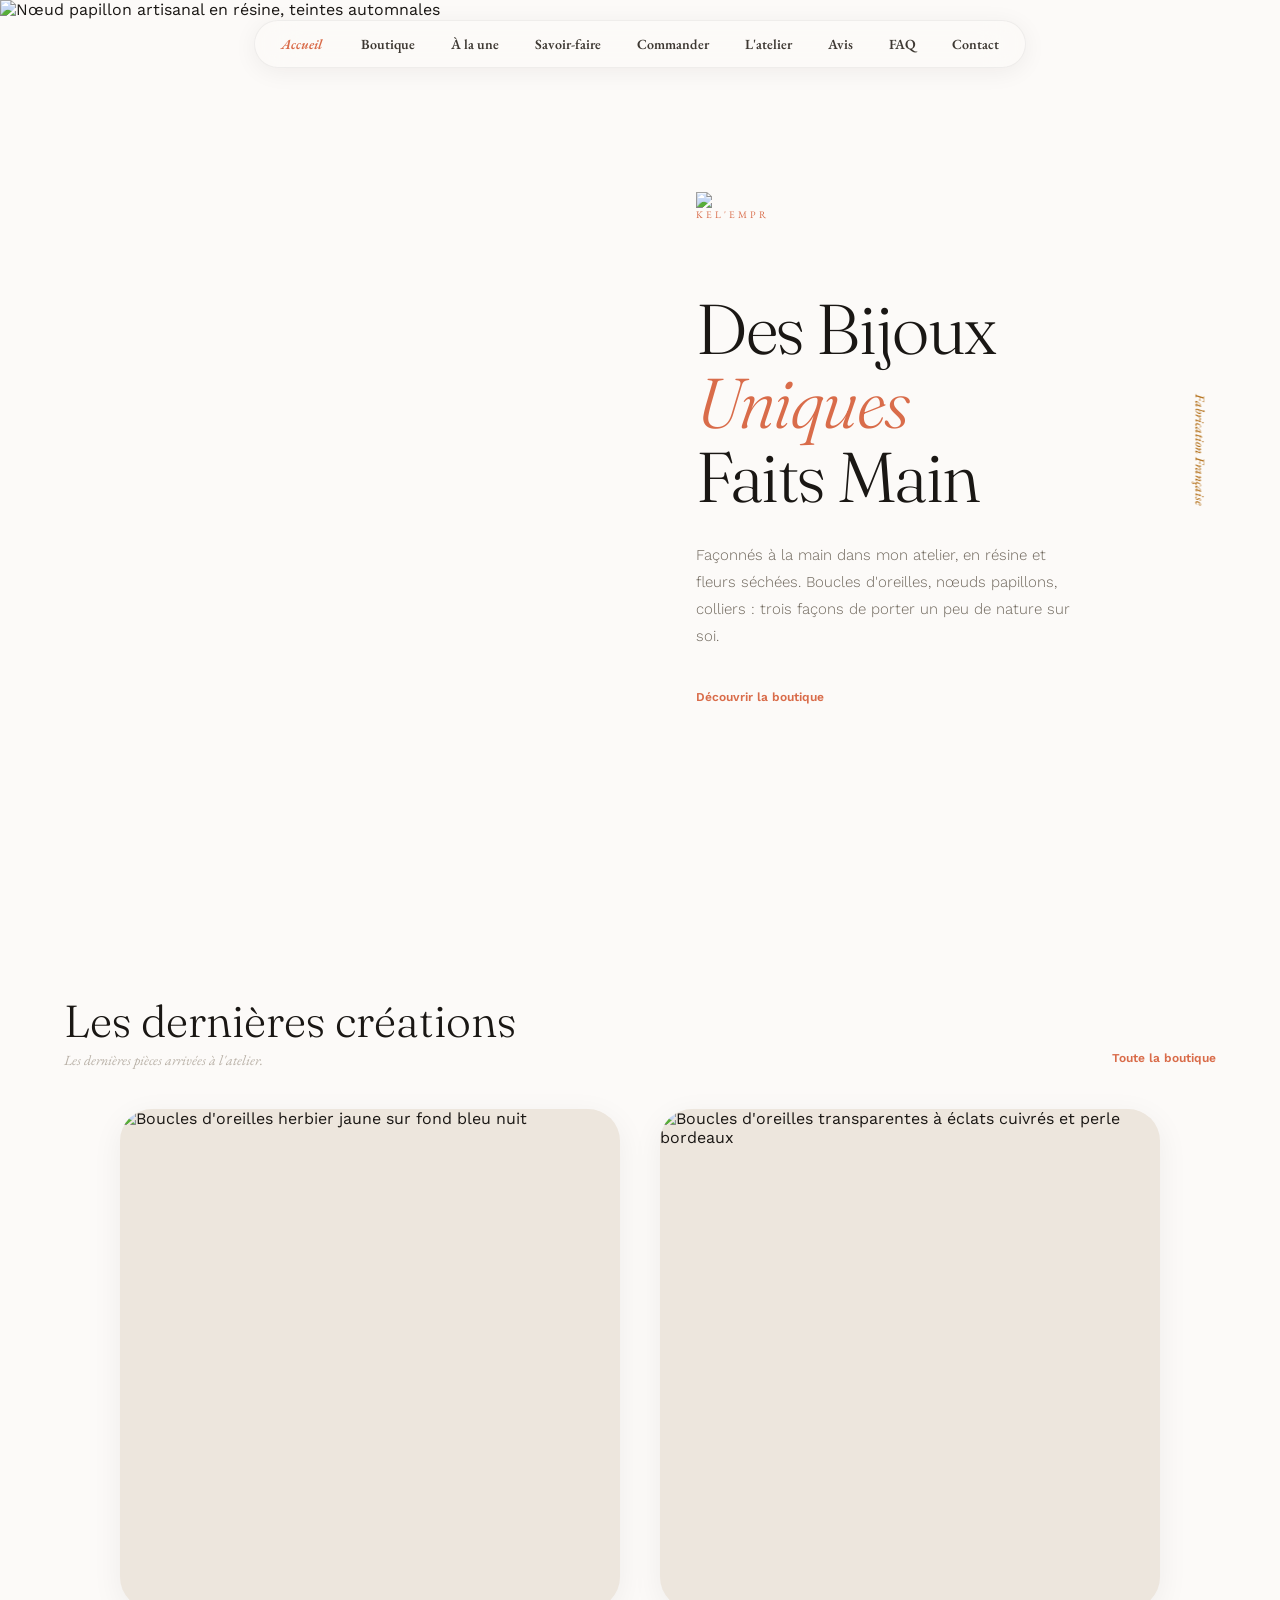
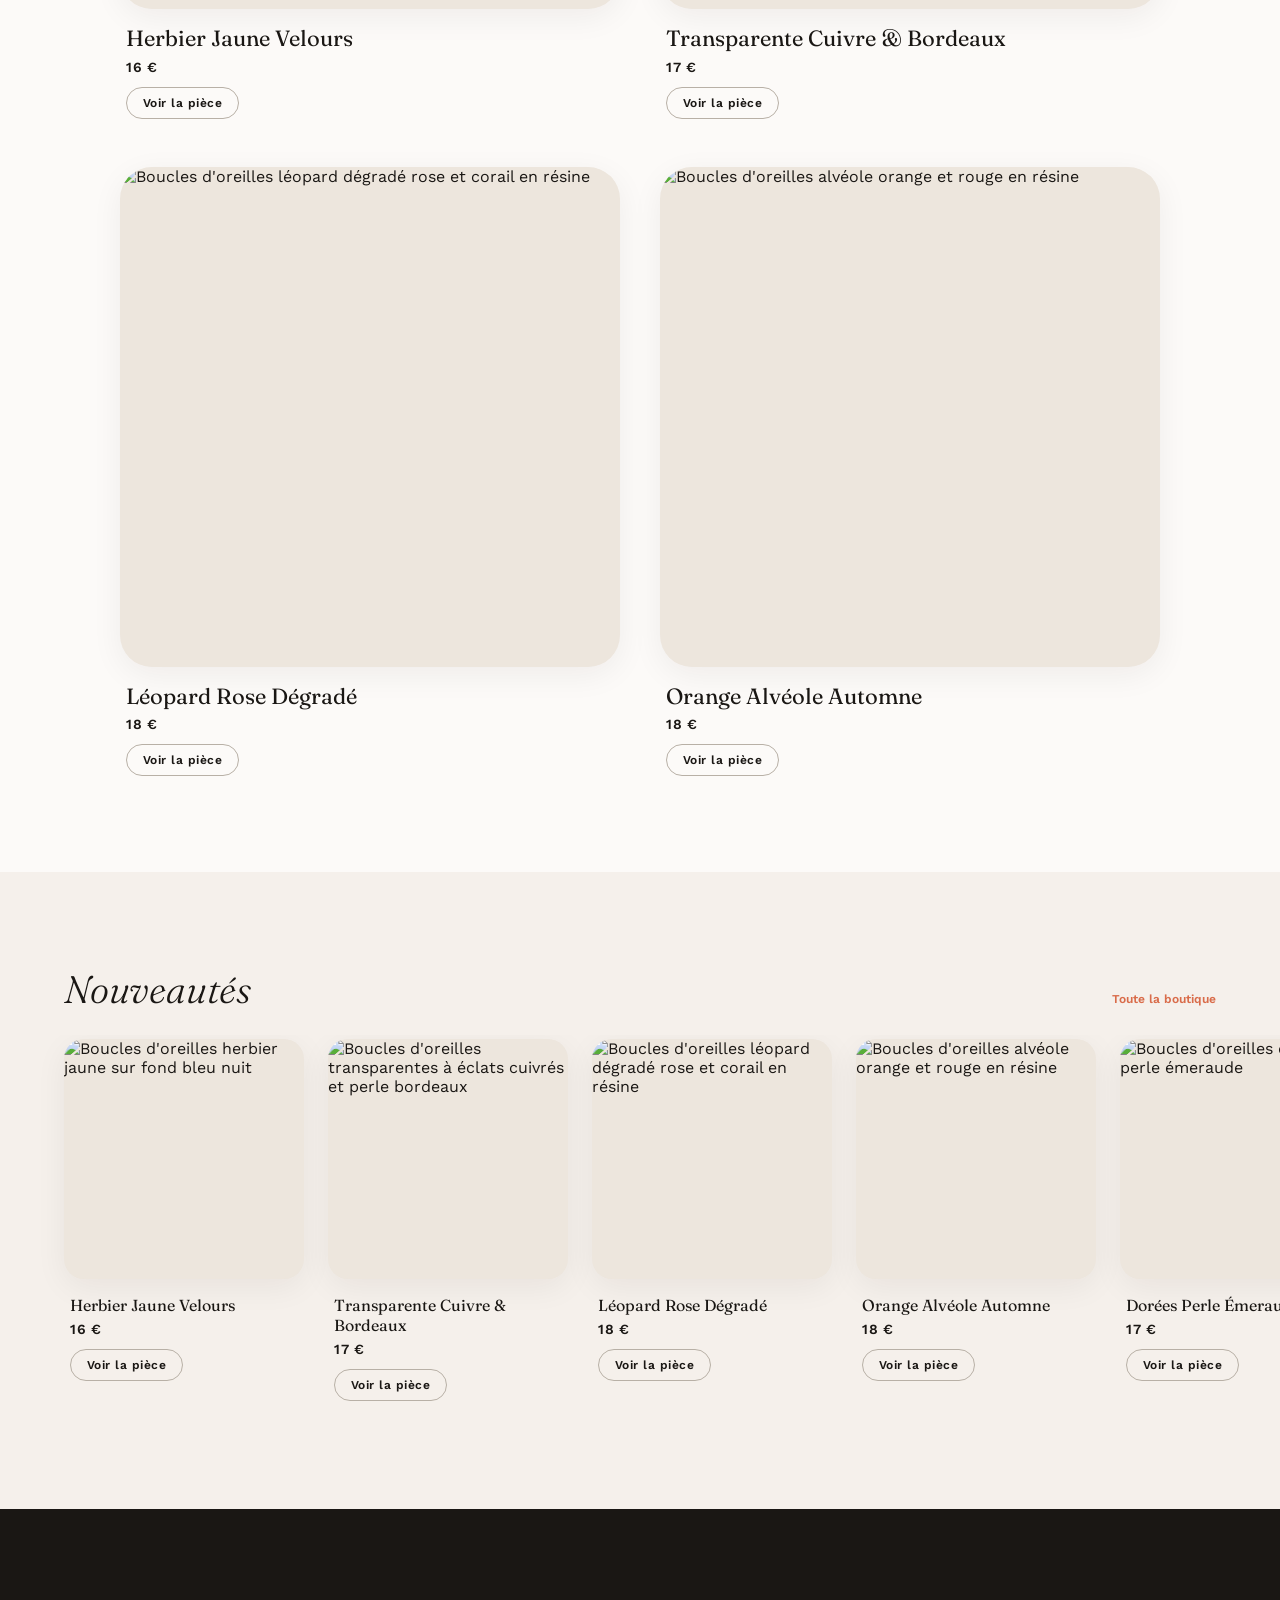
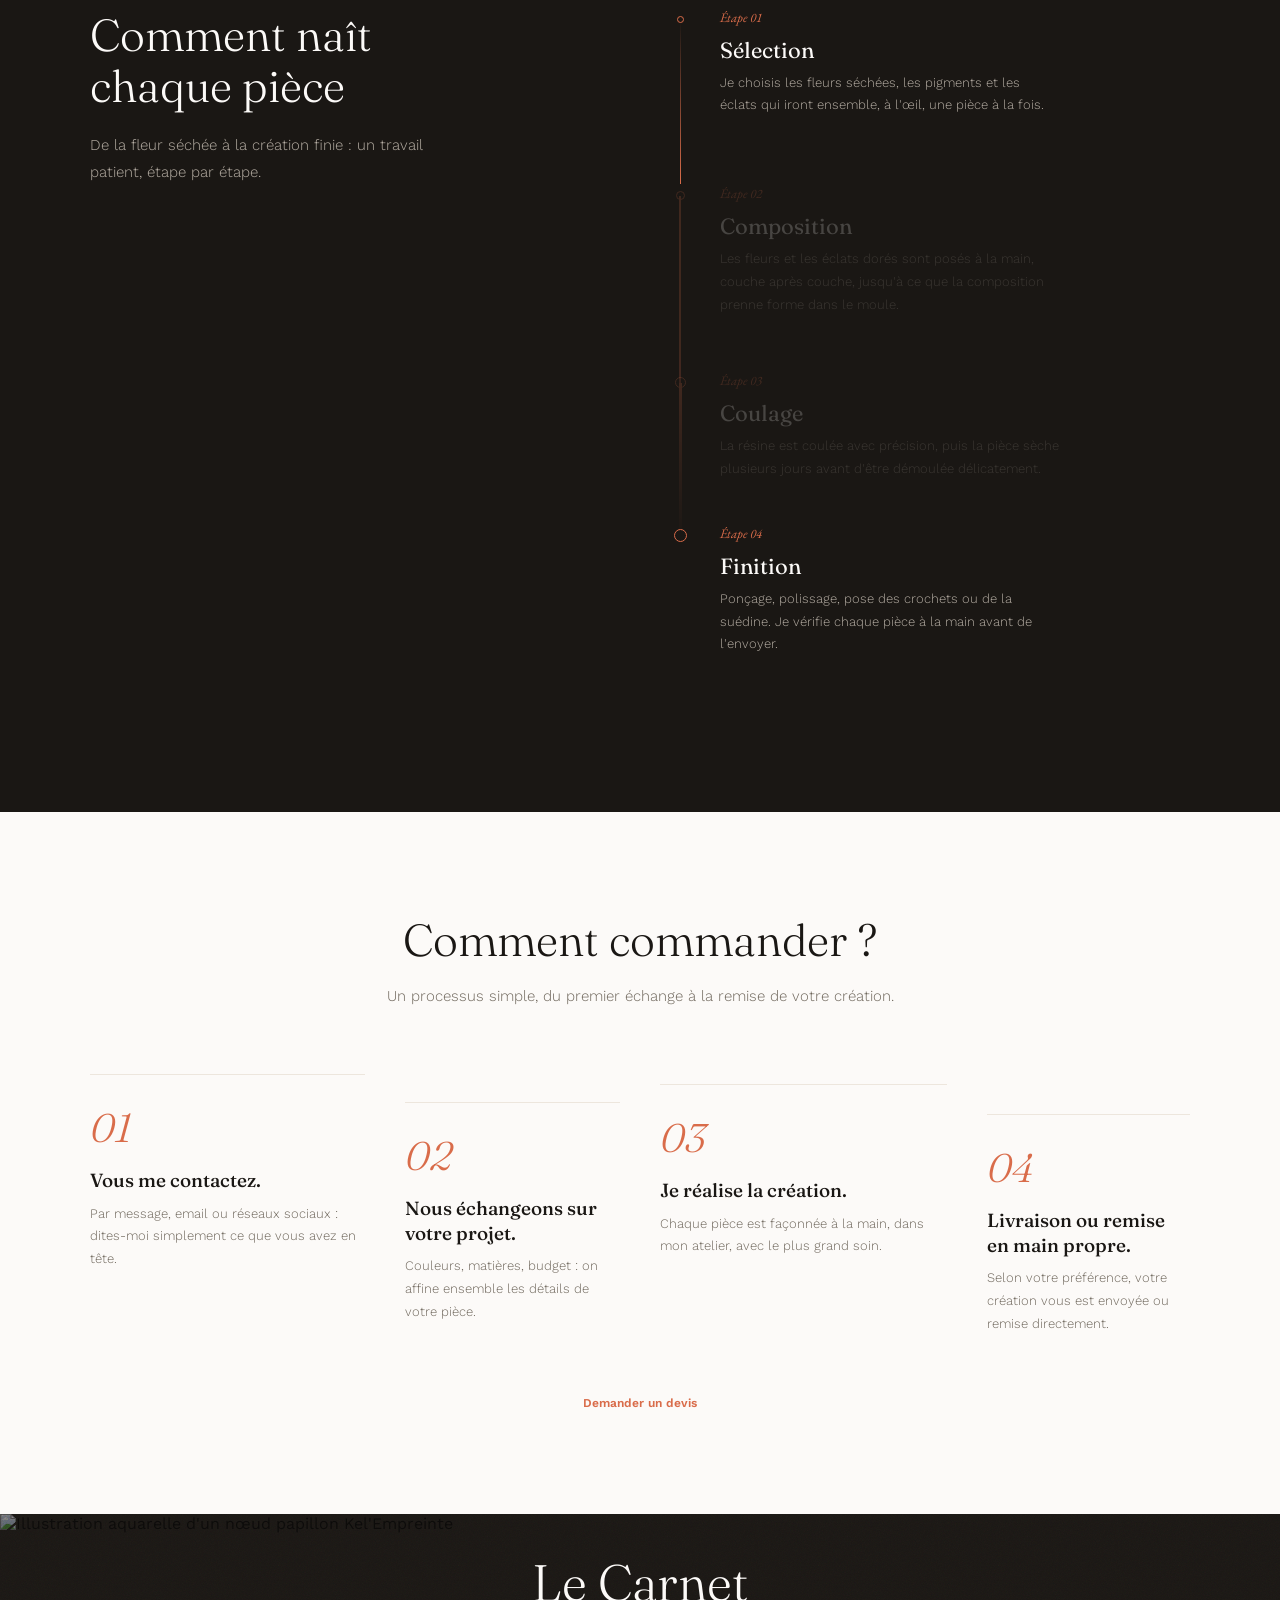
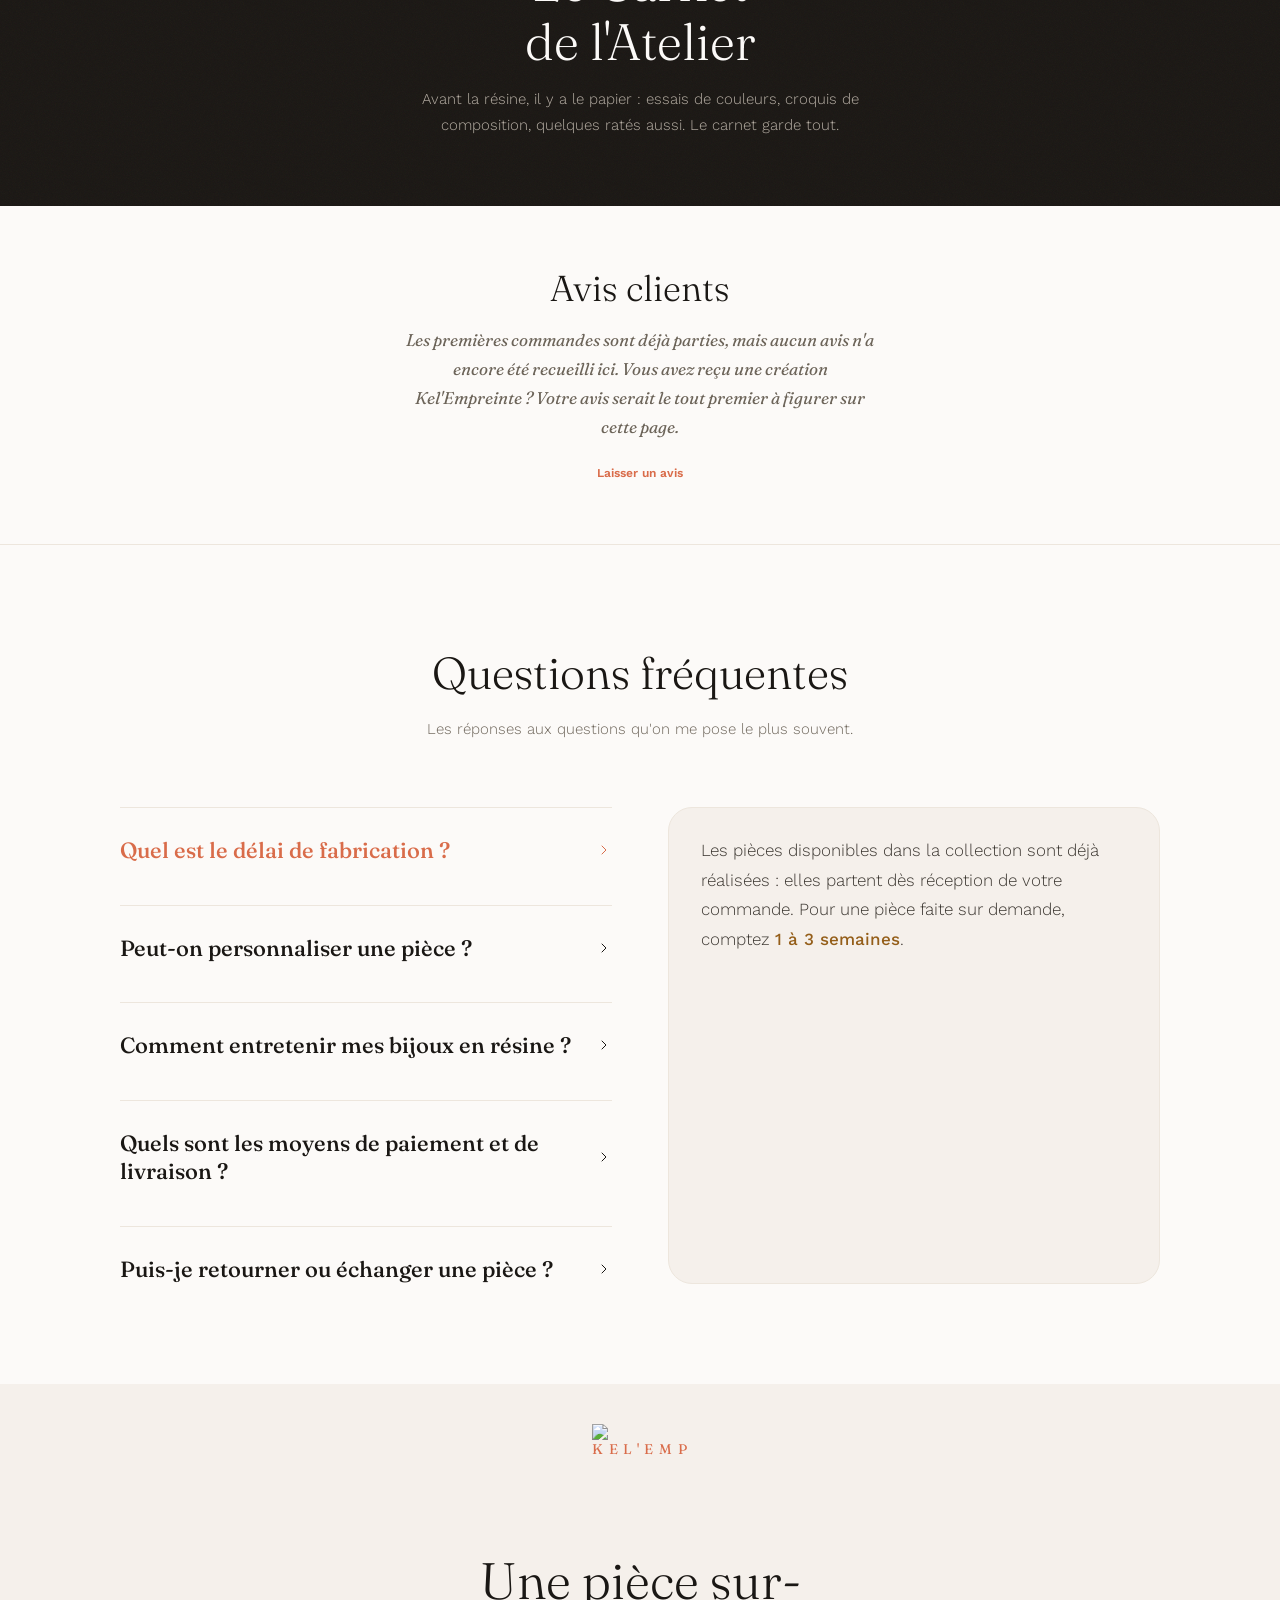
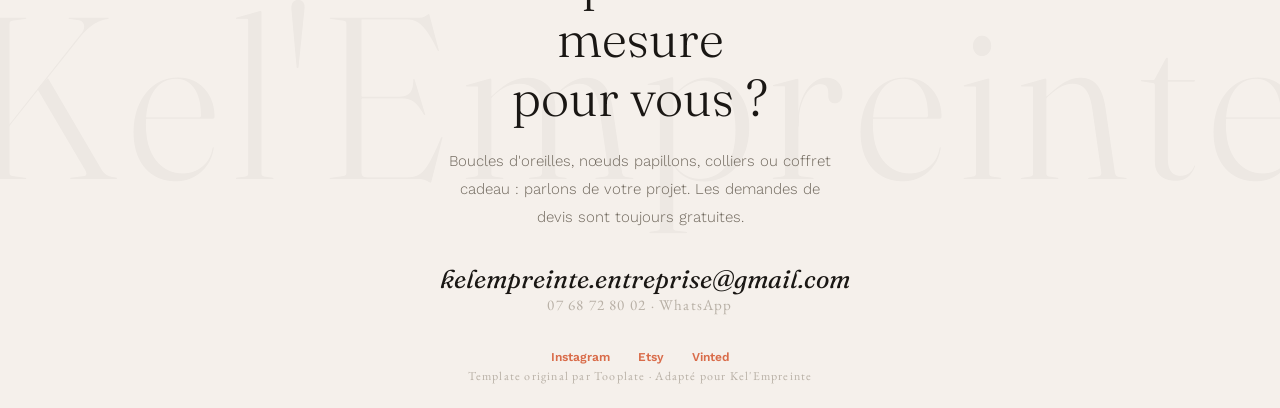
==== commit 65d768ae: "style(home): keep the full-screen height on the hero only Seven of the nine home sections stretched " ====
--- a/index.html
+++ b/index.html
@@ -3,7 +3,7 @@
 <head>
 <meta charset="UTF-8">
 <meta name="viewport" content="width=device-width, initial-scale=1.0">
-<meta name="color-scheme" content="light">
+<meta name="color-scheme" content="light dark">
 <title>Kel'Empreinte · Bijoux Artisanaux Faits Main</title>
 <meta name="description" content="Kel'Empreinte · créations artisanales en résine et fleurs séchées : boucles d'oreilles, nœuds papillons, colliers. Fabrication française.">
 <meta property="og:type" content="website">
@@ -18,7 +18,8 @@
 <meta name="twitter:title" content="Kel'Empreinte · Bijoux Artisanaux Faits Main">
 <meta name="twitter:description" content="Kel'Empreinte · créations artisanales en résine et fleurs séchées : boucles d'oreilles, nœuds papillons, colliers. Fabrication française.">
 <meta name="twitter:image" content="https://kel-empreinte.pages.dev/images/logo/og-image-kel-empreinte.png">
-<link rel="icon" type="image/png" href="images/logo/logo-kel-empreinte.png">
+<link rel="icon" type="image/png" sizes="200x200" href="images/logo/logo-kel-empreinte.png">
+<link rel="icon" type="image/svg+xml" href="favicon.svg">
 <link rel="preconnect" href="https://fonts.googleapis.com">
 <link href="https://fonts.googleapis.com/css2?family=Fraunces:ital,opsz,wght@0,9..144,300..500;1,9..144,300..500&family=Work+Sans:wght@300;400;500;600&family=EB+Garamond:ital,wght@0,400;0,500;0,600;1,400;1,500;1,600&display=swap" rel="stylesheet">
 <link rel="stylesheet" href="tokens.css">
@@ -30,8 +31,10 @@
 <!-- ═══════ FABRICATION FRANÇAISE DECORATOR ═══════ -->
 <div class="est-label" aria-hidden="true">Fabrication Française</div>
 
-<!-- ═══════ FLOATING PILL NAV ═══════ -->
+<!-- ═══════ NAVIGATION ET MOBILE ═══════ -->
+<!-- build:nav:start — généré par build.js depuis templates/partials/nav.html et NAV_ITEMS, toute modification manuelle ici est écrasée au déploiement -->
 <nav class="pill-nav" aria-label="Navigation principale">
+  <!-- build:nav-pill:start — généré par build.js depuis NAV_ITEMS -->
   <a href="#hero" class="active" data-text="Accueil"><span>Accueil</span></a>
   <a href="/boutique/" data-text="Boutique"><span>Boutique</span></a>
   <a href="#pieces" data-text="À la une"><span>À la une</span></a>
@@ -41,11 +44,12 @@
   <a href="#avis" data-text="Avis"><span>Avis</span></a>
   <a href="#faq" data-text="FAQ"><span>FAQ</span></a>
   <a href="#signature" data-text="Contact"><span>Contact</span></a>
+  <!-- build:nav-pill:end -->
 </nav>
 
-<!-- ═══════ MOBILE ═══════ -->
 <button class="hamburger" aria-label="Ouvrir la navigation"><span></span><span></span><span></span></button>
 <nav class="mobile-nav" aria-label="Navigation mobile">
+  <!-- build:nav-mobile:start — généré par build.js depuis NAV_ITEMS -->
   <a href="#hero">Accueil</a>
   <a href="/boutique/">Boutique</a>
   <a href="#pieces">À la une</a>
@@ -55,7 +59,9 @@
   <a href="#avis">Avis</a>
   <a href="#faq">FAQ</a>
   <a href="#signature">Contact</a>
+  <!-- build:nav-mobile:end -->
 </nav>
+<!-- build:nav:end -->
 
 <!-- ═══════ THE CANVAS ═══════ -->
 <main>
@@ -67,7 +73,11 @@
     </div>
     <div class="hero-content">
       <div class="hero-eyebrow">
-        <img class="kel-logo kel-logo--hero" src="images/logo/logo-kel-empreinte.png" alt="Kel'Empreinte" loading="eager">
+        <!-- Logo : la version claire (« Empreinte » en crème) quand l'appareil est en mode sombre — KD-101 -->
+        <picture>
+          <source srcset="images/logo/logo-kel-empreinte-dark-mode.png" media="(prefers-color-scheme: dark)">
+          <img class="kel-logo kel-logo--hero" src="images/logo/logo-kel-empreinte.png" alt="Kel'Empreinte" loading="eager">
+        </picture>
       </div>
       <h1 class="hero-title">Des Bijoux<br><em>Uniques</em><br>Faits Main</h1>
       <p class="hero-desc">Façonnés à la main dans mon atelier, en résine et fleurs séchées. Boucles d'oreilles, nœuds papillons, colliers&nbsp;: trois façons de porter un peu de nature sur soi.</p>
@@ -80,7 +90,7 @@
   <!-- SECTION 2 : PIÈCES MISES EN AVANT — celles qu'elle coche dans l'espace de gestion, en vente
        seulement (une pièce réservée ou vendue en sort d'elle-même) ; si aucune, les dernières ajoutées.
        Cartes générées par build.js, mêmes composants que la boutique (shop.css). -->
-  <section class="canvas-section canvas-section--auto home-featured" id="pieces">
+  <section class="canvas-section home-featured" id="pieces">
     <!-- build:home-featured:start — généré par build.js depuis data/products.json, toute modification manuelle ici est écrasée au déploiement -->
     <div class="home-section-head">
       <div>
@@ -137,7 +147,7 @@
   <!-- SECTION 3 : COLLECTIONS — « Nouveautés » (automatique : les dernières pièces en vente) puis les
        collections nommées de data/collections.json, une bande par collection ; une collection sans
        pièce en vente n'apparaît pas. Cliquer une bande ouvre la boutique filtrée sur la collection. -->
-  <section class="canvas-section canvas-section--auto home-collections" id="collections">
+  <section class="canvas-section home-collections" id="collections">
     <!-- build:home-collections:start — généré par build.js depuis data/products.json et data/collections.json, toute modification manuelle ici est écrasée au déploiement -->
     <div class="home-band">
       <div class="home-band-head">
@@ -406,17 +416,24 @@
     <div class="signature-bg-logo" aria-hidden="true">Kel'Empreinte</div>
     <div class="signature-content">
       <div class="signature-mark">
-        <img class="kel-logo kel-logo--signature" src="images/logo/logo-kel-empreinte.png" alt="Kel'Empreinte" loading="lazy">
+        <picture>
+          <source srcset="images/logo/logo-kel-empreinte-dark-mode.png" media="(prefers-color-scheme: dark)">
+          <img class="kel-logo kel-logo--signature" src="images/logo/logo-kel-empreinte.png" alt="Kel'Empreinte" loading="lazy">
+        </picture>
       </div>
       <h2 class="signature-heading">Une pièce sur-mesure<br>pour vous&nbsp;?</h2>
       <p class="signature-text">Boucles d'oreilles, nœuds papillons, colliers ou coffret cadeau&nbsp;: parlons de votre projet. Les demandes de devis sont toujours gratuites.</p>
+      <!-- build:signature-contact:start — généré par build.js depuis data/site.json -->
       <a href="mailto:kelempreinte.entreprise@gmail.com" class="signature-email">kelempreinte.entreprise@gmail.com</a>
       <div class="signature-phone"><a href="tel:+33768728002">07 68 72 80 02</a> <span aria-hidden="true">·</span> <a href="https://wa.me/33768728002" target="_blank" rel="noopener noreferrer">WhatsApp</a></div>
-      <!-- Liens boutiques : c'est ici qu'on modifie les URL si un pseudo change (migration vers data/site.json prévue) -->
+      <!-- build:signature-contact:end -->
+      <!-- Liens boutiques : ils se modifient dans data/site.json, et changent alors sur les quatre pages -->
       <div class="signature-links">
+        <!-- build:signature-links:start — généré par build.js depuis data/site.json -->
         <a href="https://www.instagram.com/kelempreinte/" class="cta-link" target="_blank" rel="noopener noreferrer">Instagram</a>
         <a href="https://www.etsy.com/fr/shop/KelEmpreinte" class="cta-link" target="_blank" rel="noopener noreferrer">Etsy</a>
         <a href="https://www.vinted.fr/member/3126469430-kelempreinte" class="cta-link" target="_blank" rel="noopener noreferrer">Vinted</a>
+        <!-- build:signature-links:end -->
       </div>
     </div>
     <div class="signature-footer">
--- a/tokens.css
+++ b/tokens.css
@@ -5,8 +5,15 @@
    pour que l'écran de Prescilia reprenne exactement la palette du site sans en copier les valeurs :
    une couleur ajustée ici est ajustée partout. Les valeurs viennent du template Tooplate 2166
    Ivory Flow, adaptées à la marque (voir les commentaires en place). Les règles qui les utilisent
-   restent dans la feuille de chaque page. */
+   restent dans la feuille de chaque page.
+
+   Deux jeux de valeurs : la palette claire ci-dessous, et sa version sombre en bas de fichier
+   (KD-101), appliquée quand la visiteuse a réglé son appareil en sombre. */
 :root {
+  /* Le site fournit ses deux modes : les contrôles natifs suivent, et Chrome Android cesse
+     d'assombrir la page de force (il ne le fait que pour les sites qui ne déclarent pas de sombre) */
+  color-scheme: light dark;
+
   --oat: #FCFAF8;
   --oat-mid: #F5F0EB;
   --oat-deep: #EDE6DD;
@@ -27,7 +34,46 @@
   --gold: #AD8A3C;
   --gold-light: #C9A431;
   --gold-ghost: rgba(173, 138, 60, 0.06);
+  /* Surfaces translucides et filets : le même crème et la même encre que ci-dessus, avec une
+     transparence. Définis ici, et non en dur dans les feuilles, pour basculer avec la palette. */
+  --glass: rgba(252, 250, 248, 0.65);        /* nav en pilule */
+  --glass-strong: rgba(252, 250, 248, 0.92); /* bouton hamburger */
+  --glass-opaque: rgba(252, 250, 248, 0.97); /* menu mobile */
+  --hairline: rgba(26, 23, 20, 0.06);        /* filets de la nav et du hamburger */
+  --ghost-text: rgba(26, 23, 20, 0.035);     /* « Kel'Empreinte » en filigrane de la signature */
+  /* Constantes : les surfaces sombres par design (section « Comment naît chaque pièce »,
+     fragment vidéo, lightbox) gardent ces valeurs dans les deux modes. Ne servent qu'à ces
+     surfaces et à leur texte — pour le reste, --ink et --oat basculent. */
+  --night: #1A1714;
+  --cream: #FCFAF8;
+  --cream-muted: #B8B0A6;
   --ease-soft: cubic-bezier(0.23, 1, 0.32, 1);
   --ease-expo: cubic-bezier(0.22, 1, 0.36, 1);
   --noise-texture: url("data:image/svg+xml,%3Csvg viewBox='0 0 256 256' xmlns='http://www.w3.org/2000/svg'%3E%3Cfilter id='noise'%3E%3CfeTurbulence type='fractalNoise' baseFrequency='0.9' numOctaves='4' stitchTiles='stitch'/%3E%3C/filter%3E%3Crect width='100%25' height='100%25' filter='url(%23noise)' opacity='1'/%3E%3C/svg%3E");
 }
+
+/* Mode sombre (KD-101). Palette calibrée sur l'assombrissement automatique de Chrome Android
+   (inversion de luminosité en CIELAB, L' = 110 − L, gris purs ramenés à #121212) : c'était le
+   rendu approuvé avant que le site ne déclare son propre mode sombre, et déclarer le sien est
+   la seule façon d'offrir le même rendu sur iPhone et Firefox, qui n'assombrissent jamais une
+   page. Écarts volontaires, décidés sur captures : --ink-faint atténué (Chrome le garde tel
+   quel, ce qui le rend plus clair que --ink-muted) ; --terra et --amber inchangés (Chrome
+   assombrit le texte terracotta à 3,8:1). --white, --terra-*, les ors et les constantes ne
+   bougent pas. Contrastes indiqués sur --oat sombre. */
+@media (prefers-color-scheme: dark) {
+  :root {
+    --oat: #201E1D;
+    --oat-mid: #282521;
+    --oat-deep: #312C25;
+    --amber-deep: #CC904A;   /* 6,1:1 — les prix */
+    --ink: #FCFAF8;
+    --ink-soft: #DDD6CF;
+    --ink-muted: #ABA296;    /* 6,6:1 */
+    --ink-faint: #918880;    /* 4,8:1, reste sous --ink-muted */
+    --glass: rgba(32, 30, 29, 0.65);
+    --glass-strong: rgba(32, 30, 29, 0.92);
+    --glass-opaque: rgba(32, 30, 29, 0.97);
+    --hairline: rgba(252, 250, 248, 0.08);
+    --ghost-text: rgba(252, 250, 248, 0.045);
+  }
+}
--- a/tooplate-ivory-style.css
+++ b/tooplate-ivory-style.css
@@ -43,10 +43,10 @@
   display: flex;
   align-items: center;
   gap: 0;
-  background: rgba(252, 250, 248, 0.65);
+  background: var(--glass);
   backdrop-filter: blur(20px);
   -webkit-backdrop-filter: blur(20px);
-  border: 1px solid rgba(26, 23, 20, 0.06);
+  border: 1px solid var(--hairline);
   border-radius: 999px;
   padding: 6px 8px;
   box-shadow: 0 4px 24px rgba(26, 23, 20, 0.06);
@@ -116,7 +116,7 @@
 }
 
 .est-label--on-dark {
-  color: var(--ink-faint);
+  color: var(--cream-muted);
 }
 
 /* ═══════════════════════════════════════════════
@@ -153,20 +153,15 @@
 .cta-link--dark { color: var(--ink); }
 .cta-link--dark::after { background: var(--ink); }
 
-.cta-link--light { color: var(--oat); }
-.cta-link--light::after { background: var(--oat); }
+.cta-link--light { color: var(--cream); }
+.cta-link--light::after { background: var(--cream); }
 
 /* ═══════════════════════════════════════════════
    SECTION LAYOUT (scroll classique)
+   Chaque section suit son contenu ; seul le hero fait un écran (voir .hero).
    ═══════════════════════════════════════════════ */
 .canvas-section {
-  min-height: 100vh;
   overflow: hidden;
-}
-
-/* Pièces mises en avant, collections : la hauteur suit le contenu, pas l'écran */
-.canvas-section--auto {
-  min-height: auto;
 }
 
 /* ═══════════════════════════════════════════════
@@ -176,7 +171,7 @@
   background: var(--oat);
   display: grid;
   grid-template-columns: 1fr 1fr;
-  min-height: 100vh;
+  min-height: 100vh; /* la seule section plein écran : l'entrée en matière */
 }
 
 .hero-image {
@@ -251,6 +246,10 @@
 /* ═══════════════════════════════════════════════
    KEL'EMPREINTE LOGO (image mark — sizing only)
    ═══════════════════════════════════════════════ */
+/* Chaque logo est un <picture> (version claire du logo en mode sombre, KD-101) : transparent
+   pour la mise en page, c'est l'<img> qui porte la classe de taille et la place dans le flex */
+picture { display: contents; }
+
 .kel-logo {
   display: block;
 }
@@ -260,11 +259,11 @@
 
 /* ═══════════════════════════════════════════════
    SECTION 4: THE PROCESS (Vertical Timeline)
+   Sombre par design, dans les deux modes : couleurs constantes --night / --cream / --cream-muted
    ═══════════════════════════════════════════════ */
 .process {
-  background: var(--ink);
-  color: var(--oat);
-  min-height: 100vh;
+  background: var(--night);
+  color: var(--cream);
   display: flex;
   align-items: center;
   padding: 100px 64px;
@@ -295,7 +294,7 @@
 .process-subtitle {
   font-size: 15px;
   font-weight: 300;
-  color: var(--ink-faint);
+  color: var(--cream-muted);
   line-height: 1.8;
   max-width: 340px;
 }
@@ -327,7 +326,7 @@
   height: 7px;
   border-radius: 50%;
   border: 1.5px solid var(--terra);
-  background: var(--ink);
+  background: var(--night);
   transition: background 0.5s var(--ease-soft);
 }
 
@@ -375,14 +374,14 @@
   font-size: 22px;
   font-weight: 400;
   margin-bottom: 8px;
-  color: var(--oat);
+  color: var(--cream);
 }
 
 .timeline-text {
   font-size: 13px;
   font-weight: 300;
   line-height: 1.75;
-  color: var(--ink-faint);
+  color: var(--cream-muted);
   max-width: 340px;
 }
 
@@ -391,7 +390,6 @@
    ═══════════════════════════════════════════════ */
 .order {
   background: var(--oat);
-  min-height: 100vh;
   display: flex;
   align-items: center;
   padding: 100px 64px;
@@ -488,7 +486,7 @@
    SECTION 6: VIDEO FRAGMENT (Grain Overlay)
    ═══════════════════════════════════════════════ */
 .video-fragment {
-  background: var(--ink);
+  background: var(--night);
   position: relative;
   display: flex;
   align-items: center;
@@ -543,14 +541,14 @@
 }
 
 .video-play:hover {
-  border-color: var(--oat);
+  border-color: var(--cream);
   transform: scale(1.1);
 }
 
 .video-play svg {
   width: 20px;
   height: 20px;
-  fill: var(--oat);
+  fill: var(--cream);
   margin-left: 3px;
 }
 
@@ -559,7 +557,7 @@
   font-optical-sizing: auto;
   font-size: clamp(28px, 4vw, 52px);
   font-weight: 300;
-  color: var(--oat);
+  color: var(--cream);
   line-height: 1.15;
   margin-bottom: 16px;
 }
@@ -567,7 +565,7 @@
 .video-caption {
   font-size: 15px;
   font-weight: 300;
-  color: var(--ink-faint);
+  color: var(--cream-muted);
   line-height: 1.7;
   margin-bottom: 28px;
 }
@@ -809,7 +807,6 @@
    ═══════════════════════════════════════════════ */
 .signature {
   background: var(--oat-mid);
-  min-height: 100vh;
   display: flex;
   align-items: center;
   justify-content: center;
@@ -827,7 +824,7 @@
   font-optical-sizing: auto;
   font-size: clamp(120px, 18vw, 280px);
   font-weight: 300;
-  color: rgba(26, 23, 20, 0.035);
+  color: var(--ghost-text);
   white-space: nowrap;
   pointer-events: none;
   user-select: none;
@@ -930,10 +927,10 @@
   z-index: 2000;
   width: 44px;
   height: 44px;
-  background: rgba(252, 250, 248, 0.92);
+  background: var(--glass-strong);
   backdrop-filter: blur(12px);
   -webkit-backdrop-filter: blur(12px);
-  border: 1px solid rgba(26, 23, 20, 0.06);
+  border: 1px solid var(--hairline);
   border-radius: 50%;
   box-shadow: 0 2px 12px rgba(26, 23, 20, 0.08);
   cursor: pointer;
@@ -959,7 +956,7 @@
   display: none;
   position: fixed;
   inset: 0;
-  background: rgba(252, 250, 248, 0.97);
+  background: var(--glass-opaque);
   backdrop-filter: blur(20px);
   z-index: 1500;
   flex-direction: column;
@@ -1044,7 +1041,7 @@
   max-width: 520px;
   text-align: center;
   font-family: 'EB Garamond', serif;
-  color: var(--oat);
+  color: var(--cream);
 }
 
 .lightbox-caption-name {
@@ -1083,7 +1080,7 @@
   border-radius: 50%;
   border: none;
   background: rgba(252, 250, 248, 0.12);
-  color: var(--oat);
+  color: var(--cream);
   font-size: 24px;
   line-height: 1;
   cursor: pointer;
--- a/shop.css
+++ b/shop.css
@@ -161,7 +161,14 @@
   color: var(--oat);
 }
 
-/* Réservée : la date prend la place du bouton */
+/* Réservée : la date prend la place du bouton, jusqu'à l'échéance — shop.js cache alors la date et
+   le badge et montre le bouton (attribut hidden : ces éléments ont un display à eux) */
+.shop-card-badge[hidden],
+.shop-card-until[hidden],
+.shop-card-action[hidden],
+.piece-state[hidden],
+.piece-actions[hidden] { display: none; }
+
 .shop-card-until {
   margin: 4px 0 0;
   font-family: 'EB Garamond', serif;
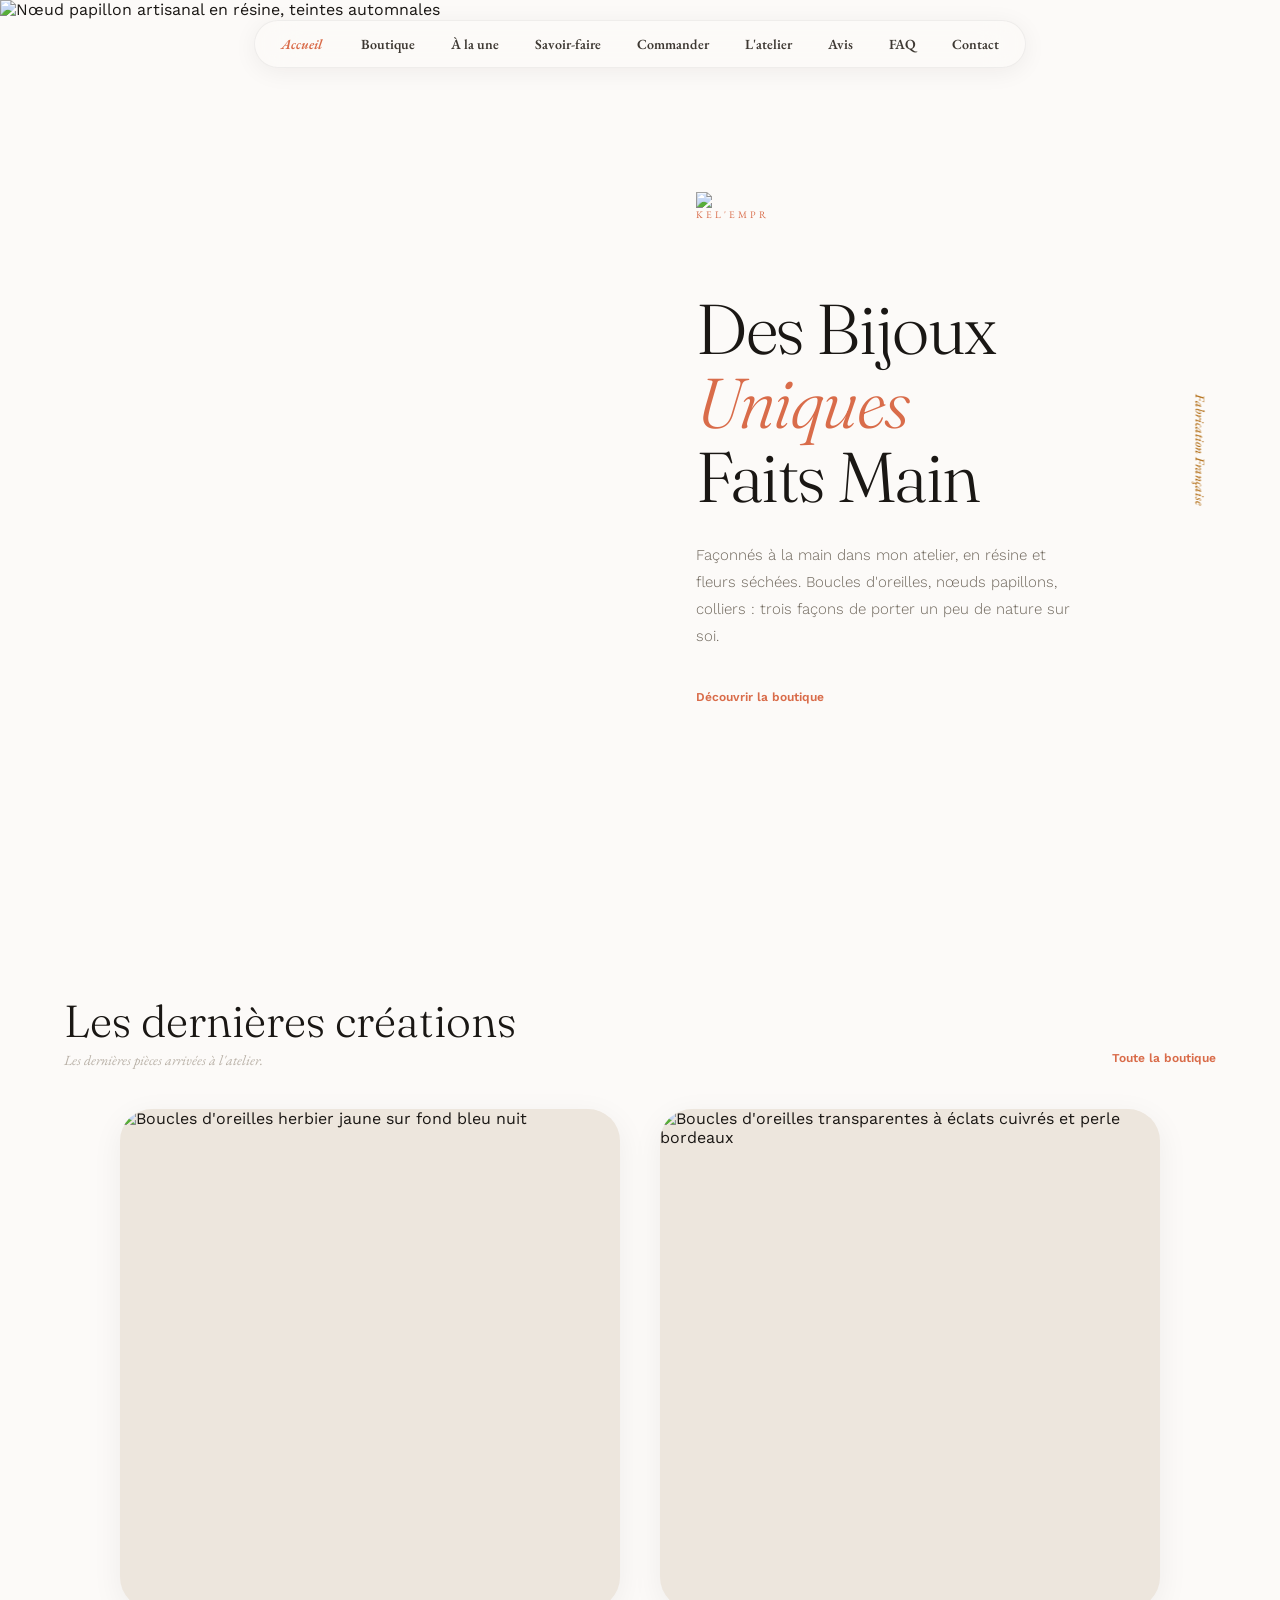
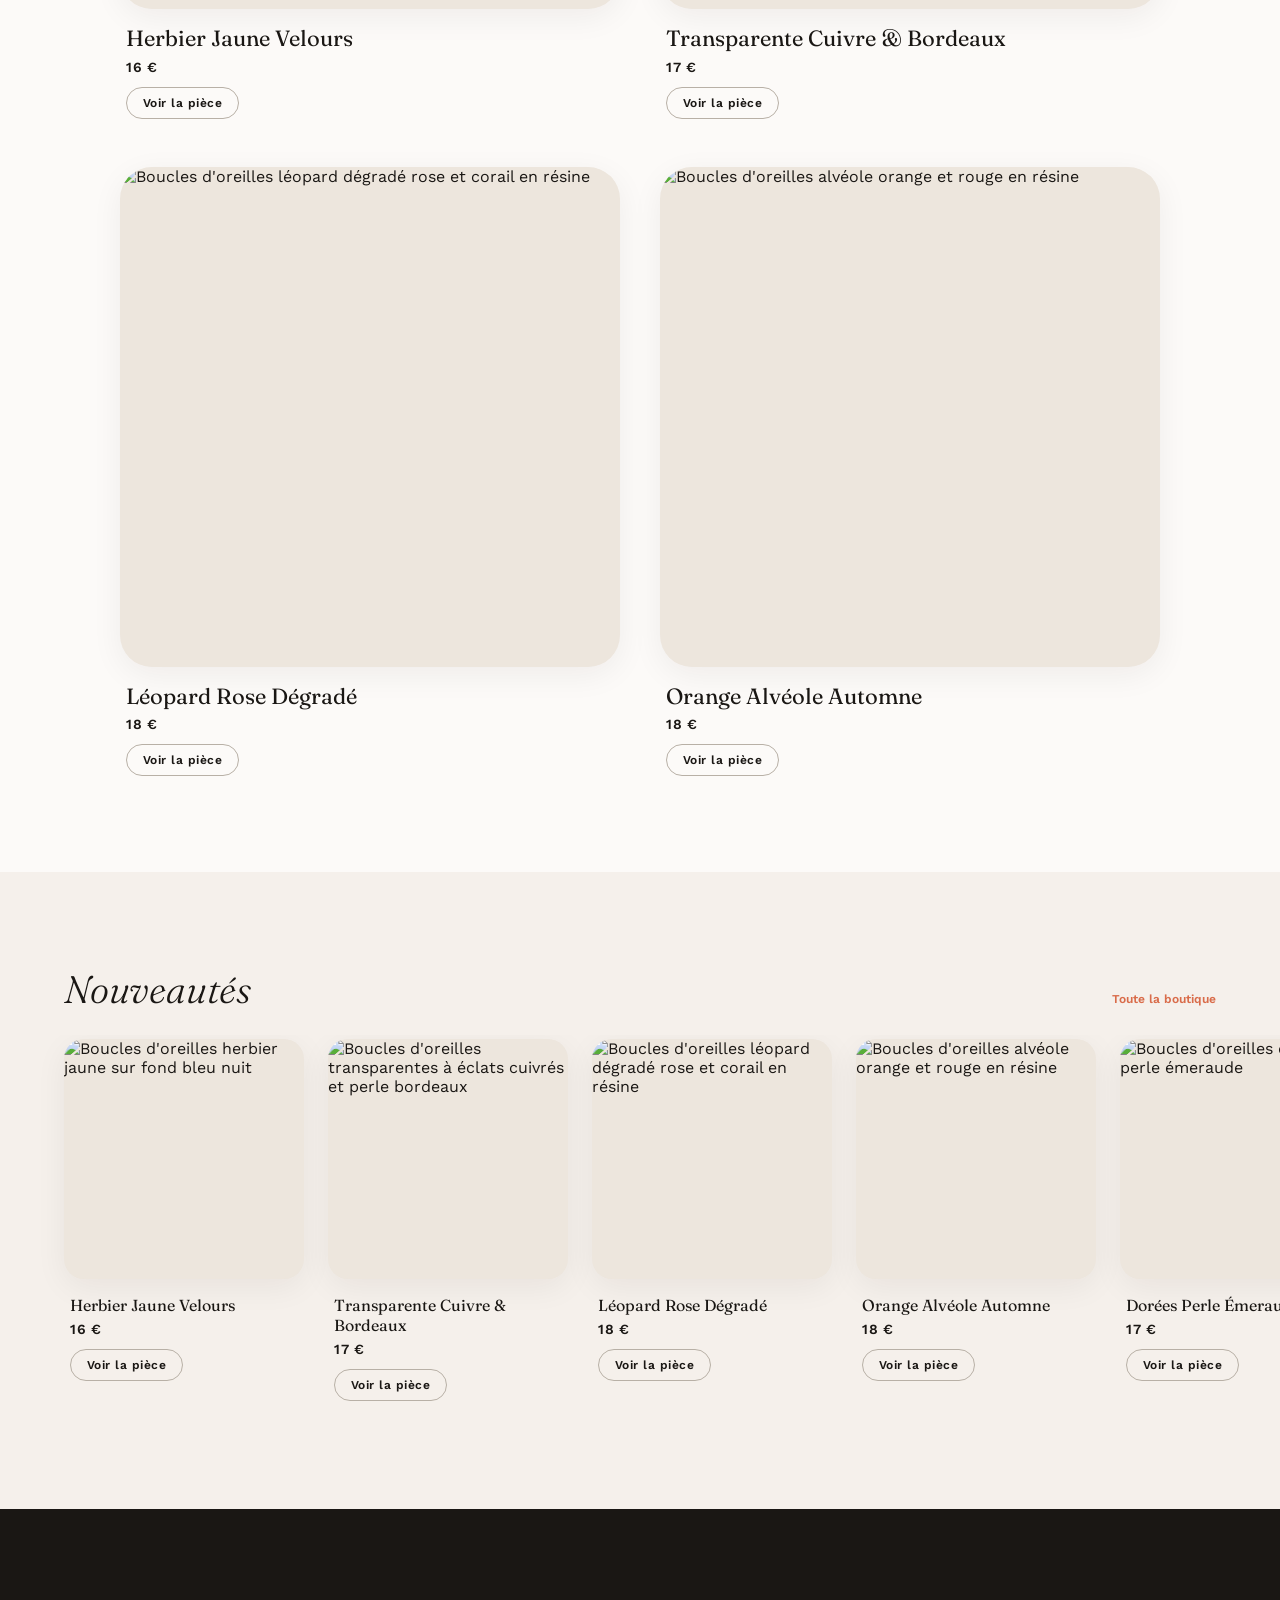
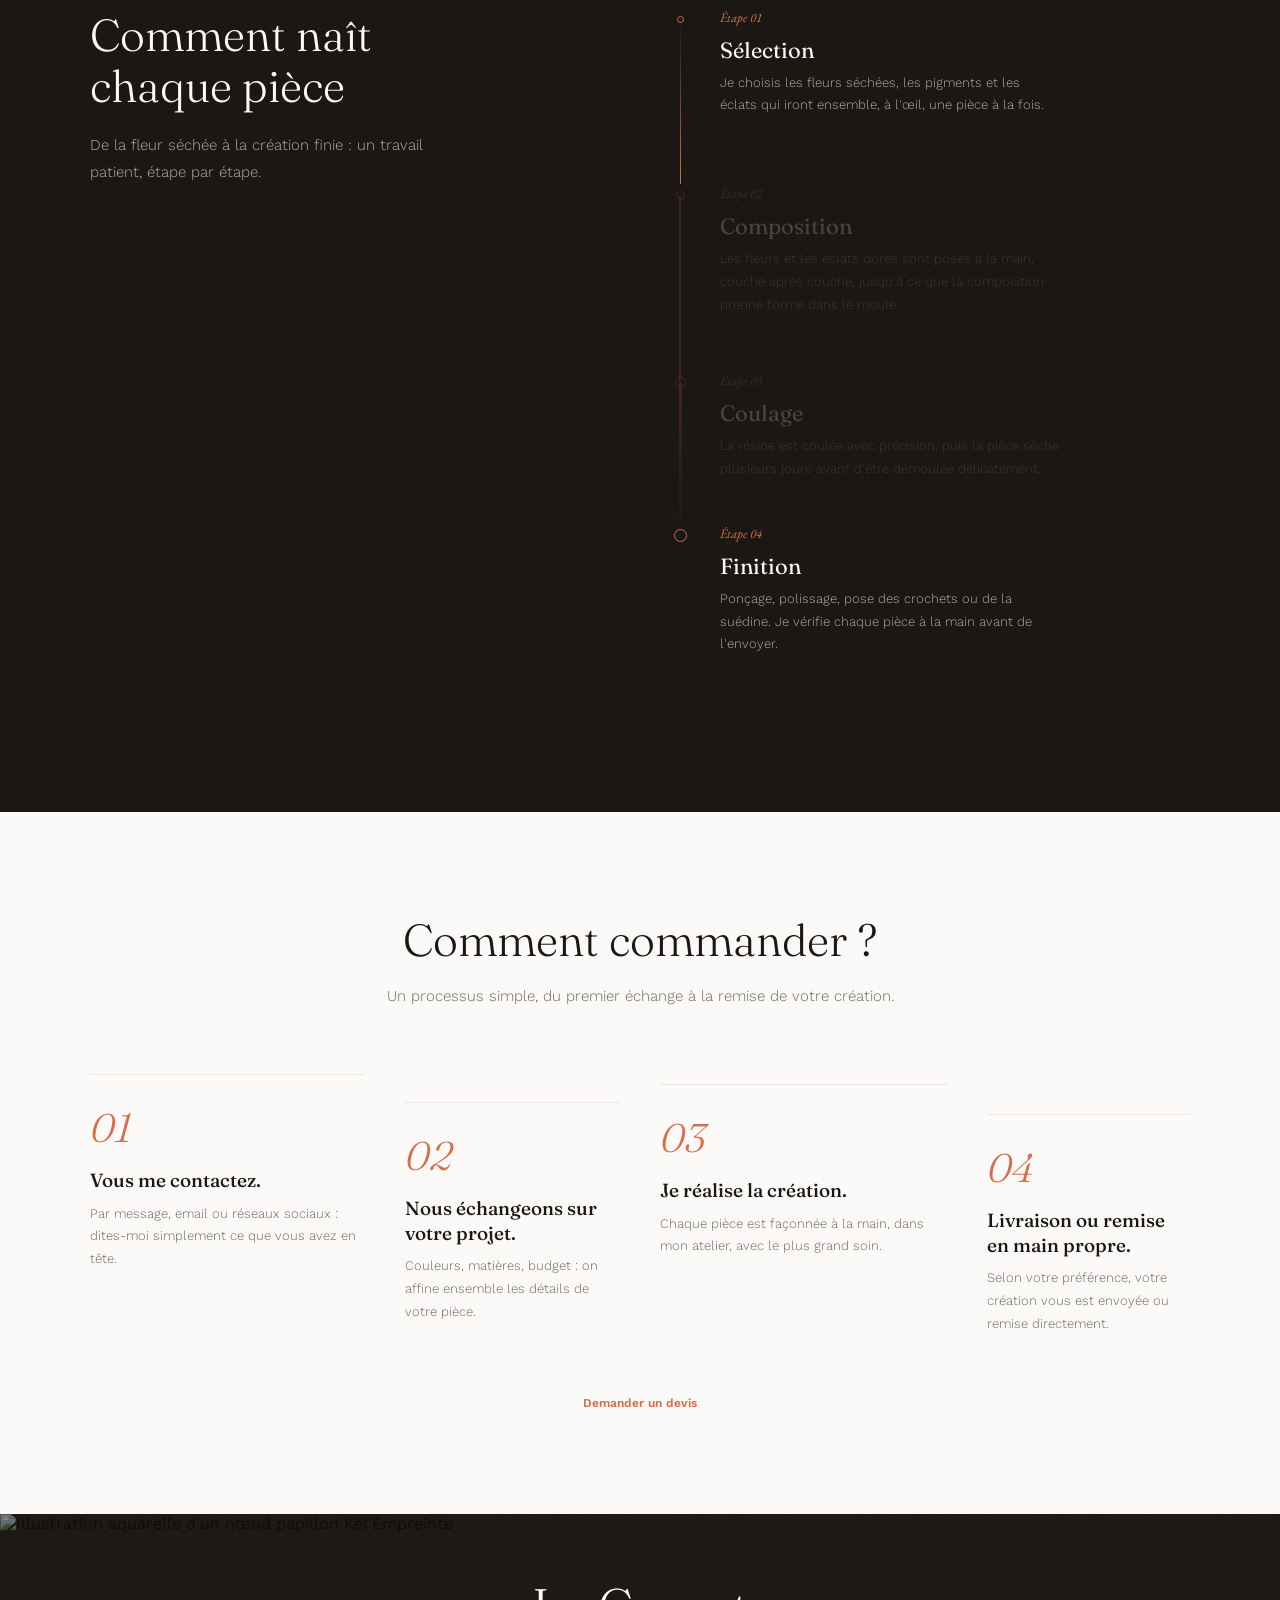
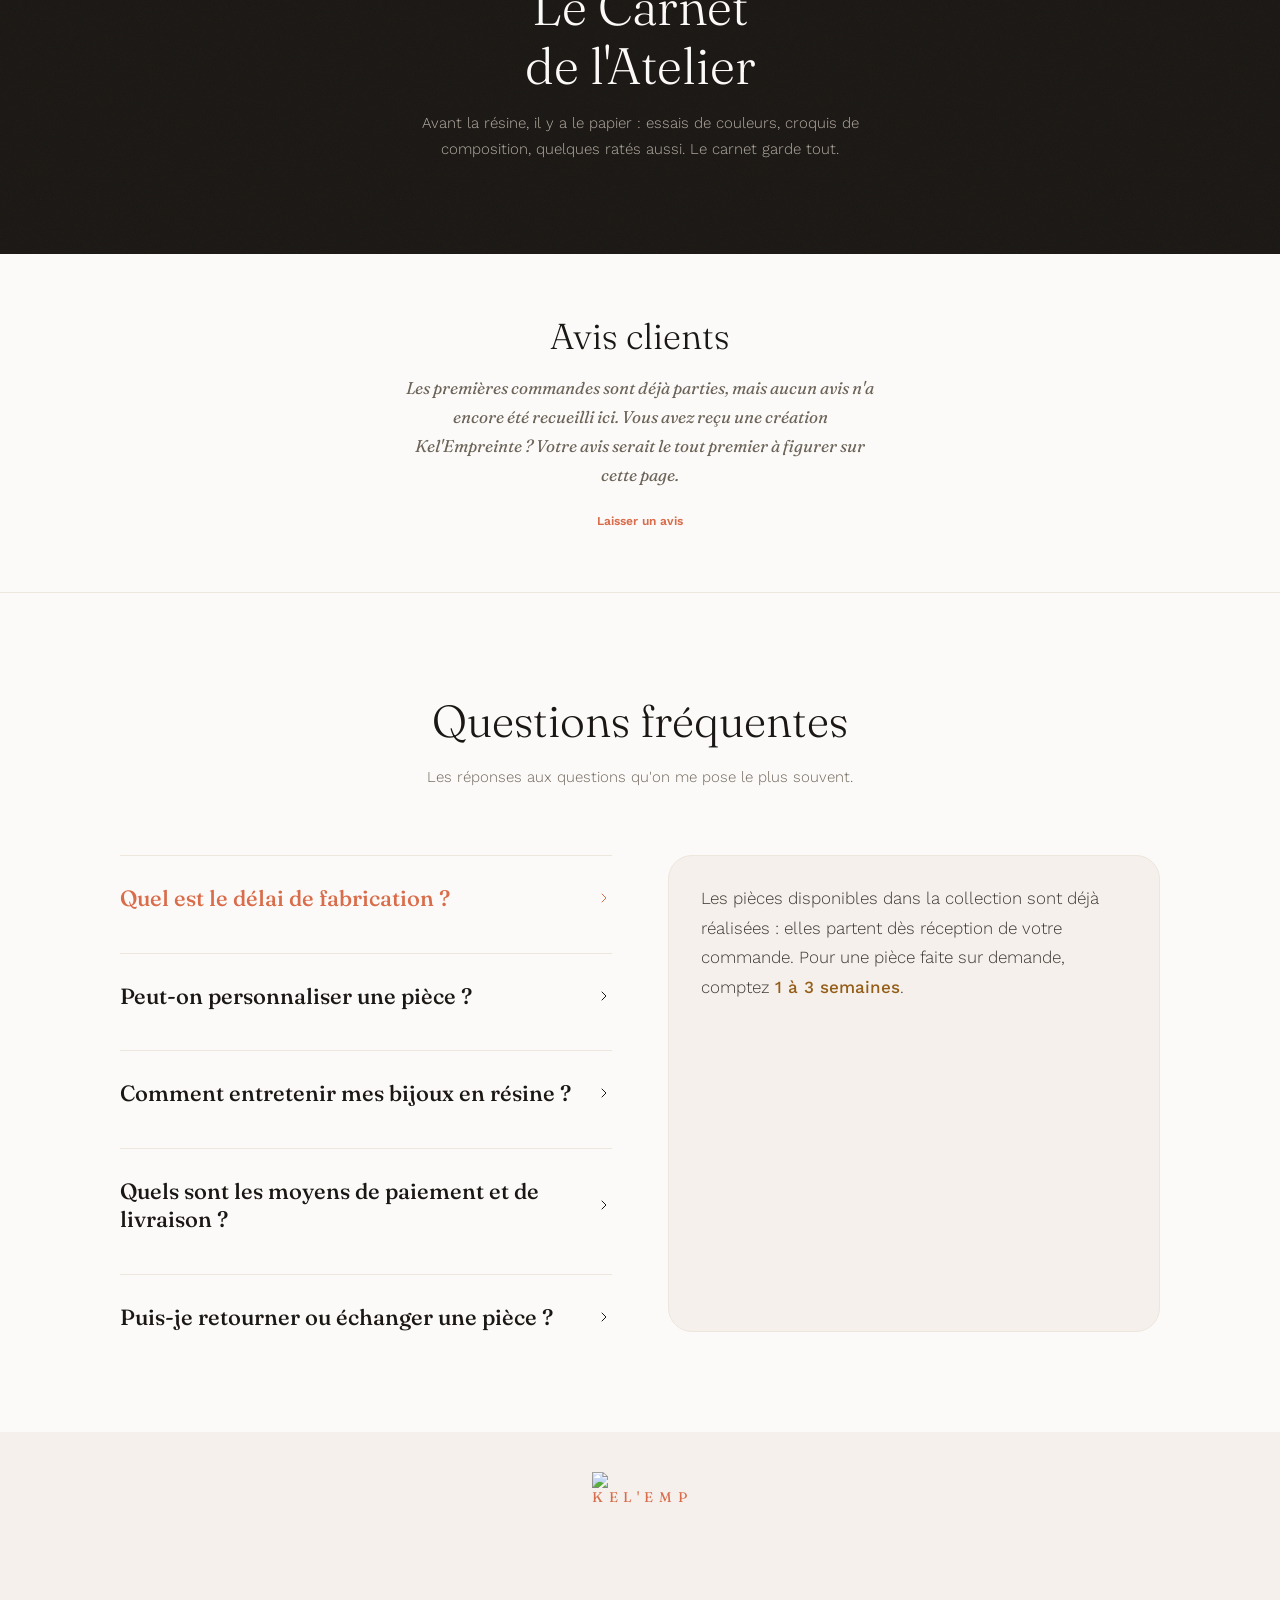
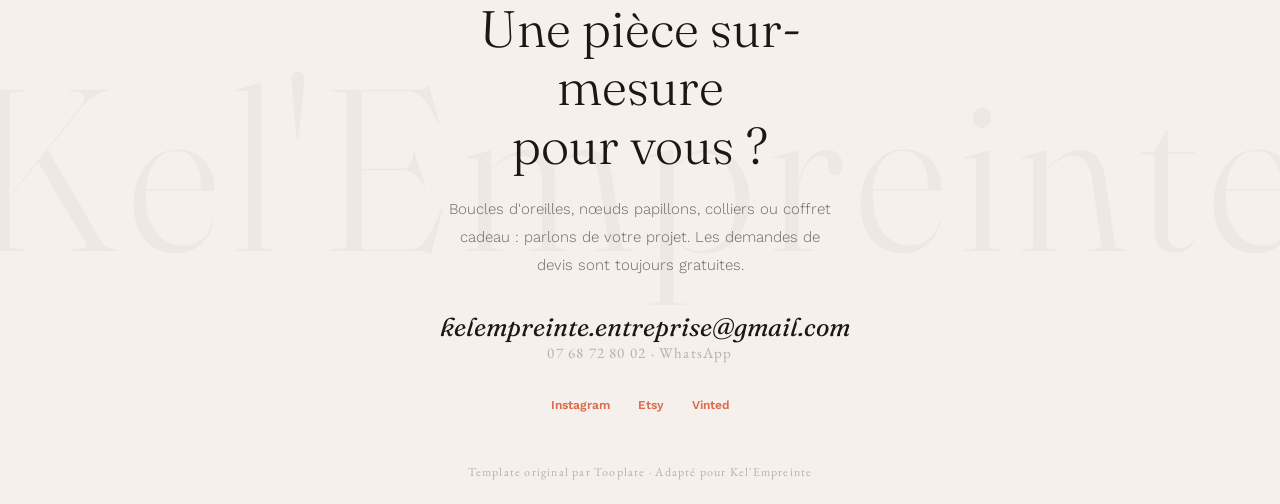
==== commit c829cbd8: "content(faq): align payment, delivery and customisation answers with the shop rules Answer 4 promise" ====
--- a/index.html
+++ b/index.html
@@ -362,7 +362,9 @@
             </h3>
             <div class="faq-panel" id="faq-panel-2" role="region" aria-labelledby="faq-trigger-2" aria-hidden="true">
               <div class="faq-panel-inner">
-                <p class="faq-answer">Oui&nbsp;: la couleur, la taille et la forme peuvent être adaptées. Une personnalisation <strong class="faq-key">modifie le prix</strong> de la pièce.</p>
+                <!-- build:faq-customization:start — généré par build.js, le lien WhatsApp vient de data/site.json -->
+                <p class="faq-answer">Oui : la couleur, la taille et la forme peuvent être adaptées. <a href="https://wa.me/33768728002" class="cta-link" target="_blank" rel="noopener noreferrer">Écrivez-moi sur WhatsApp</a> en décrivant votre envie : je vous réponds avec un <strong class="faq-key">devis sous 72 h</strong>.</p>
+                <!-- build:faq-customization:end -->
               </div>
             </div>
           </div>
@@ -388,7 +390,9 @@
             </h3>
             <div class="faq-panel" id="faq-panel-4" role="region" aria-labelledby="faq-trigger-4" aria-hidden="true">
               <div class="faq-panel-inner">
-                <p class="faq-answer">Vous pouvez régler par carte bancaire (lien SumUp), par virement, par PayPal, ou en espèces si vous récupérez votre pièce en main propre, ce qui est possible à Vieux-Condé. Les envois partent par La Poste en Colissimo, frais <strong class="faq-key">offerts à partir de 30&nbsp;€</strong> d'achat.</p>
+                <!-- build:faq-shipping:start — généré par build.js depuis data/shipping.json, les montants ne s'écrivent jamais ici -->
+                <p class="faq-answer">Vous réglez par carte bancaire ou par PayPal. Pour l'envoi, vous choisissez à la commande : <strong class="faq-key">Lettre suivie</strong> (3,90 €, <strong class="faq-key">offerte à partir de 30 €</strong> d'achat) ou <strong class="faq-key">Colissimo</strong> (5,90 €, quel que soit le montant). Vous pouvez aussi récupérer votre pièce en main propre, sur rendez-vous.</p>
+                <!-- build:faq-shipping:end -->
               </div>
             </div>
           </div>
--- a/tooplate-ivory-style.css
+++ b/tooplate-ivory-style.css
@@ -524,7 +524,7 @@
   z-index: 3;
   text-align: center;
   max-width: 600px;
-  padding: 40px;
+  padding: 64px 40px; /* la section suit son contenu : ce padding est sa seule respiration, KD-77 lui donnera de la matière */
 }
 
 .video-play {
@@ -615,11 +615,7 @@
 .faq {
   background: var(--oat);
   display: flex;
-  /* Pas de centrage flex : la section fait un écran (min-height: 100vh) et un bloc centré
-     remonterait de moitié à chaque ouverture de réponse. Le centrage au repos est reporté
-     sur --faq-offset (calculé bloc fermé par le script) ; un panneau ouvert ne pousse
-     donc que ce qui est en dessous. Sans script : bloc aligné en haut. */
-  align-items: flex-start;
+  align-items: flex-start; /* la section suit son contenu : ouvrir une réponse ne pousse que ce qui est en dessous */
   padding: 100px 64px;
   border-top: 1px solid var(--oat-deep);
 }
@@ -627,7 +623,7 @@
 .faq-inner {
   width: 100%;
   max-width: 900px;
-  margin: var(--faq-offset, 0px) auto 0;
+  margin: 0 auto;
 }
 
 .faq-header {
@@ -808,6 +804,7 @@
 .signature {
   background: var(--oat-mid);
   display: flex;
+  flex-direction: column; /* le contenu, puis la ligne de crédit : la section suit son contenu */
   align-items: center;
   justify-content: center;
   position: relative;
@@ -899,10 +896,10 @@
 }
 
 .signature-footer {
-  position: absolute;
-  bottom: 24px;
-  left: 0;
-  right: 0;
+  position: relative; /* dans le flux, au-dessus du logo fantôme */
+  z-index: 2;
+  margin: 8px 0 24px;
+  padding: 0 24px;
   text-align: center;
   font-family: 'EB Garamond', serif;
   font-size: 12px;
@@ -1146,7 +1143,7 @@
   .order-header { margin-bottom: 40px; }
   .order-grid { grid-template-columns: 1fr; gap: 36px; }
 
-  .video-content { padding: 24px; }
+  .video-content { padding: 48px 24px; }
 
   .reviews { padding: 48px 24px; }
 
